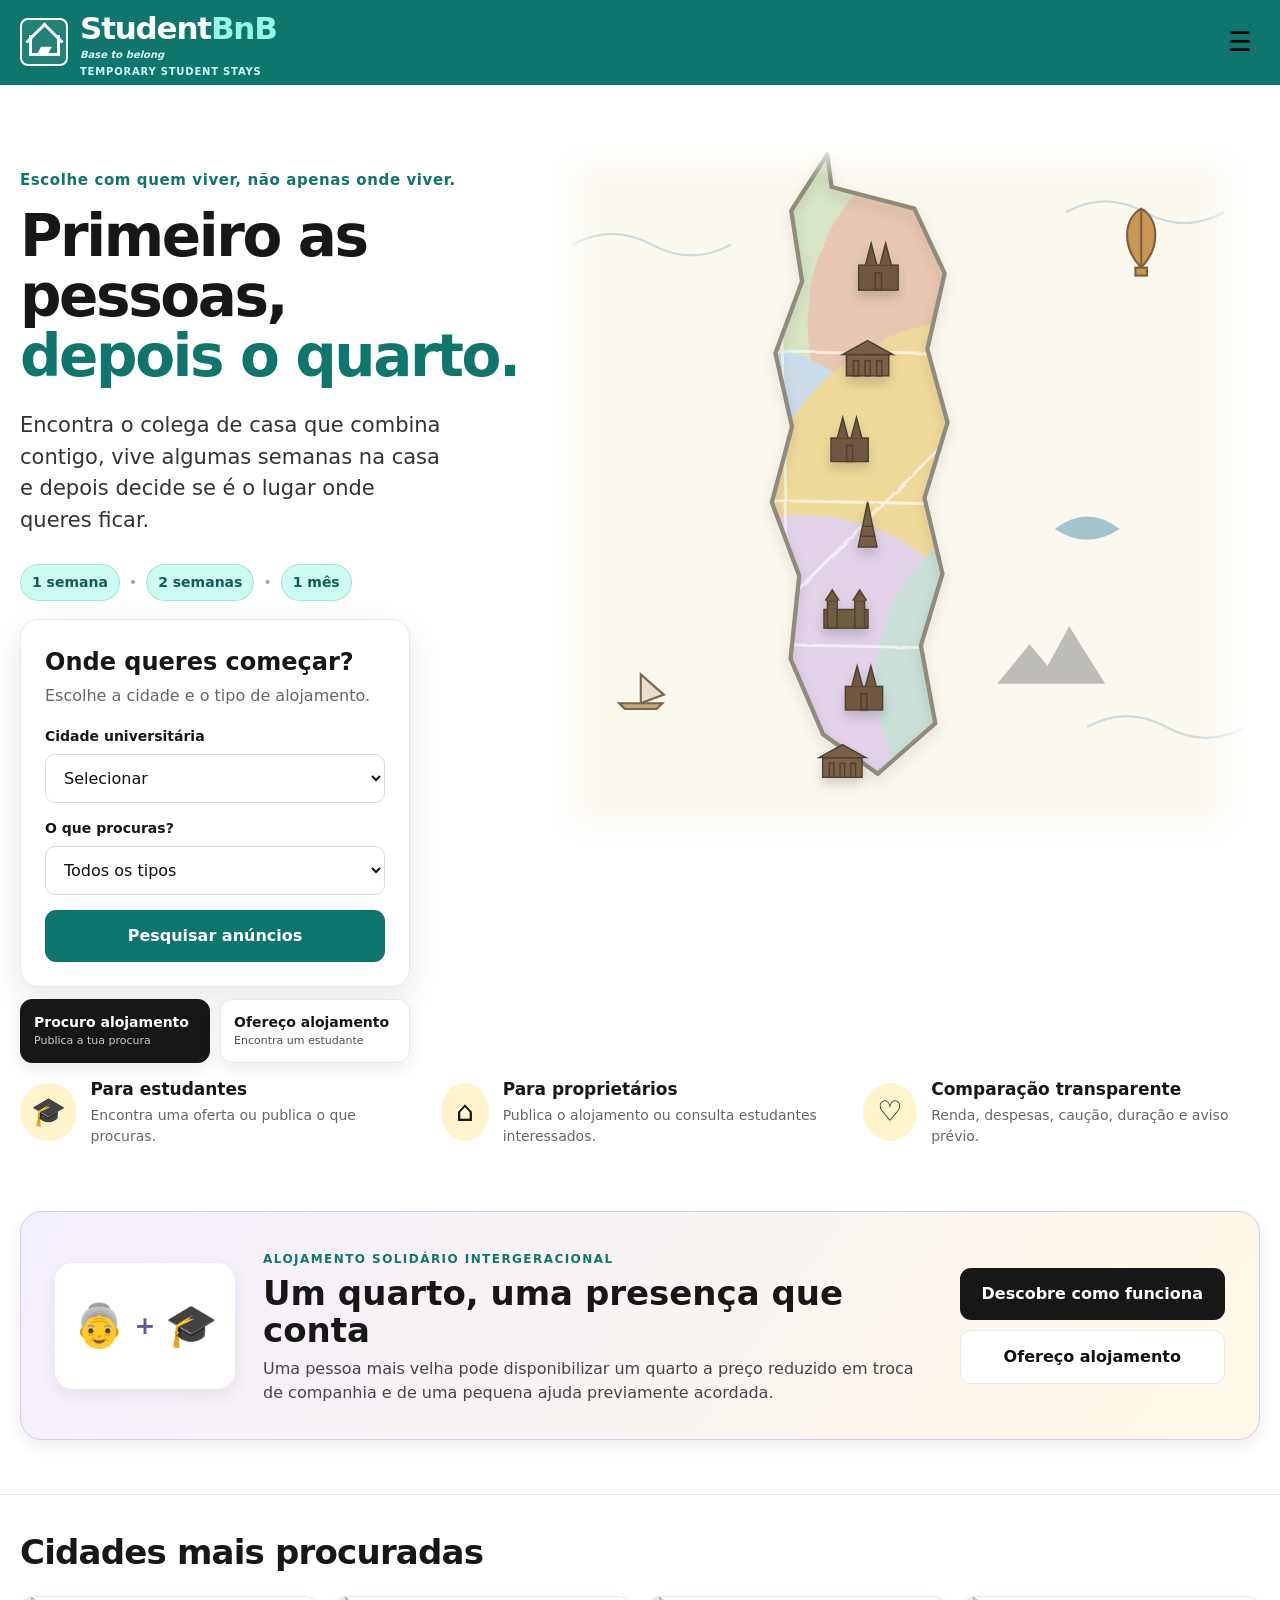
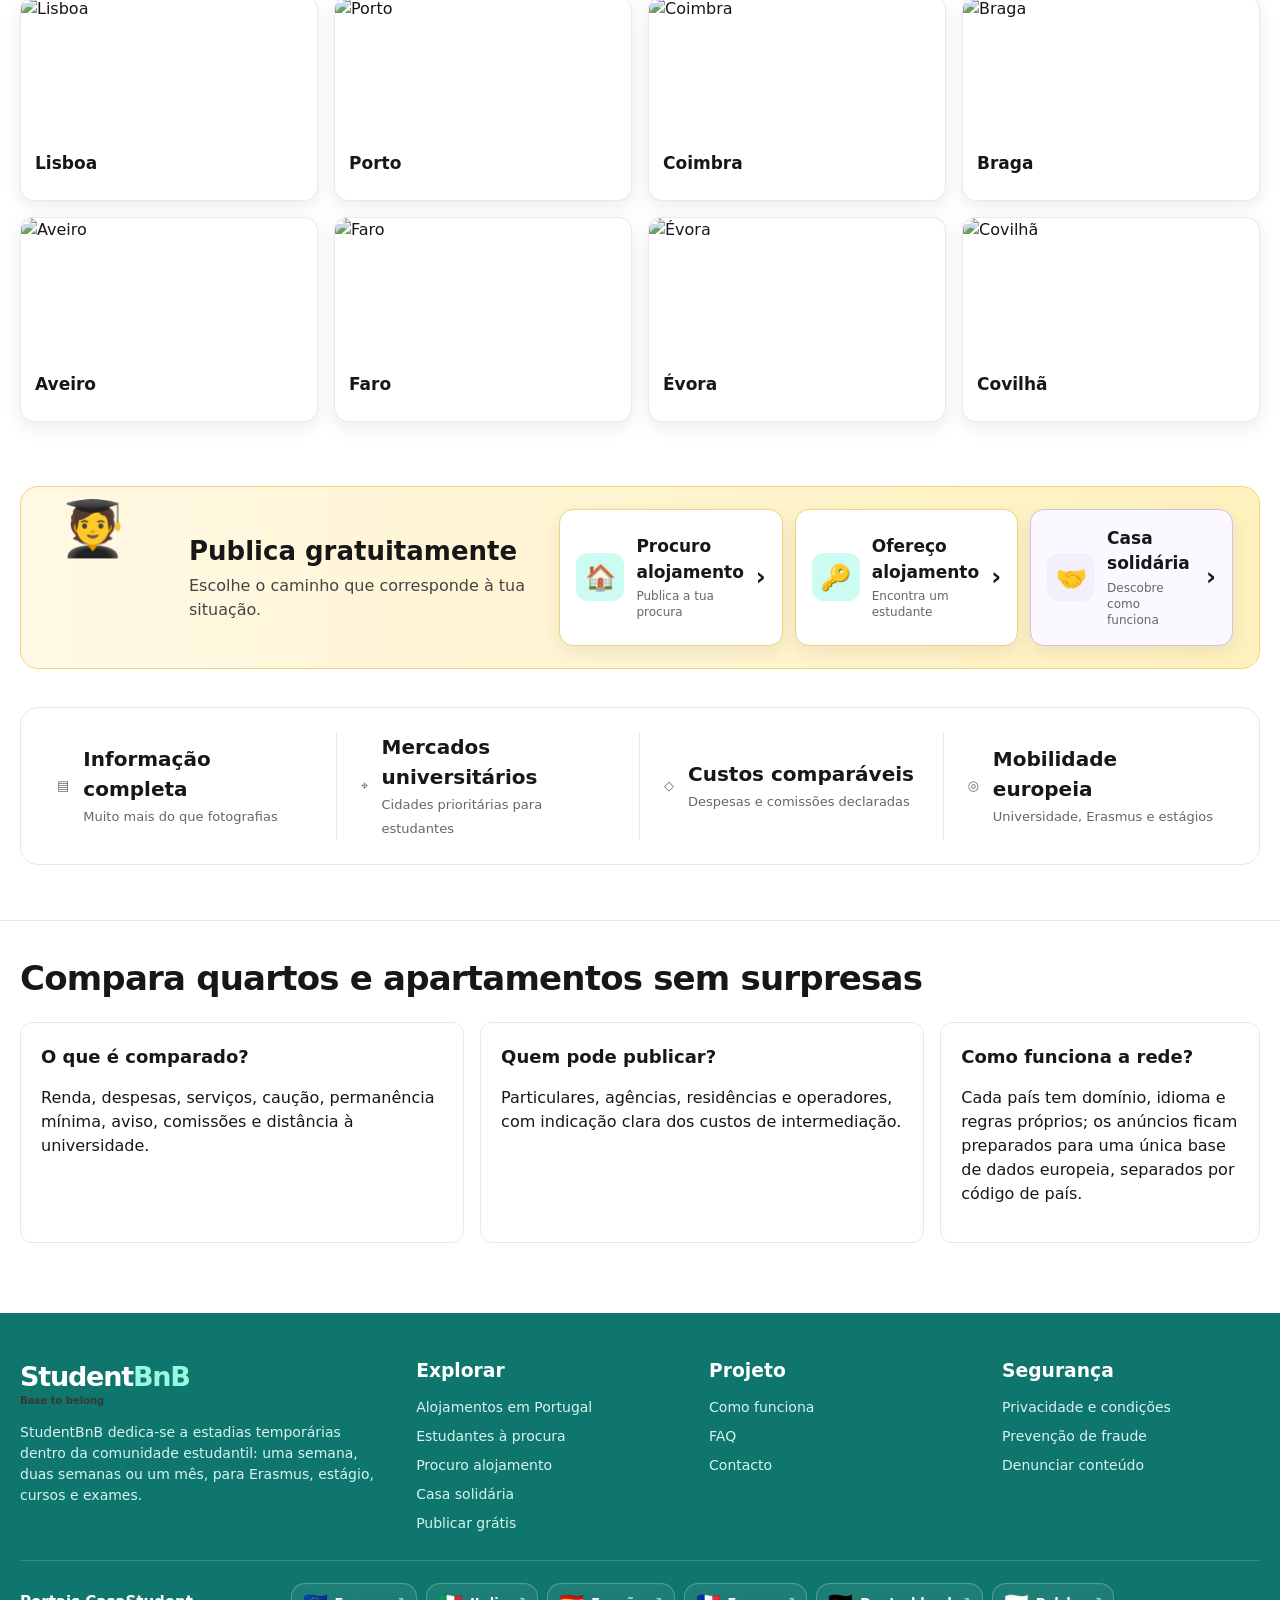
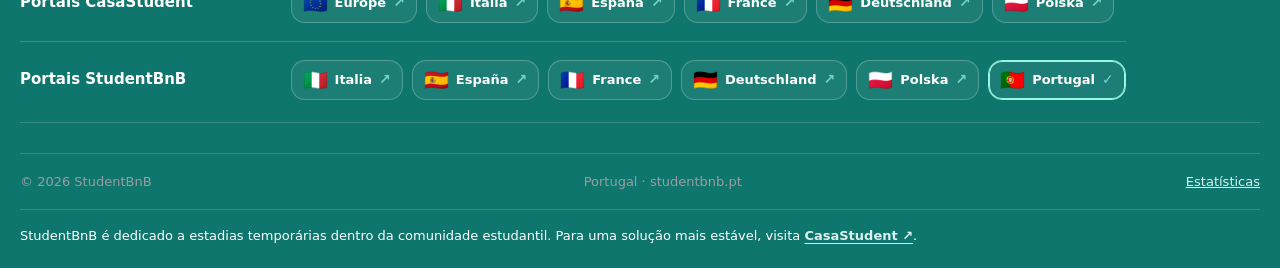
==== index.html @ 8ac9beaf "Sync country portal while preserving StudentBnB identity [skip ci]" ====
<!doctype html><html lang="pt"><head><meta charset="utf-8"><meta name="viewport" content="width=device-width,initial-scale=1"><meta name="theme-color" content="#0F766E"><link rel="stylesheet" href="assets/css/style.css"><link rel="stylesheet" href="assets/css/country.css"><title>Encontra o teu quarto na tua cidade universitária | StudentBnB</title><meta name="description" content="O ponto de encontro entre estudantes e proprietários. Simples, transparente e gratuito."><link rel="canonical" href="https://studentbnb.pt/index.html"><link rel="stylesheet" href="assets/css/studentbnb-brand.css?v=5"></head><body><header class="site-header"><div class="container header-inner">
<a class="brand" href="index.html" aria-label="StudentBnB home"><span class="brand-icon" aria-hidden="true"><span class="brand-cap">▰</span></span><span>Student<strong>BnB</strong><small>Encontra o teu quarto. Vive a tua cidade.</small></span></a>
<button class="menu-button" aria-label="Menu" aria-expanded="false">☰</button>
<nav class="main-nav" aria-label="Navegação principal"><a href="index.html#how">Como funciona</a><a href="estudantes.html">Estudantes à procura</a><a class="nav-social-link" href="casa-solidaria.html">Casa solidária</a><a href="index.html#faq">FAQ</a><a href="index.html#contact">Contacto</a><a class="nav-feature-link" href="procuro.html">Procuro alojamento</a><a class="header-cta" href="publicar.html">Publicar grátis</a><a class="account-link" href="#" data-login>♙ <span data-account-label>Entrar</span></a></nav>
</div></header><main><section class="home-hero"><div class="container hero-grid"><div class="hero-copy"><h1>Encontra o teu quarto na tua cidade universitária</h1><p>O ponto de encontro entre estudantes e proprietários. Simples, transparente e gratuito.</p><form class="search-card" id="home-search"><h2>Onde estudas?</h2><p>Escolhe a cidade e o tipo de alojamento.</p><div class="field"><label for="home-city">Cidade universitária</label><select id="home-city" name="city"></select></div><div class="field"><label for="home-type">O que procuras?</label><select id="home-type" name="type"><option value="">Todos os tipos</option><option value="Quarto individual">Quarto individual</option><option value="Lugar em quarto partilhado">Lugar em quarto partilhado</option><option value="Estúdio">Estúdio</option><option value="Apartamento T1">Apartamento T1</option><option value="Apartamento">Apartamento</option></select></div><button class="btn btn-yellow btn-block" type="submit">Pesquisar anúncios</button></form><div class="hero-market-actions"><a href="procuro.html"><strong>Procuro alojamento</strong><small>Publica a tua procura</small></a><a href="publicar.html"><strong>Ofereço alojamento</strong><small>Encontra um estudante</small></a></div></div>
<div class="map-stage country-market-map"><div class="market-map-top"><div><h2>Mercados universitários em Portugal</h2><p>Acesso rápido às cidades selecionadas para o primeiro lançamento.</p></div><span class="market-country-code">PT</span></div><div class="market-map-canvas"><div class="market-map-visual" style="--map-ratio:611.82129 / 1172.6089"><img class="market-map-image" src="assets/img/country-map.svg" alt="Mapa de Portugal com as principais cidades universitárias" draggable="false"><a class="map-city-marker label-right" style="--x:36.14%;--y:13.47%" href="cidade.html?city=braga" aria-label="Braga" title="Braga"><span>Braga</span></a><a class="map-city-marker label-left" style="--x:30.81%;--y:20.39%" href="cidade.html?city=porto" aria-label="Porto" title="Porto"><span>Porto</span></a><a class="map-city-marker label-left" style="--x:30.16%;--y:29.63%" href="cidade.html?city=aveiro" aria-label="Aveiro" title="Aveiro"><span>Aveiro</span></a><a class="map-city-marker label-right" style="--x:36.57%;--y:37.44%" href="cidade.html?city=coimbra" aria-label="Coimbra" title="Coimbra"><span>Coimbra</span></a><a class="map-city-marker label-right" style="--x:60.43%;--y:36.07%" href="cidade.html?city=covilha" aria-label="Covilhã" title="Covilhã"><span>Covilhã</span></a><a class="map-city-marker label-left" style="--x:17.39%;--y:63.89%" href="cidade.html?city=lisboa" aria-label="Lisboa" title="Lisboa"><span>Lisboa</span></a><a class="map-city-marker label-right" style="--x:49.64%;--y:66.58%" href="cidade.html?city=evora" aria-label="Évora" title="Évora"><span>Évora</span></a><a class="map-city-marker label-right" style="--x:49.20%;--y:94.30%" href="cidade.html?city=faro" aria-label="Faro" title="Faro"><span>Faro</span></a></div></div><div class="market-map-note"><strong>Preparado para uma base de dados europeia única</strong><span>countryCode = PT</span></div></div></div>
<div class="container value-strip" id="how"><div class="value-item"><span class="icon-circle">🎓</span><div><h3>Para estudantes</h3><p>Encontra uma oferta ou publica o que procuras.</p></div></div><div class="value-item"><span class="icon-circle">⌂</span><div><h3>Para proprietários</h3><p>Publica o alojamento ou consulta estudantes interessados.</p></div></div><div class="value-item"><span class="icon-circle">♡</span><div><h3>Comparação transparente</h3><p>Renda, despesas, caução, duração e aviso prévio.</p></div></div></div></section>
<section class="solidarity-home"><div class="container solidarity-home-grid"><div class="solidarity-visual" aria-hidden="true"><span>👵</span><b>+</b><span>🎓</span></div><div><span class="kicker">Alojamento solidário intergeracional</span><h2>Um quarto, uma presença que conta</h2><p>Uma pessoa mais velha pode disponibilizar um quarto a preço reduzido em troca de companhia e de uma pequena ajuda previamente acordada.</p></div><div class="solidarity-actions"><a class="btn btn-dark" href="casa-solidaria.html">Descobre como funciona</a><a class="btn btn-white" href="publicar.html?formula=intergenerational">Ofereço alojamento</a></div></div></section>
<section class="city-section"><div class="container"><h2 class="section-title">Cidades mais procuradas</h2><div class="city-grid"><a class="city-card" href="cidade.html?city=lisboa"><img src="assets/img/room-1.webp" alt=""><strong>Lisboa</strong></a><a class="city-card" href="cidade.html?city=porto"><img src="assets/img/room-2.webp" alt=""><strong>Porto</strong></a><a class="city-card" href="cidade.html?city=coimbra"><img src="assets/img/room-3.webp" alt=""><strong>Coimbra</strong></a><a class="city-card" href="cidade.html?city=braga"><img src="assets/img/room-4.webp" alt=""><strong>Braga</strong></a><a class="city-card" href="cidade.html?city=aveiro"><img src="assets/img/room-5.webp" alt=""><strong>Aveiro</strong></a><a class="city-card" href="cidade.html?city=faro"><img src="assets/img/room-6.webp" alt=""><strong>Faro</strong></a><a class="city-card" href="cidade.html?city=evora"><img src="assets/img/room-7.webp" alt=""><strong>Évora</strong></a><a class="city-card" href="cidade.html?city=covilha"><img src="assets/img/room-1.webp" alt=""><strong>Covilhã</strong></a></div></div></section>
<section class="container"><div class="publish-banner"><div class="student-illustration" aria-hidden="true" style="background:none;font-size:54px">🧑‍🎓</div><div><h3>Publica gratuitamente</h3><p>Escolhe o caminho que corresponde à tua situação.</p></div><div class="publish-choice-grid"><a class="publish-choice" href="procuro.html"><span class="choice-icon">🏠</span><span><strong>Procuro alojamento</strong><small>Publica a tua procura</small></span><b>›</b></a><a class="publish-choice" href="publicar.html"><span class="choice-icon">🔑</span><span><strong>Ofereço alojamento</strong><small>Encontra um estudante</small></span><b>›</b></a><a class="publish-choice solidarity-choice" href="casa-solidaria.html"><span class="choice-icon">🤝</span><span><strong>Casa solidária</strong><small>Descobre como funciona</small></span><b>›</b></a></div></div>
<div class="stats-strip"><div class="stat"><span class="stat-icon">▤</span><div><strong>Informação completa</strong><span>Muito mais do que fotografias</span></div></div><div class="stat"><span class="stat-icon">⌖</span><div><strong>Mercados universitários</strong><span>Cidades prioritárias para estudantes</span></div></div><div class="stat"><span class="stat-icon">◇</span><div><strong>Custos comparáveis</strong><span>Despesas e comissões declaradas</span></div></div><div class="stat"><span class="stat-icon">◎</span><div><strong>Mobilidade europeia</strong><span>Universidade, Erasmus e estágios</span></div></div></div></section>
<section class="city-section" id="faq"><div class="container"><h2 class="section-title">Compara quartos e apartamentos sem surpresas</h2><div class="detail-grid"><article class="info-card"><h2>O que é comparado?</h2><p>Renda, despesas, serviços, caução, permanência mínima, aviso, comissões e distância à universidade.</p></article><article class="info-card"><h2>Quem pode publicar?</h2><p>Particulares, agências, residências e operadores, com indicação clara dos custos de intermediação.</p></article><article class="info-card"><h2>Como funciona a rede?</h2><p>Cada país tem domínio, idioma e regras próprios; os anúncios ficam preparados para uma única base de dados europeia, separados por código de país.</p></article></div></div></section></main><footer class="site-footer" id="contact"><div class="container"><div class="footer-grid">
<div><a class="brand" href="index.html" style="font-size:27px"><span>Student<strong>BnB</strong></span></a><p>O ponto de encontro entre estudantes e proprietários. Simples, transparente e gratuito.</p></div>
<div><h3>Explorar</h3><div class="footer-links"><a href="cidade.html">Alojamentos em Portugal</a><a href="estudantes.html">Estudantes à procura</a><a href="procuro.html">Procuro alojamento</a><a href="casa-solidaria.html">Casa solidária</a><a href="publicar.html">Publicar grátis</a></div></div>
<div><h3>Projeto</h3><div class="footer-links"><a href="index.html#how">Como funciona</a><a href="index.html#faq">FAQ</a><a href="index.html#contact">Contacto</a></div></div>
<div><h3>Segurança</h3><div class="footer-links"><a href="privacidade.html">Privacidade e condições</a><a href="privacidade.html#security">Prevenção de fraude</a><a href="mailto:denuncias@studentbnb.pt">Denunciar conteúdo</a></div></div>
</div><div class="footer-international"><strong>StudentBnB na Europa</strong><div class="footer-country-links" data-network></div></div><div class="footer-bottom"><span>© 2026 StudentBnB</span><span>Portugal · studentbnb.pt</span></div></div></footer><div class="modal-backdrop" id="login-modal" role="dialog" aria-modal="true" aria-labelledby="login-title"><div class="modal"><button class="modal-close" data-close-modal aria-label="Fechar">×</button><h2 id="login-title">Entrar</h2><p>Consulta o teu email para concluir a verificação.</p><form id="login-form"><div class="field"><label for="login-email">Email</label><input id="login-email" name="email" type="email" required autocomplete="email" placeholder="name@email.com"></div><button class="btn btn-yellow btn-block" type="submit">Confirmar e continuar</button></form></div></div><div id="toast" class="toast" role="status" aria-live="polite"></div><script src="assets/js/config.js"></script><script src="assets/js/data.js"></script><script src="assets/js/api.js"></script><script src="assets/js/app.js"></script><script src="assets/js/studentbnb-brand.js?v=5"></script></body></html>
---- assets/css/style.css ----
:root{
  --yellow:#ffc400;
  --yellow-dark:#e9ad00;
  --yellow-soft:#fff7d8;
  --ink:#171717;
  --muted:#62676d;
  --line:#e6e8eb;
  --paper:#ffffff;
  --green:#159447;
  --green-soft:#eaf8ef;
  --orange:#e98200;
  --orange-soft:#fff2df;
  --blue:#168bd2;
  --violet:#6b55a1;
  --violet-soft:#f3effb;
  --shadow:0 12px 35px rgba(20,31,45,.10);
  --shadow-sm:0 6px 18px rgba(20,31,45,.08);
  --radius:18px;
  --max:1240px;
}
*{box-sizing:border-box}
html{scroll-behavior:smooth}
body{margin:0;font-family:Inter,ui-sans-serif,system-ui,-apple-system,BlinkMacSystemFont,"Segoe UI",sans-serif;color:var(--ink);background:#fff;line-height:1.5}
img{max-width:100%;display:block}
a{color:inherit;text-decoration:none}
button,input,select,textarea{font:inherit}
button{cursor:pointer}
.container{width:min(var(--max),calc(100% - 40px));margin-inline:auto}
.visually-hidden{position:absolute!important;width:1px;height:1px;padding:0;margin:-1px;overflow:hidden;clip:rect(0,0,0,0);white-space:nowrap;border:0}
.hidden{display:none!important}

/* Header */
.site-header{position:sticky;top:0;z-index:50;background:var(--yellow);border-bottom:1px solid rgba(0,0,0,.06)}
.header-inner{height:84px;display:flex;align-items:center;gap:28px}
.brand{display:flex;align-items:center;gap:12px;font-size:31px;font-weight:900;letter-spacing:-1.2px;white-space:nowrap}
.brand-icon{width:48px;height:48px;border:2.5px solid #111;border-radius:8px;display:grid;place-items:center;position:relative;background:rgba(255,255,255,.08)}
.brand-icon:before{content:"";width:25px;height:18px;border:3px solid #111;border-top:0;position:absolute;bottom:8px}
.brand-icon:after{content:"";position:absolute;width:24px;height:24px;border-left:3px solid #111;border-top:3px solid #111;transform:rotate(45deg);top:8px}
.brand-cap{position:absolute;z-index:2;font-size:19px;top:14px}
.brand strong{color:white;text-shadow:0 1px 0 rgba(0,0,0,.08)}
.brand small{display:block;font-size:10px;font-weight:600;letter-spacing:0;color:#373737;margin-top:-4px}
.main-nav{margin-left:auto;display:flex;align-items:center;gap:18px;font-size:15px;font-weight:650}
.main-nav a:hover{text-decoration:underline;text-underline-offset:5px}
.header-cta{background:#fff;padding:15px 22px;border-radius:10px;box-shadow:var(--shadow-sm);font-weight:800!important;text-decoration:none!important}
.publish-menu{position:relative}
.publish-menu>.header-cta{display:flex;align-items:center;gap:8px;white-space:nowrap}
.publish-menu>.header-cta:after{content:"▾";font-size:12px;transition:.18s transform}
.publish-menu.open>.header-cta:after{transform:rotate(180deg)}
.publish-choice-menu{position:absolute;right:0;top:calc(100% + 10px);z-index:80;width:340px;padding:8px;background:#fff;border:1px solid var(--line);border-radius:14px;box-shadow:0 18px 45px rgba(20,31,45,.18)}
.publish-choice-menu[hidden]{display:none}
.publish-choice-menu a{display:grid;grid-template-columns:42px 1fr auto;align-items:center;gap:11px;padding:13px;border-radius:10px;color:#171717;text-decoration:none!important}
.publish-choice-menu a:hover,.publish-choice-menu a:focus{background:var(--yellow-soft);text-decoration:none}
.publish-choice-menu .choice-icon{width:42px;height:42px;border-radius:10px;background:#fff0b8;display:grid;place-items:center;font-size:22px}
.publish-choice-menu strong{display:block;font-size:15px}
.publish-choice-menu small{display:block;color:var(--muted);font-weight:500;line-height:1.3;margin-top:2px}
.publish-choice-menu b{font-size:21px}
.account-link{display:flex;align-items:center;gap:8px}
.menu-button{display:none;border:0;background:transparent;font-size:27px;padding:8px}

/* Common */
.btn{border:0;border-radius:11px;padding:14px 22px;font-weight:800;display:inline-flex;align-items:center;justify-content:center;gap:9px;transition:.2s transform,.2s box-shadow,.2s background}
.btn:hover{transform:translateY(-1px);box-shadow:var(--shadow-sm)}
.btn-yellow{background:var(--yellow);color:#111}
.btn-dark{background:#171717;color:#fff}
.btn-white{background:#fff;color:#111;border:1px solid var(--line)}
.btn-green{background:#13a34a;color:#fff}
.btn-blue{background:#168bd2;color:#fff}
.btn-block{width:100%}
.section-title{font-size:34px;line-height:1.15;margin:0 0 24px;letter-spacing:-.8px}
.kicker{text-transform:uppercase;letter-spacing:.12em;font-weight:850;color:#997100;font-size:12px}
.card{border:1px solid var(--line);background:#fff;border-radius:var(--radius);box-shadow:var(--shadow-sm)}
.pill{display:inline-flex;align-items:center;gap:6px;background:#eef3f7;color:#4b5967;padding:5px 10px;border-radius:999px;font-size:12px;font-weight:700}
.notice{border-radius:12px;padding:14px 16px;background:var(--yellow-soft);border:1px solid #f4dd82}
.icon-circle{width:58px;height:58px;border-radius:50%;display:grid;place-items:center;background:#fff4cc;font-size:28px}
.breadcrumb{background:var(--yellow);border-top:1px solid rgba(0,0,0,.05);font-size:14px}
.breadcrumb .container{height:44px;display:flex;align-items:center;gap:9px}
.breadcrumb a{font-weight:650}

/* Homepage */
.home-hero{padding:48px 0 20px;overflow:hidden}
.hero-grid{display:grid;grid-template-columns:minmax(360px,.82fr) minmax(560px,1.18fr);align-items:start;gap:20px}
.hero-copy{padding-top:28px;position:relative;z-index:2}
.hero-copy h1{font-size:58px;line-height:1.04;letter-spacing:-2.4px;margin:0 0 24px;max-width:540px}
.hero-copy h1 span{color:var(--yellow-dark)}
.hero-copy>p{font-size:21px;max-width:430px;margin:0 0 28px;color:#333}
.search-card{width:min(390px,100%);padding:24px;border-radius:18px;background:#fff;border:1px solid var(--line);box-shadow:var(--shadow)}
.search-card h2{font-size:24px;margin:0 0 4px}
.search-card p{margin:0 0 18px;color:var(--muted)}
.field{display:grid;gap:7px;margin-bottom:15px}
.field label,.field-label{font-weight:750;font-size:14px}
.field input,.field select,.field textarea,.select-control{width:100%;border:1px solid #d7dade;border-radius:10px;padding:13px 14px;background:#fff;color:#111;outline:none}
.field input:focus,.field select:focus,.field textarea:focus{border-color:#e6b400;box-shadow:0 0 0 4px rgba(255,196,0,.16)}
.explore-map{display:flex;align-items:center;gap:12px;margin-top:24px;color:#424242}
.hero-market-actions{width:min(390px,100%);display:grid;grid-template-columns:1fr 1fr;gap:10px;margin-top:12px}
.hero-market-actions a{padding:12px 13px;border-radius:12px;border:1px solid var(--line);background:#fff;box-shadow:var(--shadow-sm)}
.hero-market-actions a:first-child{background:#171717;color:#fff;border-color:#171717}
.hero-market-actions strong,.hero-market-actions small{display:block}
.hero-market-actions strong{font-size:14px}
.hero-market-actions small{font-size:11px;color:inherit;opacity:.76}
.explore-arrow{font-size:39px;transform:rotate(-15deg)}
.map-stage{position:relative;aspect-ratio:689/845;min-height:0;margin-top:-8px}
.map-stage img{width:100%;height:100%;object-fit:contain;object-position:center top;filter:drop-shadow(0 12px 16px rgba(45,65,85,.07))}
.map-hotspot{position:absolute;border:0;background:rgba(255,196,0,.001);border-radius:18px;z-index:2}
.map-hotspot:hover,.map-hotspot:focus{outline:4px solid rgba(255,196,0,.35);background:rgba(255,196,0,.10)}
.hot-milano{left:9%;top:6%;width:25%;height:14%}
.hot-torino{left:0;top:18%;width:23%;height:15%}
.hot-trento{left:37%;top:5%;width:20%;height:12%}
.hot-padova{left:52%;top:16%;width:23%;height:14%}
.hot-trieste{left:69%;top:18%;width:20%;height:14%}
.hot-bologna{left:43%;top:28%;width:22%;height:13%}
.hot-pisa{left:16%;top:39%;width:19%;height:14%}
.hot-firenze{left:40%;top:41%;width:21%;height:13%}
.hot-ancona{left:65%;top:41%;width:21%;height:13%}
.hot-roma{left:41%;top:57%;width:22%;height:13%}
.hot-bari{left:80%;top:58%;width:20%;height:13%}
.hot-napoli{left:63%;top:72%;width:21%;height:13%}
.hot-cagliari{left:8%;top:73%;width:22%;height:13%}
.hot-palermo{left:48%;top:88%;width:23%;height:12%}
.value-strip{display:grid;grid-template-columns:repeat(3,1fr);gap:24px;margin-top:14px;position:relative;z-index:3;padding-bottom:44px}
.value-item{display:flex;gap:14px;align-items:center}
.value-item h3{font-size:17px;margin:0 0 3px}
.value-item p{font-size:14px;margin:0;color:var(--muted)}
.city-section{border-top:1px solid var(--line);padding:38px 0 54px}
.city-grid{display:grid;grid-template-columns:repeat(8,1fr);gap:14px}
.city-card{position:relative;border-radius:16px;overflow:hidden;aspect-ratio:.68;box-shadow:var(--shadow-sm);transition:.2s transform}
.city-card:hover{transform:translateY(-4px)}
.city-card img{width:100%;height:100%;object-fit:cover}
.city-card:after{display:none}
.city-card strong{position:absolute;width:1px;height:1px;overflow:hidden;clip:rect(0 0 0 0);white-space:nowrap}
.publish-banner{margin:10px 0 38px;background:linear-gradient(90deg,#fff8e4,#fff1bd);border:1px solid #f0d47c;border-radius:18px;display:grid;grid-template-columns:120px minmax(220px,.75fr) minmax(480px,1.45fr);align-items:center;gap:22px;padding:22px 26px;min-height:170px}
.student-illustration{width:96px;height:96px;justify-self:center;background:url("../img/student-publish.svg") center/contain no-repeat;font-size:0;line-height:0}
.publish-banner h3{font-size:26px;margin:0 0 3px}
.publish-banner p{margin:0;color:#444}
.publish-choice-grid{display:grid;grid-template-columns:repeat(3,1fr);gap:12px}
.publish-choice{min-height:104px;display:grid;grid-template-columns:48px 1fr auto;align-items:center;gap:12px;padding:16px;background:#fff;border:1px solid #ecd57c;border-radius:14px;box-shadow:var(--shadow-sm);transition:.18s transform,.18s border-color,.18s box-shadow}
.publish-choice:hover,.publish-choice:focus{transform:translateY(-2px);border-color:#d5ad00;box-shadow:var(--shadow)}
.publish-choice .choice-icon{width:48px;height:48px;display:grid;place-items:center;border-radius:12px;background:var(--yellow-soft);font-size:25px}
.publish-choice strong{display:block;font-size:17px}
.publish-choice small{display:block;color:var(--muted);font-size:12px;line-height:1.35;margin-top:3px}
.publish-choice b{font-size:24px}
.publish-choice.solidarity-choice{border-color:#cfc0e9;background:#fbf9ff}
.publish-choice.solidarity-choice .choice-icon{background:var(--violet-soft)}
.solidarity-home{padding:0 0 54px}
.solidarity-home-grid{display:grid;grid-template-columns:180px minmax(0,1fr) auto;align-items:center;gap:28px;padding:34px;border-radius:22px;background:linear-gradient(125deg,#f4effd,#fff9e8);border:1px solid #d9ccec;box-shadow:var(--shadow-sm)}
.solidarity-visual{height:126px;border-radius:18px;background:#fff;display:flex;align-items:center;justify-content:center;gap:10px;font-size:42px;box-shadow:var(--shadow-sm)}
.solidarity-visual b{font-size:25px;color:var(--violet)}
.solidarity-home h2{font-size:34px;margin:5px 0 8px;line-height:1.08}
.solidarity-home p{max-width:700px;margin:0;color:#45434a}
.solidarity-points{display:flex;gap:14px;flex-wrap:wrap;margin-top:14px;font-size:13px;font-weight:800;color:#554171}
.solidarity-actions{display:grid;gap:10px;min-width:220px}
.solidarity-page-hero{padding:64px 0;background:linear-gradient(120deg,#f2ecfb,#fff8df);border-bottom:1px solid #d9ccec}
.solidarity-page-grid{display:grid;grid-template-columns:minmax(0,1fr) 380px;gap:50px;align-items:center}
.solidarity-page-hero h1{font-size:54px;line-height:1.02;margin:8px 0 18px;letter-spacing:-1.8px}
.solidarity-page-hero p{font-size:19px;color:#45434a;max-width:720px}
.solidarity-page-actions{display:flex;gap:11px;flex-wrap:wrap;margin-top:24px}
.solidarity-card-visual{background:#fff;border:1px solid #d9ccec;border-radius:24px;padding:30px;box-shadow:var(--shadow);text-align:center}
.solidarity-card-visual .solidarity-visual{margin-bottom:18px}
.solidarity-card-visual strong{font-size:22px;display:block}
.solidarity-card-visual p{font-size:14px;margin:8px 0 0}
.solidarity-content{padding:52px 0}
.solidarity-steps{display:grid;grid-template-columns:repeat(4,1fr);gap:16px;margin-top:24px}
.solidarity-step{padding:22px;border:1px solid var(--line);border-radius:16px;background:#fff}
.solidarity-step b{width:38px;height:38px;border-radius:50%;display:grid;place-items:center;background:var(--violet-soft);color:var(--violet);margin-bottom:13px}
.solidarity-step h3{margin:0 0 6px}
.solidarity-step p{margin:0;color:var(--muted);font-size:14px}
.solidarity-safety{margin-top:34px;display:grid;grid-template-columns:1fr 1fr;gap:18px}
.solidarity-safety .info-card:first-child{background:var(--green-soft);border-color:#b9dfc7}
.solidarity-safety .info-card:last-child{background:#fff4f0;border-color:#efc8bb}
.solidarity-example-list{display:grid;grid-template-columns:repeat(2,1fr);gap:10px;margin-top:15px}
.solidarity-example-list span{padding:12px;border-radius:10px;background:#fff;border:1px solid rgba(0,0,0,.08);font-size:13px;font-weight:700}
.stats-strip{display:grid;grid-template-columns:repeat(4,1fr);border:1px solid var(--line);border-radius:18px;padding:24px 12px;margin-bottom:55px}
.stat{display:flex;align-items:center;gap:14px;padding:0 24px;border-right:1px solid var(--line)}
.stat:last-child{border-right:0}
.stat-icon{font-size:30px}
.stat strong{display:block;font-size:20px}
.stat span{color:var(--muted);font-size:13px}

/* City page */
.city-hero{position:relative;min-height:330px;background:#f9efc8;overflow:hidden}
.city-hero-bg{position:absolute;inset:0 0 0 38%;background-size:cover;background-position:center}
.city-hero-bg:before{content:"";position:absolute;inset:0;background:linear-gradient(90deg,#fff3c4 0%,rgba(255,243,196,.9) 10%,rgba(255,243,196,0) 56%)}
.city-hero .container{position:relative;z-index:2;padding-top:48px;padding-bottom:48px}
.city-hero h1{font-size:52px;margin:0 0 4px}
.city-hero h2{font-size:21px;margin:0 0 12px}
.city-hero p{max-width:390px;font-size:17px}
.filters{position:sticky;top:84px;z-index:20;background:#fff;border-bottom:1px solid var(--line);box-shadow:0 7px 18px rgba(20,31,45,.05)}
.filter-grid{display:grid;grid-template-columns:1.2fr 1.2fr 1fr 1fr 1fr 1.1fr;gap:12px;padding:20px 0}
.filter-grid label{font-size:12px;font-weight:800;display:grid;gap:6px}
.filter-grid select,.filter-grid input{border:1px solid var(--line);padding:11px;border-radius:8px;background:#fff;min-width:0}
.city-filter-grid{grid-template-columns:1.15fr 1.1fr .85fr .85fr 1fr 1fr 1fr}
.results-bar{display:flex;align-items:center;justify-content:space-between;margin:30px 0 16px;color:var(--muted)}
.listings{display:grid;gap:12px;padding-bottom:30px}
.listing-card{border:1px solid var(--line);display:grid;grid-template-columns:250px 1fr 190px 46px;border-radius:12px;overflow:hidden;background:#fff;min-height:154px;transition:.18s box-shadow,.18s transform}
.listing-card:hover{box-shadow:var(--shadow);transform:translateY(-1px)}
.listing-image{width:100%;height:100%;min-height:154px;object-fit:cover}
.listing-main{padding:18px 22px}
.listing-title-row{display:flex;align-items:center;gap:10px;flex-wrap:wrap}
.listing-main h3{margin:0;font-size:24px}
.listing-meta{display:flex;gap:24px;margin:12px 0 8px;flex-wrap:wrap}
.listing-submeta{display:flex;gap:22px;color:#3f464d;font-size:14px;flex-wrap:wrap}
.listing-price{display:flex;flex-direction:column;align-items:flex-end;justify-content:center;padding:18px}
.price{font-size:30px;font-weight:900;color:var(--green);white-space:nowrap}
.price small{font-size:13px;color:#222}
.price.expenses-out{color:var(--orange)}
.expenses-badge{font-size:12px;font-weight:800;border-radius:8px;padding:7px 9px;margin-top:8px}
.included{background:var(--green-soft);color:var(--green)}
.excluded{background:var(--orange-soft);color:var(--orange)}
.listing-actions{display:grid;place-items:center;border-left:1px solid var(--line)}
.favorite-button{border:0;background:transparent;font-size:27px;color:#5d6267}
.favorite-button.active{color:#df4756}
.empty-state{text-align:center;padding:60px 20px;border:1px dashed #ccd1d6;border-radius:16px;color:var(--muted)}
.empty-actions{display:flex;justify-content:center;gap:10px;flex-wrap:wrap;margin-top:20px}
.pagination{display:flex;align-items:center;justify-content:center;gap:8px;margin:12px 0 34px}
.page-btn{width:39px;height:39px;border:0;border-radius:7px;background:#fff}
.page-btn.active{background:var(--yellow);font-weight:900}
.tip-strip{display:flex;align-items:center;gap:14px;background:var(--yellow-soft);border:1px solid #f1d87f;border-radius:12px;padding:14px 18px;margin-bottom:45px;position:relative;overflow:hidden}
.tip-strip:after{content:"";background:url("../img/skyline.svg") right bottom/430px auto no-repeat;position:absolute;inset:0;pointer-events:none}

/* Detail */
.detail-page{padding:28px 0 52px}
.detail-title-row{display:grid;grid-template-columns:1fr auto auto;gap:18px;align-items:start;margin-bottom:18px}
.detail-title-row h1{font-size:36px;margin:0 0 10px}
.top-meta{display:flex;gap:22px;flex-wrap:wrap;color:#454b50}
.detail-price{text-align:right}
.detail-price .price{font-size:36px}
.gallery-contact{display:grid;grid-template-columns:minmax(0,1fr) 350px;gap:22px}
.gallery{display:grid;grid-template-columns:minmax(0,1fr) 190px;gap:10px;height:500px}
.main-photo{width:100%;height:500px;object-fit:cover;border-radius:13px}
.thumbs{display:grid;grid-template-rows:repeat(3,1fr);gap:10px}
.thumb{border:0;padding:0;background:none;border-radius:10px;overflow:hidden;position:relative}
.thumb img{width:100%;height:100%;object-fit:cover}
.contact-card{padding:20px;border:1px solid var(--line);border-radius:13px;align-self:stretch}
.contact-card h2{margin:0 0 6px;font-size:20px}
.contact-card p{font-size:14px;margin:0 0 14px}
.contact-stack{display:grid;gap:10px}
.safety-box{margin-top:16px;background:var(--green-soft);border-left:4px solid var(--green);padding:14px;border-radius:8px;font-size:13px}
.distance-strip{display:grid;grid-template-columns:repeat(5,1fr);border:1px solid var(--line);border-radius:12px;margin:20px 0;overflow:hidden}
.distance-item{padding:17px;display:flex;align-items:center;gap:10px;border-right:1px solid var(--line)}
.distance-item:last-child{border-right:0}
.distance-item span{font-size:13px}
.distance-item strong{display:block;font-size:15px}
.detail-grid{display:grid;grid-template-columns:1fr 1fr .72fr;gap:16px;margin-bottom:16px}
.info-card{padding:20px;border:1px solid var(--line);border-radius:12px}
.info-card h2{font-size:18px;margin:0 0 14px}
.definition-list{display:grid;grid-template-columns:1fr 1fr;gap:7px 18px;font-size:14px}
.definition-list dt{color:#555}
.definition-list dd{margin:0;font-weight:650}
.check-list,.bullet-list{margin:0;padding:0;list-style:none;display:grid;gap:9px}
.form-section .bullet-list{margin-bottom:20px}
.check-list li:before{content:"✓";color:var(--green);font-weight:900;margin-right:9px}
.bullet-list li:before{content:"•";color:var(--yellow-dark);font-weight:900;margin-right:9px}
.cost-card{background:#fff9e8}
.cost-card .price{margin:8px 0}
.description-grid{display:grid;grid-template-columns:1.35fr .65fr;gap:16px;margin-bottom:16px}
.description-columns{display:grid;grid-template-columns:1fr 1fr;gap:28px;margin-top:18px}
.map-card img{border-radius:10px;margin-bottom:12px}
.detail-footer-grid{display:grid;grid-template-columns:repeat(3,1fr);gap:16px}

/* Publish */
.form-shell{padding:38px 0 60px;background:#fafbfc}
.form-heading{text-align:center;max-width:780px;margin:0 auto 30px}
.form-heading h1{font-size:42px;margin:0 0 10px}
.form-heading p{color:var(--muted);font-size:18px}
.progress{display:grid;grid-template-columns:repeat(4,1fr);max-width:880px;margin:0 auto 30px}
.progress-step{text-align:center;position:relative;font-size:13px;font-weight:750;color:#777}
.progress-step:before{content:attr(data-step);width:34px;height:34px;border-radius:50%;display:grid;place-items:center;margin:0 auto 7px;background:#e7e9ec;color:#555;position:relative;z-index:2}
.progress-step:not(:last-child):after{content:"";position:absolute;height:3px;background:#e7e9ec;top:16px;left:50%;right:-50%}
.progress-step.active{color:#111}
.progress-step.active:before{background:var(--yellow);color:#111}
.publish-form{max-width:980px;margin:auto}
.form-section{padding:28px;margin-bottom:18px}
.form-section h2{font-size:23px;margin:0 0 7px}
.form-section>p{margin:0 0 22px;color:var(--muted)}
.form-grid{display:grid;grid-template-columns:repeat(2,1fr);gap:16px}
.form-grid.three{grid-template-columns:repeat(3,1fr)}
.full{grid-column:1/-1}
.checkbox-grid{display:grid;grid-template-columns:repeat(3,1fr);gap:10px}
.check-option{display:flex;align-items:center;gap:9px;border:1px solid var(--line);border-radius:9px;padding:12px}
.form-actions{display:flex;justify-content:space-between;gap:16px;margin-top:24px}
.preview-box{display:none;margin-top:22px}
.preview-box.active{display:block}
.success-message{display:none;background:var(--green-soft);border:1px solid #a8dfbd;border-radius:14px;padding:22px;margin-top:18px}
.success-message.active{display:block}
.wizard-ready .form-section[hidden]{display:none}
.wizard-controls{display:flex;justify-content:space-between;gap:12px;margin-top:24px;padding-top:20px;border-top:1px solid var(--line)}
.progress-step.completed:before{content:"✓";background:var(--green);color:#fff}
.progress-step.completed:not(:last-child):after{background:var(--green)}
.intergenerational-fields{background:var(--violet-soft);border:1px solid #d8cceb;border-radius:14px;padding:20px;margin-top:20px}
.intergenerational-fields h3{margin:0 0 6px}
.intergenerational-fields>p{margin:0 0 16px;color:#554c62}
.micro-note{font-size:12px;color:var(--muted)}

/* Student requests and shared-living profiles */
.nav-feature-link{font-weight:800;color:#4b3900}
.nav-social-link{font-weight:800;color:#4c337a}
.results-actions{display:flex;align-items:center;gap:10px;flex-wrap:wrap}
.progress.five{grid-template-columns:repeat(5,1fr);max-width:980px}
.progress.three{grid-template-columns:repeat(3,1fr);max-width:760px}
.profile-help{font-size:13px;color:var(--muted);margin-top:-7px}
.profile-chips{display:flex;flex-wrap:wrap;gap:8px;margin-top:12px}
.profile-chip{display:inline-flex;align-items:center;gap:6px;border-radius:999px;padding:7px 11px;background:#f4f6f8;color:#414952;font-size:12px;font-weight:750}
.profile-chip.yellow{background:var(--yellow-soft);color:#715400}
.profile-chip.green{background:var(--green-soft);color:#11753a}
.household-panel{grid-column:1/-1;background:linear-gradient(135deg,#fffdf7,#fff7d8);border-color:#f0d47c}
.household-panel>p{color:#454b50;margin:0 0 16px}
.household-grid{display:grid;grid-template-columns:repeat(4,1fr);gap:10px}
.household-stat{background:#fff;border:1px solid #eadfb8;border-radius:10px;padding:14px}
.household-stat span{display:block;color:var(--muted);font-size:12px;margin-bottom:4px}
.household-stat strong{font-size:14px}
.household-story{margin-top:16px;padding-top:16px;border-top:1px solid #eadfb8}
.request-hero{padding:44px 0;background:linear-gradient(100deg,#fff7d8,#fff 62%);border-bottom:1px solid var(--line)}
.request-hero-grid{display:grid;grid-template-columns:1fr auto;gap:30px;align-items:center}
.request-hero h1{font-size:42px;line-height:1.08;margin:0 0 10px}
.request-hero p{max-width:720px;color:var(--muted);font-size:18px;margin:0}
.request-list{display:grid;grid-template-columns:repeat(2,1fr);gap:16px;margin-bottom:36px}
.request-card{border:1px solid var(--line);border-radius:14px;background:#fff;padding:22px;box-shadow:var(--shadow-sm);display:grid;grid-template-columns:74px 1fr;gap:18px}
.student-avatar{width:74px;height:74px;border-radius:50%;background:var(--yellow);display:grid;place-items:center;font-size:24px;font-weight:900;overflow:hidden;border:3px solid #fff;box-shadow:0 0 0 1px #e7d48d}
.student-avatar img{width:100%;height:100%;object-fit:cover}
.request-card-head{display:flex;align-items:flex-start;justify-content:space-between;gap:12px}
.request-card h2{font-size:21px;margin:0 0 4px}
.request-card .request-subtitle{color:var(--muted);font-size:13px}
.request-budget{font-size:20px;font-weight:900;color:var(--green);white-space:nowrap}
.request-budget small{font-size:11px;color:#555}
.request-summary{margin:14px 0 0;color:#42484e;font-size:14px}
.request-facts{display:grid;grid-template-columns:repeat(2,1fr);gap:8px 16px;margin-top:14px;padding-top:14px;border-top:1px solid var(--line);font-size:13px}
.request-facts span{color:var(--muted);display:block;font-size:11px}
.request-facts strong{display:block}
.request-card-actions{grid-column:1/-1;display:flex;gap:9px;flex-wrap:wrap;padding-top:2px}
.request-card-actions .btn{padding:10px 14px;font-size:13px}
.verification-badge{display:inline-flex;align-items:center;gap:5px;color:#11753a;font-size:12px;font-weight:800}
.student-filter-grid{grid-template-columns:1.15fr 1.15fr 1fr 1fr 1fr}
.filter-actions{display:flex;justify-content:flex-end;gap:10px;align-items:center;padding-bottom:16px}
.advanced-filters{grid-column:1/-1;border-top:1px solid var(--line);padding-top:12px}
.advanced-filters summary{cursor:pointer;font-weight:850;color:#4b3900;list-style:none}
.advanced-filters summary::-webkit-details-marker{display:none}
.advanced-filters summary:after{content:" +"}
.advanced-filters[open] summary:after{content:" −"}
.advanced-filter-grid{display:grid;grid-template-columns:repeat(4,1fr);gap:12px;margin-top:12px}
.request-card.intergenerational{border-color:#cbb9e6;background:linear-gradient(135deg,#fff,#fbf8ff)}
.solidarity-badge{display:inline-flex;align-items:center;gap:6px;padding:6px 10px;border-radius:999px;background:var(--violet-soft);color:#563c86;font-size:12px;font-weight:850;margin-top:8px}
.photo-profile-preview{width:86px;height:86px;border-radius:50%;border:2px dashed #d7dade;display:none;object-fit:cover;margin-top:8px}
.photo-profile-preview.active{display:block}
.privacy-toggle{display:flex;align-items:flex-start;gap:10px;font-size:13px;color:#454b50}
.privacy-toggle input{width:auto;margin-top:3px}

/* Modal and toast */
.modal-backdrop{position:fixed;inset:0;background:rgba(0,0,0,.42);display:none;align-items:center;justify-content:center;z-index:100;padding:20px}
.modal-backdrop.active{display:flex}
.modal{background:#fff;width:min(460px,100%);padding:28px;border-radius:18px;box-shadow:var(--shadow)}
.modal h2{margin:0 0 6px}
.modal-close{float:right;border:0;background:transparent;font-size:24px}
.toast{position:fixed;right:20px;bottom:20px;background:#171717;color:#fff;padding:14px 18px;border-radius:10px;box-shadow:var(--shadow);z-index:200;transform:translateY(120px);opacity:0;transition:.25s}
.toast.show{transform:translateY(0);opacity:1}

/* Footer */
.site-footer{background:#171717;color:#fff;padding:44px 0 22px}
.footer-grid{display:grid;grid-template-columns:1.4fr repeat(3,1fr);gap:35px}
.footer-grid h3{margin:0 0 12px}
.footer-grid p,.footer-grid a{color:#c8cbd0;font-size:14px}
.footer-links{display:grid;gap:8px}
.footer-international{border-top:1px solid #36393d;margin-top:30px;padding-top:20px;display:flex;align-items:center;justify-content:space-between;gap:18px}
.footer-international strong{font-size:15px}
.footer-country-links{display:flex;gap:10px;flex-wrap:wrap}
.footer-country-links a{color:#fff;border:1px solid #51545a;border-radius:999px;padding:7px 12px;font-size:13px;transition:.18s background,.18s border-color}
.country-flag{display:inline-block;width:24px;height:16px;margin-right:7px;vertical-align:-3px;border:1px solid rgba(255,255,255,.5);border-radius:3px;box-shadow:0 1px 2px rgba(0,0,0,.3);object-fit:cover}
.footer-country-links a[aria-disabled="true"]{opacity:.62}
.footer-country-links a:hover,.footer-country-links a:focus{background:#ffc400;border-color:#ffc400;color:#171717}
.footer-bottom{border-top:1px solid #36393d;margin-top:30px;padding-top:18px;color:#989da3;font-size:13px;display:flex;justify-content:space-between}

/* Header responsive: the full navigation no longer fits comfortably on tablet/small laptop widths. */
@media(max-width:1280px){
  .menu-button{display:block;margin-left:auto}
  .main-nav{position:absolute;display:none;top:84px;left:0;right:0;background:#fff;padding:18px 22px;box-shadow:var(--shadow);flex-direction:column;align-items:stretch;gap:8px}
  .main-nav.open{display:flex}
  .main-nav a{padding:10px}
  .publish-menu{width:100%}
  .publish-menu>.header-cta{justify-content:center}
  .publish-choice-menu{position:static;width:100%;margin-top:8px;box-shadow:none}
}

/* Responsive */
@media(max-width:1050px){
  .hero-grid{grid-template-columns:1fr 1.15fr}
  .hero-copy h1{font-size:49px}
  .map-stage,.map-stage img{height:720px;min-height:720px}
  .city-grid{grid-template-columns:repeat(4,1fr)}
  .publish-banner{grid-template-columns:90px 1fr}
  .publish-choice-grid{grid-column:1/-1}
  .solidarity-home-grid{grid-template-columns:140px 1fr}
  .solidarity-actions{grid-column:1/-1;grid-template-columns:1fr 1fr}
  .solidarity-page-grid{grid-template-columns:1fr 300px}
  .solidarity-steps{grid-template-columns:repeat(2,1fr)}
  .listing-card{grid-template-columns:210px 1fr 170px 42px}
  .gallery-contact{grid-template-columns:1fr 310px}
  .gallery{grid-template-columns:1fr 145px}
}
@media(max-width:820px){
  .container{width:min(100% - 28px,var(--max))}
  .header-inner{height:72px}
  .brand{font-size:25px}
  .brand-icon{width:40px;height:40px}
  .menu-button{display:block;margin-left:auto}
  .main-nav{position:absolute;display:none;top:72px;left:0;right:0;background:#fff;padding:18px 22px;box-shadow:var(--shadow);flex-direction:column;align-items:stretch;gap:8px}
  .main-nav.open{display:flex}
  .main-nav a{padding:10px}
  .publish-menu{width:100%}
  .publish-menu>.header-cta{justify-content:center}
  .publish-choice-menu{position:static;width:100%;margin-top:8px;box-shadow:none}
  .hero-grid{grid-template-columns:1fr}
  .hero-copy{text-align:center;padding-top:10px}
  .hero-copy h1{font-size:46px;margin-inline:auto}
  .hero-copy>p{margin-inline:auto}
  .search-card{margin-inline:auto;text-align:left}
  .hero-market-actions{margin-inline:auto;text-align:left}
  .explore-map{justify-content:center}
  .map-stage{min-height:0;height:auto;margin-top:0}
  .map-stage img{height:100%}
  .value-strip{margin-top:0;grid-template-columns:1fr;max-width:620px}
  .city-grid{grid-template-columns:repeat(4,1fr)}
  .publish-banner{grid-template-columns:90px 1fr}
  .stats-strip{grid-template-columns:repeat(2,1fr);gap:20px}
  .stat:nth-child(2){border-right:0}
  .filter-grid{grid-template-columns:repeat(2,1fr)}
  .city-filter-grid{grid-template-columns:repeat(3,1fr)}
  .filters{top:72px}
  .listing-card{grid-template-columns:180px 1fr 150px}
  .listing-actions{grid-column:3;grid-row:1;align-self:start;border:0;justify-self:end}
  .gallery-contact{grid-template-columns:1fr}
  .gallery{height:430px}
  .main-photo{height:430px}
  .detail-grid{grid-template-columns:1fr 1fr}
  .cost-card{grid-column:1/-1}
  .description-grid{grid-template-columns:1fr}
  .distance-strip{grid-template-columns:repeat(3,1fr)}
  .distance-item:nth-child(3){border-right:0}
  .distance-item:nth-child(n+4){border-top:1px solid var(--line)}
  .form-grid.three{grid-template-columns:1fr 1fr}
  .checkbox-grid{grid-template-columns:repeat(2,1fr)}
  .footer-grid{grid-template-columns:1fr 1fr}
  .household-grid{grid-template-columns:repeat(2,1fr)}
  .request-list{grid-template-columns:1fr}
  .request-hero-grid{grid-template-columns:1fr}
  .student-filter-grid{grid-template-columns:repeat(2,1fr)}
  .advanced-filter-grid{grid-template-columns:repeat(2,1fr)}
  .solidarity-page-grid{grid-template-columns:1fr}
  .solidarity-card-visual{max-width:520px}
}
@media(max-width:590px){
  .home-hero{padding-top:28px}
  .hero-copy h1{font-size:38px;letter-spacing:-1.5px}
  .hero-copy>p{font-size:18px}
  .map-stage{height:auto;min-height:0}
  .map-stage img{height:100%;min-height:0}
  .city-grid{grid-template-columns:repeat(2,1fr)}
  .publish-banner{grid-template-columns:1fr;text-align:center;padding:24px}
  .student-illustration{width:78px;height:78px}
  .publish-choice-grid{grid-template-columns:1fr;width:100%;text-align:left}
  .solidarity-home-grid{grid-template-columns:1fr;text-align:center;padding:24px}
  .solidarity-visual{width:100%;height:110px}
  .solidarity-points{justify-content:center}
  .solidarity-actions{grid-column:auto;grid-template-columns:1fr;width:100%}
  .stats-strip{grid-template-columns:1fr}
  .stat{border-right:0;border-bottom:1px solid var(--line);padding:15px}
  .stat:last-child{border-bottom:0}
  .city-hero{min-height:360px}
  .city-hero-bg{inset:0;background-position:65% center;opacity:.48}
  .city-hero-bg:before{background:linear-gradient(90deg,#fff3c4 0%,rgba(255,243,196,.75) 100%)}
  .city-hero h1{font-size:42px}
  .filter-grid{grid-template-columns:1fr 1fr;gap:9px}
  .city-filter-grid{grid-template-columns:1fr 1fr}
  .filter-grid label:last-child{grid-column:1/-1}
  .listing-card{display:block;position:relative;min-height:0}
  .listing-card>a:first-child{display:block}
  .listing-image{width:100%;height:190px;min-height:0;object-fit:cover}
  .listing-main{padding:14px 48px 8px 14px}
  .listing-main h3{font-size:19px}
  .listing-meta,.listing-submeta{gap:8px;font-size:12px}
  .listing-price{padding:0 14px 14px;align-items:flex-start}
  .listing-actions{position:absolute;top:198px;right:8px;display:flex;align-items:center;border:0;gap:2px}
  .listing-actions .favorite-button{width:34px;height:34px;display:grid;place-items:center}
  .listing-actions>a{display:none}
  .price{font-size:24px}
  .detail-title-row{grid-template-columns:1fr auto}
  .detail-title-row h1{font-size:29px}
  .detail-price{grid-column:1}
  .gallery{height:auto;grid-template-columns:1fr}
  .main-photo{height:330px}
  .thumbs{grid-template-columns:repeat(3,1fr);grid-template-rows:110px}
  .distance-strip{grid-template-columns:1fr 1fr}
  .distance-item:nth-child(2n){border-right:0}
  .distance-item:nth-child(n+3){border-top:1px solid var(--line)}
  .detail-grid,.detail-footer-grid{grid-template-columns:1fr}
  .description-columns{grid-template-columns:1fr}
  .form-heading h1{font-size:34px}
  .form-section{padding:20px}
  .form-grid,.form-grid.three{grid-template-columns:1fr}
  .checkbox-grid{grid-template-columns:1fr}
  .progress-step span{display:none}
  .footer-grid{grid-template-columns:1fr}
  .footer-international{align-items:flex-start;flex-direction:column}
  .footer-bottom{flex-direction:column;gap:8px}
  .progress.five{grid-template-columns:repeat(5,1fr)}
  .household-grid{grid-template-columns:1fr 1fr}
  .request-hero h1{font-size:34px}
  .request-card{grid-template-columns:58px 1fr;padding:17px;gap:12px}
  .student-avatar{width:58px;height:58px;font-size:19px}
  .request-card-head{display:block}
  .request-budget{margin-top:6px}
  .request-facts{grid-template-columns:1fr}
  .student-filter-grid{grid-template-columns:1fr 1fr}
  .advanced-filter-grid{grid-template-columns:1fr}
  .filter-actions{justify-content:stretch}
  .filter-actions .btn{flex:1}
  .solidarity-page-hero{padding:42px 0}
  .solidarity-page-hero h1{font-size:39px}
  .solidarity-steps,.solidarity-safety,.solidarity-example-list{grid-template-columns:1fr}
}


/* === StudentBnB España: mapa horizontal y hotspots === */
.map-stage.spain-map{aspect-ratio:760/560;min-height:0;height:auto;margin-top:12px}
.map-stage.spain-map img{width:100%;height:100%!important;min-height:0!important;object-fit:contain;object-position:center center}
.hot-madrid{left:40%;top:40%;width:15%;height:16%}.hot-barcelona{left:69%;top:20%;width:18%;height:14%}.hot-valencia{left:61%;top:49%;width:18%;height:14%}.hot-sevilla{left:19%;top:61%;width:18%;height:14%}.hot-granada{left:34%;top:68%;width:17%;height:14%}.hot-salamanca{left:20%;top:36%;width:18%;height:14%}.hot-zaragoza{left:53%;top:31%;width:18%;height:14%}.hot-bilbao{left:40%;top:14%;width:16%;height:13%}.hot-malaga{left:28%;top:76%;width:17%;height:13%}.hot-alicante{left:59%;top:61%;width:16%;height:13%}.hot-murcia{left:51%;top:69%;width:15%;height:13%}.hot-valladolid{left:31%;top:28%;width:17%;height:13%}.hot-santiago{left:8%;top:20%;width:18%;height:13%}.hot-la-laguna{left:8%;top:84%;width:20%;height:12%}
.footer-country-links a[aria-current="page"]{font-weight:800;text-decoration:underline;text-underline-offset:4px}
@media(max-width:1050px){.map-stage.spain-map,.map-stage.spain-map img{height:auto!important;min-height:0!important}}
@media(max-width:820px){.map-stage.spain-map{max-width:720px;margin:8px auto 0}}


/* España v2 — mapa ilustrado preferido de la versión anterior */
.map-stage.spain-map{aspect-ratio:auto;min-height:830px;height:830px;margin-top:-8px}
.map-stage.spain-map img{width:100%;height:830px!important;min-height:830px!important;object-fit:contain;object-position:center top;filter:drop-shadow(0 12px 16px rgba(45,65,85,.07))}
.spain-map .map-hotspot{width:13%;height:7%;display:flex;align-items:flex-end;justify-content:center;border-radius:14px}
.spain-map .map-hotspot span{background:rgba(255,255,255,.96);padding:4px 7px;border-radius:7px;box-shadow:0 4px 12px rgba(0,0,0,.14);font-size:10.5px;font-weight:850;white-space:nowrap;line-height:1.05}
.spain-map .hot-santiago{left:14%;top:13%}.spain-map .hot-oviedo{left:29%;top:10%}.spain-map .hot-bilbao{left:45%;top:10%}.spain-map .hot-pamplona{left:54%;top:14%}
.spain-map .hot-valladolid{left:35%;top:24%}.spain-map .hot-salamanca{left:23%;top:34%}.spain-map .hot-madrid{left:43%;top:39%}.spain-map .hot-alcala{left:50%;top:40%}
.spain-map .hot-zaragoza{left:58%;top:27%}.spain-map .hot-barcelona{left:73%;top:20%}.spain-map .hot-valencia{left:66%;top:44%}.spain-map .hot-cordoba{left:39%;top:55%}
.spain-map .hot-sevilla{left:19%;top:61%}.spain-map .hot-cadiz{left:14%;top:70%}.spain-map .hot-granada{left:46%;top:68%}.spain-map .hot-malaga{left:38%;top:75%}
.spain-map .hot-alicante{left:68%;top:57%}.spain-map .hot-murcia{left:61%;top:66%}.spain-map .hot-la-laguna{left:55%;top:88%}
@media(max-width:1050px){.map-stage.spain-map{height:720px;min-height:720px}.map-stage.spain-map img{height:720px!important;min-height:720px!important}.spain-map .map-hotspot span{font-size:9px;padding:3px 5px}}
@media(max-width:820px){.map-stage.spain-map{height:560px;min-height:560px;max-width:620px;margin:8px auto 0}.map-stage.spain-map img{height:560px!important;min-height:560px!important}.spain-map .map-hotspot span{font-size:8px;padding:3px 4px}.spain-map .map-hotspot{width:15%}}
@media(max-width:520px){.map-stage.spain-map{height:500px;min-height:500px}.map-stage.spain-map img{height:500px!important;min-height:500px!important}.spain-map .map-hotspot span{font-size:7px;padding:2px 3px;max-width:72px;overflow:hidden;text-overflow:ellipsis}.spain-map .hot-alcala,.spain-map .hot-pamplona{transform:translateY(10px)}}
---- assets/css/country.css ----
/* StudentBnB country-pack additions. Shared visual language with Italy / Spain / France. */
.country-market-map{position:relative;width:100%;max-width:none;height:auto;min-height:0;margin-top:0;padding:0;border:0;border-radius:0;background:transparent;box-shadow:none;overflow:visible;display:flex;flex-direction:column;isolation:auto}
.country-market-map:before{display:none}
.market-map-top,.market-map-canvas,.market-map-note{position:relative;z-index:2}
.market-map-top{display:flex;align-items:flex-start;justify-content:space-between;gap:20px}
.market-country-code{font-size:88px;line-height:.9;font-weight:950;letter-spacing:-6px;color:rgba(23,23,23,.08)}
.market-map-top h2{font-size:31px;line-height:1.05;margin:0 0 6px;max-width:360px}
.market-map-top p{margin:0;color:var(--muted);max-width:430px}
.market-map-canvas{flex:none;min-height:0;display:grid;place-items:center;padding:10px 0 16px}
.market-map-visual{position:relative;width:100%;height:auto;max-width:720px;max-height:none;aspect-ratio:var(--map-ratio);margin-inline:auto;overflow:visible;background:#fff;isolation:isolate}
.market-map-image{display:block;width:100%!important;height:100%!important;min-height:0!important;object-fit:contain!important;object-position:center!important;filter:none!important;user-select:none}
.market-map-visual:after{content:"";position:absolute;inset:-3px;z-index:4;pointer-events:none;background:linear-gradient(to right,#fff 0,rgba(255,255,255,.94) 2%,transparent 9%,transparent 91%,rgba(255,255,255,.94) 98%,#fff 100%),linear-gradient(to bottom,#fff 0,rgba(255,255,255,.92) 2%,transparent 7%,transparent 93%,rgba(255,255,255,.92) 98%,#fff 100%)}
/* Cities stay available in the dropdown; remove yellow dots from the map itself. */
.map-city-marker{display:none!important}
.market-map-note{display:flex;align-items:center;justify-content:space-between;gap:15px;background:#171717;color:#fff;padding:18px 20px;border-radius:16px}
.market-map-note strong{font-size:15px}.market-map-note span{color:#c8cbd0;font-size:13px}
.city-card strong{position:absolute!important;width:auto!important;height:auto!important;overflow:visible!important;clip:auto!important;white-space:normal!important;left:12px;right:12px;bottom:12px;color:#fff;font-size:16px;line-height:1.1;text-shadow:0 2px 8px rgba(0,0,0,.72);z-index:2}
.city-card:before{content:"";position:absolute;inset:45% 0 0;background:linear-gradient(transparent,rgba(0,0,0,.78));z-index:1}.city-card img{filter:saturate(.82);transition:.25s transform}.city-card:hover img{transform:scale(1.04)}
.network-placeholder{opacity:.52;cursor:not-allowed}.network-placeholder:hover,.network-placeholder:focus{background:transparent!important;border-color:#51545a!important;color:#fff!important}
.verification-panel{margin-top:18px;padding:18px;border-radius:13px;background:#eef7ff;border:1px solid #b9daf1;display:none}.verification-panel.active{display:block}.verification-panel h3{margin:0 0 6px;font-size:18px}.verification-panel p{margin:0 0 12px;color:#3e5262}.verification-panel .btn{padding:10px 15px;font-size:13px}
.legal-draft{background:#fff4dc;border:1px solid #efd08b;border-radius:14px;padding:16px 18px;margin:0 0 24px;color:#5c4715}.legal-draft strong{display:block;margin-bottom:3px}.legal-content{padding:42px 0 64px;background:#fafbfc}.legal-card{max-width:920px;margin:auto;padding:30px}.legal-card h1{font-size:40px;margin:0 0 12px}.legal-card h2{font-size:22px;margin:28px 0 8px}.legal-card p,.legal-card li{color:#40474e}.legal-card code{background:#f1f3f5;border-radius:6px;padding:2px 6px}
.status-card{max-width:720px;margin:70px auto;padding:34px;text-align:center}.status-card .status-icon{font-size:52px}.status-card h1{font-size:36px;margin:8px 0}.status-card p{color:var(--muted)}
.demo-badge{display:inline-flex;align-items:center;gap:6px;background:#fff3c8;border:1px solid #e8ce72;border-radius:999px;padding:6px 10px;font-size:12px;font-weight:800;margin-bottom:12px}
.form-consent{display:flex;align-items:flex-start;gap:10px;font-size:13px;color:#454b50;margin-top:16px}.form-consent input{width:auto;margin-top:3px}.form-consent a{text-decoration:underline}.form-row-note{font-size:12px;color:var(--muted);margin-top:-8px}.results-actions{display:flex;gap:10px;flex-wrap:wrap}
.student-card-grid{display:grid;grid-template-columns:repeat(2,1fr);gap:16px;padding:26px 0 50px}.simple-student-card{border:1px solid var(--line);border-radius:15px;padding:20px;background:#fff;box-shadow:var(--shadow-sm)}.simple-student-card h2{font-size:21px;margin:0 0 4px}.simple-student-card p{font-size:14px;color:#454b50}.student-card-top{display:flex;align-items:center;justify-content:space-between;gap:14px}.student-initial{width:52px;height:52px;border-radius:50%;background:var(--yellow);display:grid;place-items:center;font-weight:900;font-size:20px}.student-budget{font-weight:900;color:var(--green)}.record-meta{display:flex;gap:8px;flex-wrap:wrap;margin:12px 0}.record-meta span{font-size:12px;background:#f1f4f6;border-radius:999px;padding:5px 8px}.backend-ready{display:flex;align-items:center;gap:10px;background:#eaf8ef;border:1px solid #b8dfc6;padding:12px 15px;border-radius:11px;font-size:13px;margin:18px 0}.backend-ready strong{color:#11753a}
.site-footer .brand strong{color:#ffc400;text-shadow:none}.footer-international{margin-top:26px;padding:22px 0;border-top:1px solid #35383b;border-bottom:1px solid #35383b}.footer-international>strong{display:block;margin-bottom:13px;font-size:14px;letter-spacing:.04em;text-transform:uppercase;color:#d9dde0}.footer-country-links{display:grid!important;grid-template-columns:repeat(3,minmax(0,1fr));gap:10px!important}.footer-country-links a{display:grid!important;grid-template-columns:32px 1fr auto;align-items:center;gap:10px;min-height:48px;padding:8px 12px!important;border-radius:14px!important;background:#222527;border-color:#45494d!important;text-decoration:none!important;font-weight:750;box-shadow:inset 0 1px rgba(255,255,255,.03)}.network-flag{display:block;width:30px;height:20px;object-fit:cover;border-radius:4px;border:1px solid rgba(255,255,255,.5);box-shadow:0 2px 5px rgba(0,0,0,.35)}.network-open{font-size:14px;color:#9ca3a9;transition:.18s transform,.18s color}.footer-country-links a:hover,.footer-country-links a:focus{background:var(--yellow)!important;color:#171717!important;border-color:var(--yellow)!important;transform:translateY(-2px)}.footer-country-links a:hover .network-open,.footer-country-links a:focus .network-open{color:#171717;transform:translate(2px,-2px)}.footer-country-links a[aria-current="page"]{background:#303438;border-color:#ffc400!important;box-shadow:inset 4px 0 #ffc400;text-decoration:none!important}.footer-country-links a[aria-current="page"] .network-open{color:#ffc400}
@media(max-width:1050px){.market-country-code{font-size:70px}.student-card-grid{grid-template-columns:1fr}}
@media(max-width:820px){.country-market-map{max-width:760px;margin:12px auto 0}.market-map-top{flex-direction:column}.market-country-code{position:absolute;right:0;top:0}.market-map-top h2{padding-right:90px}.market-map-canvas{padding:12px 0 16px}.market-map-visual{width:100%;max-width:700px}.legal-card{padding:22px}.footer-country-links{grid-template-columns:repeat(2,minmax(0,1fr))}}
@media(max-width:590px){.country-market-map{padding:0}.market-country-code{font-size:54px;letter-spacing:-4px}.market-map-top h2{font-size:25px}.market-map-canvas{padding:10px 0 14px}.market-map-visual{width:100%}.market-map-note{align-items:flex-start;flex-direction:column;padding:14px 16px}.footer-country-links{grid-template-columns:1fr}.legal-card h1{font-size:33px}}
@media(prefers-reduced-motion:reduce){.footer-country-links a{transition:none}}
---- assets/css/studentbnb-brand.css ----
:root{--yellow:#0F766E;--yellow-dark:#115E59;--yellow-soft:#CCFBF1}
.site-header{background:#0F766E;color:#fff}
.site-header .brand,.site-header .main-nav a,.site-header .account-link{color:#fff}
.site-header .brand strong{color:#99F6E4;text-shadow:none}
.site-header .brand small{color:#D8F3EF;font-style:italic}
.site-header .brand>span:last-child::after{content:'temporary student stays';display:block;font-size:10px;font-weight:700;font-style:normal;letter-spacing:.08em;text-transform:uppercase;color:#CCFBF1;margin-top:2px}
.site-header .brand-icon{border-color:#fff}.site-header .brand-icon::before{border-color:#fff}.site-header .brand-icon::after{content:"";position:absolute;width:24px;height:24px;border-left:3px solid #fff;border-top:3px solid #fff;transform:rotate(45deg);top:8px}
.breadcrumb{background:#0F766E;color:#fff}.btn-yellow{background:#0F766E;color:#fff}.hero-copy h1 span,.kicker{color:#0F766E}
.studentbnb-tagline{display:inline-block;margin:8px 0 14px;font-size:15px;font-weight:900;letter-spacing:.04em;color:#0F766E}.studentbnb-concept{max-width:560px}
.studentbnb-duration-options{display:flex;flex-wrap:wrap;gap:9px;align-items:center;margin:14px 0 18px;font-size:14px;color:#115E59}.studentbnb-duration-options strong{background:#CCFBF1;border:1px solid rgba(15,118,110,.2);border-radius:999px;padding:7px 11px}.studentbnb-duration-options span{opacity:.5}
.casastudent-family{margin-top:18px;padding-top:16px;border-top:1px solid rgba(255,255,255,.16);font-size:13px}.casastudent-family a{font-weight:800;text-decoration:underline;text-underline-offset:3px}
.site-footer{background:#0F766E!important;color:#fff!important;border-top-color:rgba(255,255,255,.18)!important}.site-footer .brand,.site-footer h2,.site-footer h3,.site-footer strong{color:#fff!important}.site-footer .brand strong{color:#99F6E4!important}.site-footer p,.site-footer a,.site-footer .footer-links a{color:#D8F3EF!important}.site-footer .footer-grid,.site-footer .footer-international,.site-footer .footer-bottom{border-color:rgba(255,255,255,.16)!important}.site-footer .footer-country-links a{background:rgba(255,255,255,.06)!important;border-color:rgba(255,255,255,.24)!important;color:#fff!important}.site-footer .footer-country-links a:hover,.site-footer .footer-country-links a[aria-current="page"]{border-color:#99F6E4!important;box-shadow:0 0 0 1px #99F6E4 inset}.site-footer .network-open{color:#99F6E4!important}
@media(max-width:700px){.site-header .brand{font-size:28px;line-height:1.05}.site-header .brand small{font-size:11px;margin-top:3px}.site-header .brand>span:last-child::after{font-size:9px;margin-top:3px}.header-inner{height:auto;min-height:82px;padding:10px 0}.brand-icon{width:46px;height:46px;flex:0 0 46px}.studentbnb-duration-options{gap:7px;font-size:12px}.studentbnb-duration-options strong{padding:6px 9px}.city-hero-bg{opacity:1!important;background-position:center center!important}.city-hero-bg:before{display:none!important}.city-hero:after{background:linear-gradient(180deg,rgba(12,18,25,.06) 24%,rgba(12,18,25,.76) 100%)!important}}
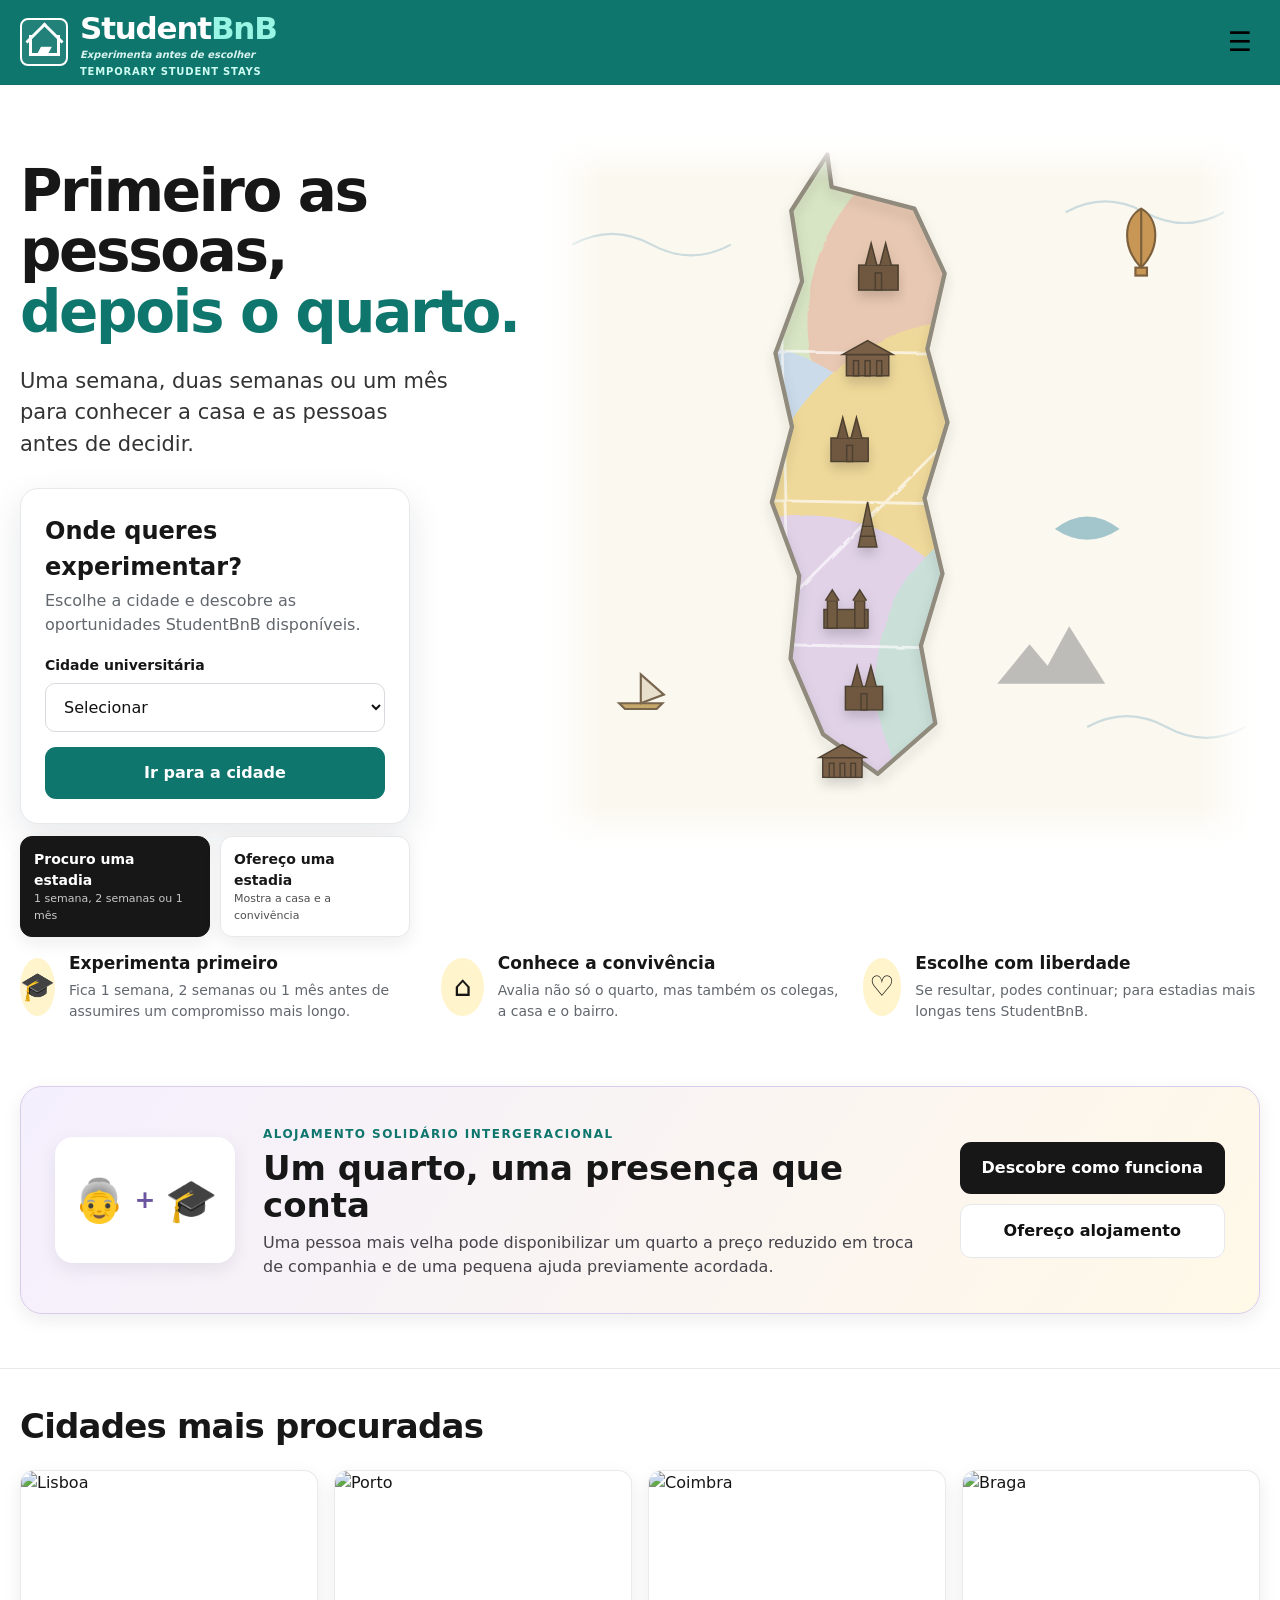
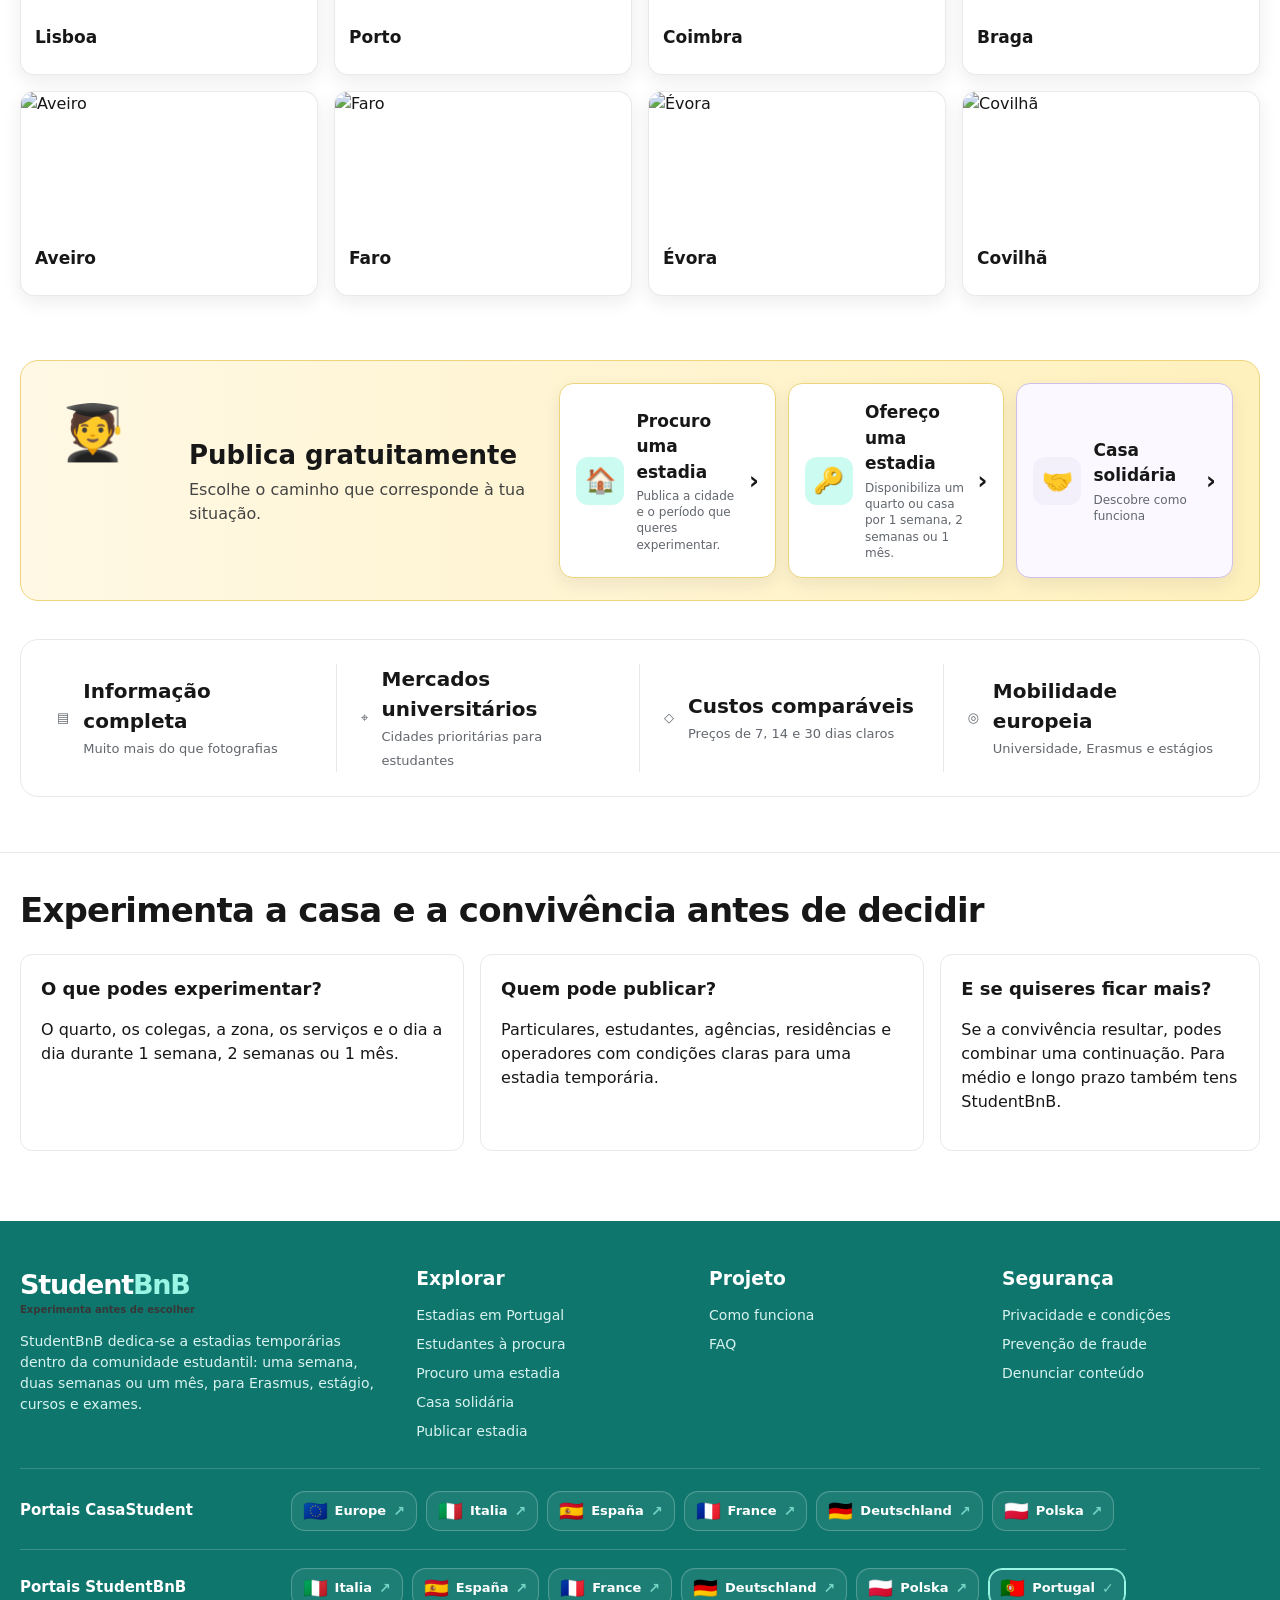
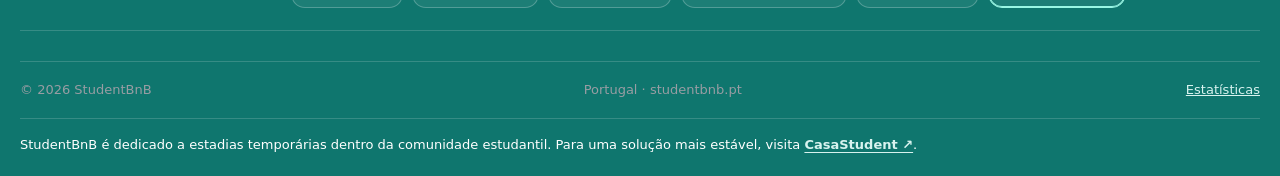
==== commit 4c3d9f96: "Align Portugal static homepage with StudentBnB short-stay positioning" ====
--- a/index.html
+++ b/index.html
@@ -1,17 +1,17 @@
-<!doctype html><html lang="pt"><head><meta charset="utf-8"><meta name="viewport" content="width=device-width,initial-scale=1"><meta name="theme-color" content="#0F766E"><link rel="stylesheet" href="assets/css/style.css"><link rel="stylesheet" href="assets/css/country.css"><title>Encontra o teu quarto na tua cidade universitária | StudentBnB</title><meta name="description" content="O ponto de encontro entre estudantes e proprietários. Simples, transparente e gratuito."><link rel="canonical" href="https://studentbnb.pt/index.html"><link rel="stylesheet" href="assets/css/studentbnb-brand.css?v=5"></head><body><header class="site-header"><div class="container header-inner">
-<a class="brand" href="index.html" aria-label="StudentBnB home"><span class="brand-icon" aria-hidden="true"><span class="brand-cap">▰</span></span><span>Student<strong>BnB</strong><small>Encontra o teu quarto. Vive a tua cidade.</small></span></a>
+<!doctype html><html lang="pt"><head><meta charset="utf-8"><meta name="viewport" content="width=device-width,initial-scale=1"><meta name="theme-color" content="#0F766E"><link rel="stylesheet" href="assets/css/style.css"><link rel="stylesheet" href="assets/css/country.css"><title>StudentBnB — Experimenta casa e colegas antes de escolher</title><meta name="description" content="Estadias de teste para estudantes de 1 semana, 2 semanas ou 1 mês. Conhece a casa, a zona e os colegas antes de decidir se queres ficar mais tempo."><link rel="canonical" href="https://studentbnb.pt/"><link rel="stylesheet" href="assets/css/studentbnb-brand.css?v=5"></head><body><header class="site-header"><div class="container header-inner">
+<a class="brand" href="index.html" aria-label="StudentBnB home"><span class="brand-icon" aria-hidden="true"><span class="brand-cap">▰</span></span><span>Student<strong>BnB</strong><small>Experimenta antes de escolher</small></span></a>
 <button class="menu-button" aria-label="Menu" aria-expanded="false">☰</button>
-<nav class="main-nav" aria-label="Navegação principal"><a href="index.html#how">Como funciona</a><a href="estudantes.html">Estudantes à procura</a><a class="nav-social-link" href="casa-solidaria.html">Casa solidária</a><a href="index.html#faq">FAQ</a><a href="index.html#contact">Contacto</a><a class="nav-feature-link" href="procuro.html">Procuro alojamento</a><a class="header-cta" href="publicar.html">Publicar grátis</a><a class="account-link" href="#" data-login>♙ <span data-account-label>Entrar</span></a></nav>
-</div></header><main><section class="home-hero"><div class="container hero-grid"><div class="hero-copy"><h1>Encontra o teu quarto na tua cidade universitária</h1><p>O ponto de encontro entre estudantes e proprietários. Simples, transparente e gratuito.</p><form class="search-card" id="home-search"><h2>Onde estudas?</h2><p>Escolhe a cidade e o tipo de alojamento.</p><div class="field"><label for="home-city">Cidade universitária</label><select id="home-city" name="city"></select></div><div class="field"><label for="home-type">O que procuras?</label><select id="home-type" name="type"><option value="">Todos os tipos</option><option value="Quarto individual">Quarto individual</option><option value="Lugar em quarto partilhado">Lugar em quarto partilhado</option><option value="Estúdio">Estúdio</option><option value="Apartamento T1">Apartamento T1</option><option value="Apartamento">Apartamento</option></select></div><button class="btn btn-yellow btn-block" type="submit">Pesquisar anúncios</button></form><div class="hero-market-actions"><a href="procuro.html"><strong>Procuro alojamento</strong><small>Publica a tua procura</small></a><a href="publicar.html"><strong>Ofereço alojamento</strong><small>Encontra um estudante</small></a></div></div>
+<nav class="main-nav" aria-label="Navegação principal"><a href="index.html#how">Como funciona</a><a href="estudantes.html">Estudantes à procura</a><a class="nav-social-link" href="casa-solidaria.html">Casa solidária</a><a class="nav-feature-link" href="procuro.html">Procuro alojamento</a><a class="header-cta" href="publicar.html">Publicar grátis</a><a class="account-link" href="#" data-login>♙ <span data-account-label>Entrar</span></a></nav>
+</div></header><main><section class="home-hero"><div class="container hero-grid"><div class="hero-copy"><h1>Primeiro as pessoas,<br><span>depois o quarto.</span></h1><p>Uma semana, duas semanas ou um mês para conhecer a casa, a zona e os colegas antes de decidir se queres continuar.</p><form class="search-card" id="home-search"><h2>Onde queres experimentar?</h2><p>Escolhe a cidade e descobre as oportunidades StudentBnB disponíveis.</p><div class="field"><label for="home-city">Cidade universitária</label><select id="home-city" name="city"></select></div><button class="btn btn-yellow btn-block" type="submit">Ir para a cidade</button></form><div class="hero-market-actions"><a href="procuro.html"><strong>Procuro uma estadia</strong><small>1 semana, 2 semanas ou 1 mês</small></a><a href="publicar.html"><strong>Ofereço uma estadia</strong><small>Mostra a casa e a convivência</small></a></div></div>
 <div class="map-stage country-market-map"><div class="market-map-top"><div><h2>Mercados universitários em Portugal</h2><p>Acesso rápido às cidades selecionadas para o primeiro lançamento.</p></div><span class="market-country-code">PT</span></div><div class="market-map-canvas"><div class="market-map-visual" style="--map-ratio:611.82129 / 1172.6089"><img class="market-map-image" src="assets/img/country-map.svg" alt="Mapa de Portugal com as principais cidades universitárias" draggable="false"><a class="map-city-marker label-right" style="--x:36.14%;--y:13.47%" href="cidade.html?city=braga" aria-label="Braga" title="Braga"><span>Braga</span></a><a class="map-city-marker label-left" style="--x:30.81%;--y:20.39%" href="cidade.html?city=porto" aria-label="Porto" title="Porto"><span>Porto</span></a><a class="map-city-marker label-left" style="--x:30.16%;--y:29.63%" href="cidade.html?city=aveiro" aria-label="Aveiro" title="Aveiro"><span>Aveiro</span></a><a class="map-city-marker label-right" style="--x:36.57%;--y:37.44%" href="cidade.html?city=coimbra" aria-label="Coimbra" title="Coimbra"><span>Coimbra</span></a><a class="map-city-marker label-right" style="--x:60.43%;--y:36.07%" href="cidade.html?city=covilha" aria-label="Covilhã" title="Covilhã"><span>Covilhã</span></a><a class="map-city-marker label-left" style="--x:17.39%;--y:63.89%" href="cidade.html?city=lisboa" aria-label="Lisboa" title="Lisboa"><span>Lisboa</span></a><a class="map-city-marker label-right" style="--x:49.64%;--y:66.58%" href="cidade.html?city=evora" aria-label="Évora" title="Évora"><span>Évora</span></a><a class="map-city-marker label-right" style="--x:49.20%;--y:94.30%" href="cidade.html?city=faro" aria-label="Faro" title="Faro"><span>Faro</span></a></div></div><div class="market-map-note"><strong>Preparado para uma base de dados europeia única</strong><span>countryCode = PT</span></div></div></div>
-<div class="container value-strip" id="how"><div class="value-item"><span class="icon-circle">🎓</span><div><h3>Para estudantes</h3><p>Encontra uma oferta ou publica o que procuras.</p></div></div><div class="value-item"><span class="icon-circle">⌂</span><div><h3>Para proprietários</h3><p>Publica o alojamento ou consulta estudantes interessados.</p></div></div><div class="value-item"><span class="icon-circle">♡</span><div><h3>Comparação transparente</h3><p>Renda, despesas, caução, duração e aviso prévio.</p></div></div></div></section>
+<div class="container value-strip" id="how"><div class="value-item"><span class="icon-circle">🎓</span><div><h3>Experimenta primeiro</h3><p>Fica 1 semana, 2 semanas ou 1 mês antes de assumires um compromisso mais longo.</p></div></div><div class="value-item"><span class="icon-circle">⌂</span><div><h3>Conhece a convivência</h3><p>Avalia não só o quarto, mas também os colegas, a casa e o bairro.</p></div></div><div class="value-item"><span class="icon-circle">♡</span><div><h3>Escolhe com liberdade</h3><p>Se resultar, podes continuar; para estadias mais longas tens CasaStudent.</p></div></div></div></section>
 <section class="solidarity-home"><div class="container solidarity-home-grid"><div class="solidarity-visual" aria-hidden="true"><span>👵</span><b>+</b><span>🎓</span></div><div><span class="kicker">Alojamento solidário intergeracional</span><h2>Um quarto, uma presença que conta</h2><p>Uma pessoa mais velha pode disponibilizar um quarto a preço reduzido em troca de companhia e de uma pequena ajuda previamente acordada.</p></div><div class="solidarity-actions"><a class="btn btn-dark" href="casa-solidaria.html">Descobre como funciona</a><a class="btn btn-white" href="publicar.html?formula=intergenerational">Ofereço alojamento</a></div></div></section>
-<section class="city-section"><div class="container"><h2 class="section-title">Cidades mais procuradas</h2><div class="city-grid"><a class="city-card" href="cidade.html?city=lisboa"><img src="assets/img/room-1.webp" alt=""><strong>Lisboa</strong></a><a class="city-card" href="cidade.html?city=porto"><img src="assets/img/room-2.webp" alt=""><strong>Porto</strong></a><a class="city-card" href="cidade.html?city=coimbra"><img src="assets/img/room-3.webp" alt=""><strong>Coimbra</strong></a><a class="city-card" href="cidade.html?city=braga"><img src="assets/img/room-4.webp" alt=""><strong>Braga</strong></a><a class="city-card" href="cidade.html?city=aveiro"><img src="assets/img/room-5.webp" alt=""><strong>Aveiro</strong></a><a class="city-card" href="cidade.html?city=faro"><img src="assets/img/room-6.webp" alt=""><strong>Faro</strong></a><a class="city-card" href="cidade.html?city=evora"><img src="assets/img/room-7.webp" alt=""><strong>Évora</strong></a><a class="city-card" href="cidade.html?city=covilha"><img src="assets/img/room-1.webp" alt=""><strong>Covilhã</strong></a></div></div></section>
-<section class="container"><div class="publish-banner"><div class="student-illustration" aria-hidden="true" style="background:none;font-size:54px">🧑‍🎓</div><div><h3>Publica gratuitamente</h3><p>Escolhe o caminho que corresponde à tua situação.</p></div><div class="publish-choice-grid"><a class="publish-choice" href="procuro.html"><span class="choice-icon">🏠</span><span><strong>Procuro alojamento</strong><small>Publica a tua procura</small></span><b>›</b></a><a class="publish-choice" href="publicar.html"><span class="choice-icon">🔑</span><span><strong>Ofereço alojamento</strong><small>Encontra um estudante</small></span><b>›</b></a><a class="publish-choice solidarity-choice" href="casa-solidaria.html"><span class="choice-icon">🤝</span><span><strong>Casa solidária</strong><small>Descobre como funciona</small></span><b>›</b></a></div></div>
-<div class="stats-strip"><div class="stat"><span class="stat-icon">▤</span><div><strong>Informação completa</strong><span>Muito mais do que fotografias</span></div></div><div class="stat"><span class="stat-icon">⌖</span><div><strong>Mercados universitários</strong><span>Cidades prioritárias para estudantes</span></div></div><div class="stat"><span class="stat-icon">◇</span><div><strong>Custos comparáveis</strong><span>Despesas e comissões declaradas</span></div></div><div class="stat"><span class="stat-icon">◎</span><div><strong>Mobilidade europeia</strong><span>Universidade, Erasmus e estágios</span></div></div></div></section>
-<section class="city-section" id="faq"><div class="container"><h2 class="section-title">Compara quartos e apartamentos sem surpresas</h2><div class="detail-grid"><article class="info-card"><h2>O que é comparado?</h2><p>Renda, despesas, serviços, caução, permanência mínima, aviso, comissões e distância à universidade.</p></article><article class="info-card"><h2>Quem pode publicar?</h2><p>Particulares, agências, residências e operadores, com indicação clara dos custos de intermediação.</p></article><article class="info-card"><h2>Como funciona a rede?</h2><p>Cada país tem domínio, idioma e regras próprios; os anúncios ficam preparados para uma única base de dados europeia, separados por código de país.</p></article></div></div></section></main><footer class="site-footer" id="contact"><div class="container"><div class="footer-grid">
-<div><a class="brand" href="index.html" style="font-size:27px"><span>Student<strong>BnB</strong></span></a><p>O ponto de encontro entre estudantes e proprietários. Simples, transparente e gratuito.</p></div>
-<div><h3>Explorar</h3><div class="footer-links"><a href="cidade.html">Alojamentos em Portugal</a><a href="estudantes.html">Estudantes à procura</a><a href="procuro.html">Procuro alojamento</a><a href="casa-solidaria.html">Casa solidária</a><a href="publicar.html">Publicar grátis</a></div></div>
-<div><h3>Projeto</h3><div class="footer-links"><a href="index.html#how">Como funciona</a><a href="index.html#faq">FAQ</a><a href="index.html#contact">Contacto</a></div></div>
+<section class="city-section"><div class="container"><h2 class="section-title">Cidades mais procuradas</h2><div class="city-grid"><a class="city-card" href="cidade.html?city=lisboa"><img src="assets/img/room-1.webp" alt="Lisboa"><strong>Lisboa</strong></a><a class="city-card" href="cidade.html?city=porto"><img src="assets/img/room-2.webp" alt="Porto"><strong>Porto</strong></a><a class="city-card" href="cidade.html?city=coimbra"><img src="assets/img/room-3.webp" alt="Coimbra"><strong>Coimbra</strong></a><a class="city-card" href="cidade.html?city=braga"><img src="assets/img/room-4.webp" alt="Braga"><strong>Braga</strong></a><a class="city-card" href="cidade.html?city=aveiro"><img src="assets/img/room-5.webp" alt="Aveiro"><strong>Aveiro</strong></a><a class="city-card" href="cidade.html?city=faro"><img src="assets/img/room-6.webp" alt="Faro"><strong>Faro</strong></a><a class="city-card" href="cidade.html?city=evora"><img src="assets/img/room-7.webp" alt="Évora"><strong>Évora</strong></a><a class="city-card" href="cidade.html?city=covilha"><img src="assets/img/room-1.webp" alt="Covilhã"><strong>Covilhã</strong></a></div></div></section>
+<section class="container"><div class="publish-banner"><div class="student-illustration" aria-hidden="true" style="background:none;font-size:54px">🧑‍🎓</div><div><h3>Publica gratuitamente</h3><p>Escolhe o caminho que corresponde à tua situação.</p></div><div class="publish-choice-grid"><a class="publish-choice" href="procuro.html"><span class="choice-icon">🏠</span><span><strong>Procuro uma estadia</strong><small>Publica a cidade e o período que queres experimentar.</small></span><b>›</b></a><a class="publish-choice" href="publicar.html"><span class="choice-icon">🔑</span><span><strong>Ofereço uma estadia</strong><small>Disponibiliza um quarto ou casa por 1 semana, 2 semanas ou 1 mês.</small></span><b>›</b></a><a class="publish-choice solidarity-choice" href="casa-solidaria.html"><span class="choice-icon">🤝</span><span><strong>Casa solidária</strong><small>Descobre como funciona</small></span><b>›</b></a></div></div>
+<div class="stats-strip"><div class="stat"><span class="stat-icon">▤</span><div><strong>Informação completa</strong><span>Muito mais do que fotografias</span></div></div><div class="stat"><span class="stat-icon">⌖</span><div><strong>Mercados universitários</strong><span>Cidades prioritárias para estudantes</span></div></div><div class="stat"><span class="stat-icon">◇</span><div><strong>Custos comparáveis</strong><span>Preços de 7, 14 e 30 dias claros</span></div></div><div class="stat"><span class="stat-icon">◎</span><div><strong>Mobilidade europeia</strong><span>Universidade, Erasmus e estágios</span></div></div></div></section>
+<section class="city-section" id="faq"><div class="container"><h2 class="section-title">Experimenta a casa e a convivência antes de decidir</h2><div class="detail-grid"><article class="info-card"><h2>O que podes experimentar?</h2><p>O quarto, os colegas, a zona, os serviços e o dia a dia durante 1 semana, 2 semanas ou 1 mês.</p></article><article class="info-card"><h2>Quem pode publicar?</h2><p>Particulares, estudantes, agências, residências e operadores com condições claras para uma estadia temporária.</p></article><article class="info-card"><h2>E se quiseres ficar mais?</h2><p>Se a convivência resultar, podes combinar uma continuação. Para médio e longo prazo também tens CasaStudent.</p></article></div></div></section></main><footer class="site-footer" id="contact"><div class="container"><div class="footer-grid">
+<div><a class="brand" href="index.html" style="font-size:27px"><span>Student<strong>BnB</strong></span></a><p>Estadias temporárias de 1 semana, 2 semanas ou 1 mês para conhecer casa, zona e convivência antes de decidir.</p></div>
+<div><h3>Explorar</h3><div class="footer-links"><a href="cidade.html">Estadias em Portugal</a><a href="estudantes.html">Estudantes à procura</a><a href="procuro.html">Procuro uma estadia</a><a href="casa-solidaria.html">Casa solidária</a><a href="publicar.html">Publicar estadia</a></div></div>
+<div><h3>Projeto</h3><div class="footer-links"><a href="index.html#how">Como funciona</a><a href="index.html#faq">FAQ</a></div></div>
 <div><h3>Segurança</h3><div class="footer-links"><a href="privacidade.html">Privacidade e condições</a><a href="privacidade.html#security">Prevenção de fraude</a><a href="mailto:denuncias@studentbnb.pt">Denunciar conteúdo</a></div></div>
-</div><div class="footer-international"><strong>StudentBnB na Europa</strong><div class="footer-country-links" data-network></div></div><div class="footer-bottom"><span>© 2026 StudentBnB</span><span>Portugal · studentbnb.pt</span></div></div></footer><div class="modal-backdrop" id="login-modal" role="dialog" aria-modal="true" aria-labelledby="login-title"><div class="modal"><button class="modal-close" data-close-modal aria-label="Fechar">×</button><h2 id="login-title">Entrar</h2><p>Consulta o teu email para concluir a verificação.</p><form id="login-form"><div class="field"><label for="login-email">Email</label><input id="login-email" name="email" type="email" required autocomplete="email" placeholder="name@email.com"></div><button class="btn btn-yellow btn-block" type="submit">Confirmar e continuar</button></form></div></div><div id="toast" class="toast" role="status" aria-live="polite"></div><script src="assets/js/config.js"></script><script src="assets/js/data.js"></script><script src="assets/js/api.js"></script><script src="assets/js/app.js"></script><script src="assets/js/studentbnb-brand.js?v=5"></script></body></html>+</div><div class="footer-international"><strong>StudentBnB na Europa</strong><div class="footer-country-links" data-network></div></div><div class="footer-bottom"><span>© 2026 StudentBnB</span><span>Portugal · studentbnb.pt</span></div></div></footer><div class="modal-backdrop" id="login-modal" role="dialog" aria-modal="true" aria-labelledby="login-title"><div class="modal"><button class="modal-close" data-close-modal aria-label="Fechar">×</button><h2 id="login-title">Entrar no StudentBnB</h2><p>Consulta o teu email para concluir a verificação.</p><form id="login-form"><div class="field"><label for="login-email">Email</label><input id="login-email" name="email" type="email" required autocomplete="email" placeholder="name@email.com"></div><button class="btn btn-yellow btn-block" type="submit">Confirmar e continuar</button></form></div></div><div id="toast" class="toast" role="status" aria-live="polite"></div><script src="assets/js/config.js"></script><script src="assets/js/data.js"></script><script src="assets/js/api.js"></script><script src="assets/js/app.js"></script><script src="assets/js/studentbnb-brand.js?v=5"></script></body></html>
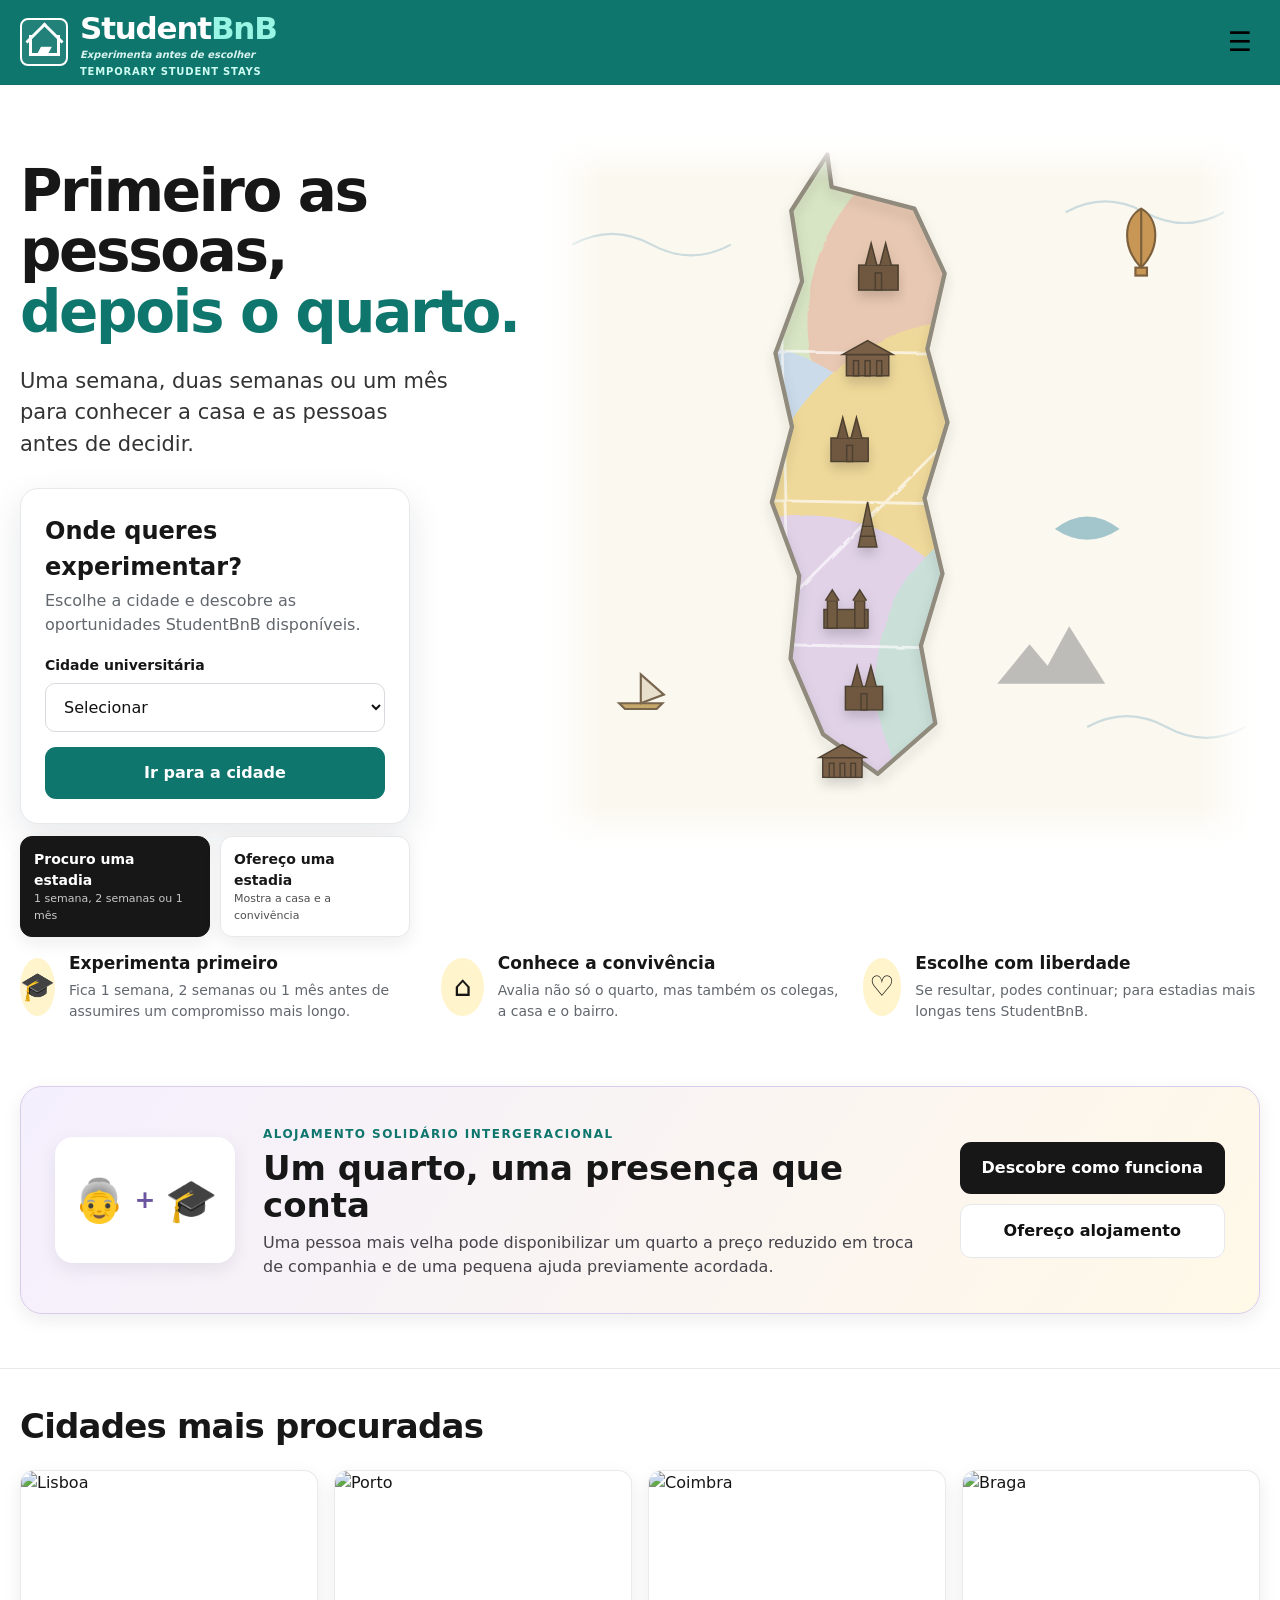
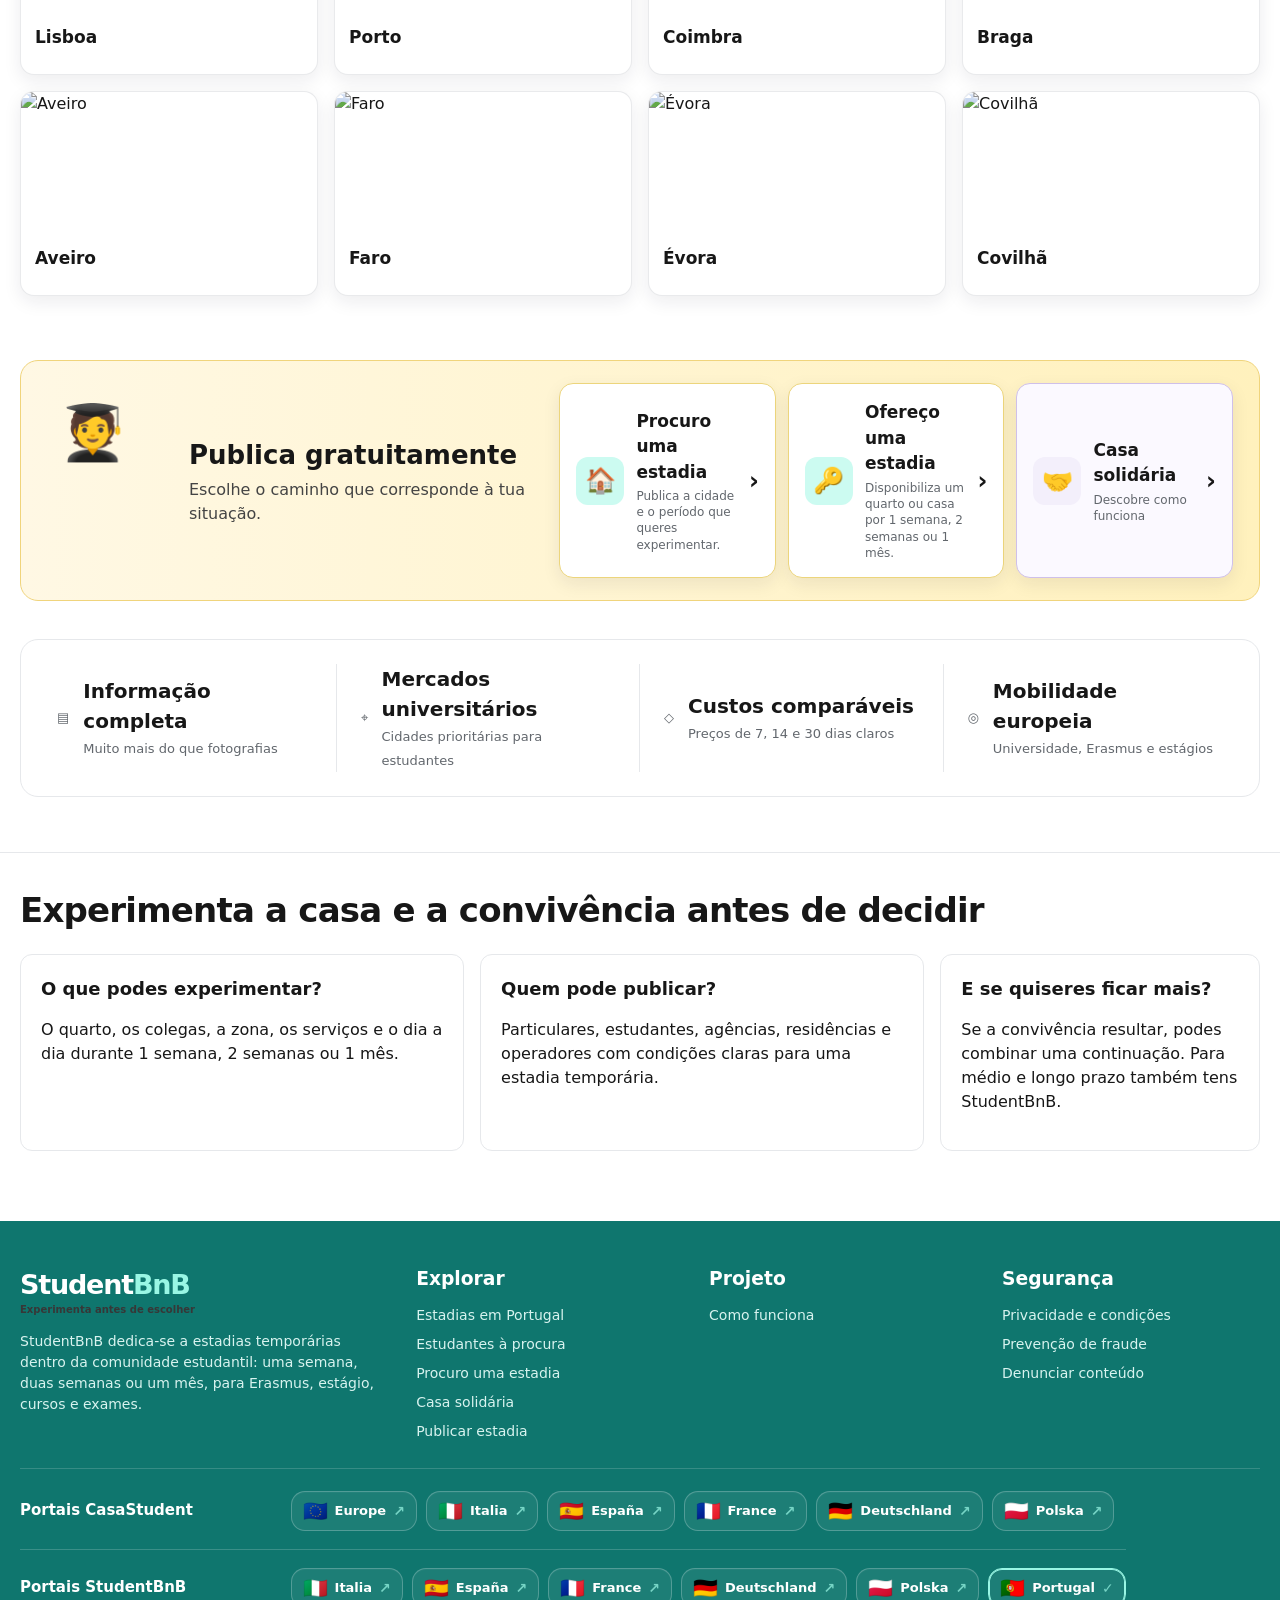
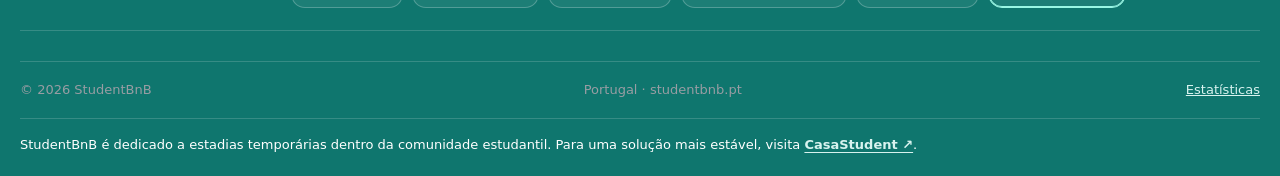
==== commit 4dced5ca: "Complete trial-stay pricing and SEO rollout" ====
--- a/index.html
+++ b/index.html
@@ -1,4 +1,13 @@
-<!doctype html><html lang="pt"><head><meta charset="utf-8"><meta name="viewport" content="width=device-width,initial-scale=1"><meta name="theme-color" content="#0F766E"><link rel="stylesheet" href="assets/css/style.css"><link rel="stylesheet" href="assets/css/country.css"><title>StudentBnB — Experimenta casa e colegas antes de escolher</title><meta name="description" content="Estadias de teste para estudantes de 1 semana, 2 semanas ou 1 mês. Conhece a casa, a zona e os colegas antes de decidir se queres ficar mais tempo."><link rel="canonical" href="https://studentbnb.pt/"><link rel="stylesheet" href="assets/css/studentbnb-brand.css?v=5"></head><body><header class="site-header"><div class="container header-inner">
+<!doctype html><html lang="pt"><head><meta charset="utf-8"><meta name="viewport" content="width=device-width,initial-scale=1"><meta name="theme-color" content="#0F766E"><link rel="stylesheet" href="assets/css/style.css"><link rel="stylesheet" href="assets/css/country.css"><title>StudentBnB — Experimenta casa e colegas antes de escolher</title><meta name="description" content="Estadias de teste para estudantes de 1 semana, 2 semanas ou 1 mês. Conhece a casa, a zona e os colegas antes de decidir se queres ficar mais tempo."><link rel="canonical" href="https://studentbnb.pt/">
+<meta name="robots" content="index,follow,max-image-preview:large">
+<link rel="alternate" hreflang="it" href="https://studentbnb.it/">
+<link rel="alternate" hreflang="es" href="https://studentbnb.es/">
+<link rel="alternate" hreflang="fr" href="https://studentbnb.fr/">
+<link rel="alternate" hreflang="de" href="https://student-bnb.de/">
+<link rel="alternate" hreflang="pl" href="https://studentbnb.pl/">
+<link rel="alternate" hreflang="pt" href="https://studentbnb.pt/">
+<link rel="alternate" hreflang="x-default" href="https://studentbnb.eu/">
+<script id="studentbnb-website-schema" type="application/ld+json">{"@context":"https://schema.org","@type":"WebSite","name":"StudentBnB","url":"https://studentbnb.pt/","inLanguage":"pt-PT"}</script><link rel="stylesheet" href="assets/css/studentbnb-brand.css?v=5"></head><body><header class="site-header"><div class="container header-inner">
 <a class="brand" href="index.html" aria-label="StudentBnB home"><span class="brand-icon" aria-hidden="true"><span class="brand-cap">▰</span></span><span>Student<strong>BnB</strong><small>Experimenta antes de escolher</small></span></a>
 <button class="menu-button" aria-label="Menu" aria-expanded="false">☰</button>
 <nav class="main-nav" aria-label="Navegação principal"><a href="index.html#how">Como funciona</a><a href="estudantes.html">Estudantes à procura</a><a class="nav-social-link" href="casa-solidaria.html">Casa solidária</a><a class="nav-feature-link" href="procuro.html">Procuro alojamento</a><a class="header-cta" href="publicar.html">Publicar grátis</a><a class="account-link" href="#" data-login>♙ <span data-account-label>Entrar</span></a></nav>
@@ -12,6 +21,6 @@
 <section class="city-section" id="faq"><div class="container"><h2 class="section-title">Experimenta a casa e a convivência antes de decidir</h2><div class="detail-grid"><article class="info-card"><h2>O que podes experimentar?</h2><p>O quarto, os colegas, a zona, os serviços e o dia a dia durante 1 semana, 2 semanas ou 1 mês.</p></article><article class="info-card"><h2>Quem pode publicar?</h2><p>Particulares, estudantes, agências, residências e operadores com condições claras para uma estadia temporária.</p></article><article class="info-card"><h2>E se quiseres ficar mais?</h2><p>Se a convivência resultar, podes combinar uma continuação. Para médio e longo prazo também tens CasaStudent.</p></article></div></div></section></main><footer class="site-footer" id="contact"><div class="container"><div class="footer-grid">
 <div><a class="brand" href="index.html" style="font-size:27px"><span>Student<strong>BnB</strong></span></a><p>Estadias temporárias de 1 semana, 2 semanas ou 1 mês para conhecer casa, zona e convivência antes de decidir.</p></div>
 <div><h3>Explorar</h3><div class="footer-links"><a href="cidade.html">Estadias em Portugal</a><a href="estudantes.html">Estudantes à procura</a><a href="procuro.html">Procuro uma estadia</a><a href="casa-solidaria.html">Casa solidária</a><a href="publicar.html">Publicar estadia</a></div></div>
-<div><h3>Projeto</h3><div class="footer-links"><a href="index.html#how">Como funciona</a><a href="index.html#faq">FAQ</a></div></div>
+<div><h3>Projeto</h3><div class="footer-links"><a href="index.html#how">Como funciona</a></div></div>
 <div><h3>Segurança</h3><div class="footer-links"><a href="privacidade.html">Privacidade e condições</a><a href="privacidade.html#security">Prevenção de fraude</a><a href="mailto:denuncias@studentbnb.pt">Denunciar conteúdo</a></div></div>
 </div><div class="footer-international"><strong>StudentBnB na Europa</strong><div class="footer-country-links" data-network></div></div><div class="footer-bottom"><span>© 2026 StudentBnB</span><span>Portugal · studentbnb.pt</span></div></div></footer><div class="modal-backdrop" id="login-modal" role="dialog" aria-modal="true" aria-labelledby="login-title"><div class="modal"><button class="modal-close" data-close-modal aria-label="Fechar">×</button><h2 id="login-title">Entrar no StudentBnB</h2><p>Consulta o teu email para concluir a verificação.</p><form id="login-form"><div class="field"><label for="login-email">Email</label><input id="login-email" name="email" type="email" required autocomplete="email" placeholder="name@email.com"></div><button class="btn btn-yellow btn-block" type="submit">Confirmar e continuar</button></form></div></div><div id="toast" class="toast" role="status" aria-live="polite"></div><script src="assets/js/config.js"></script><script src="assets/js/data.js"></script><script src="assets/js/api.js"></script><script src="assets/js/app.js"></script><script src="assets/js/studentbnb-brand.js?v=5"></script></body></html>
--- a/assets/css/studentbnb-brand.css
+++ b/assets/css/studentbnb-brand.css
@@ -11,3 +11,11 @@
 .casastudent-family{margin-top:18px;padding-top:16px;border-top:1px solid rgba(255,255,255,.16);font-size:13px}.casastudent-family a{font-weight:800;text-decoration:underline;text-underline-offset:3px}
 .site-footer{background:#0F766E!important;color:#fff!important;border-top-color:rgba(255,255,255,.18)!important}.site-footer .brand,.site-footer h2,.site-footer h3,.site-footer strong{color:#fff!important}.site-footer .brand strong{color:#99F6E4!important}.site-footer p,.site-footer a,.site-footer .footer-links a{color:#D8F3EF!important}.site-footer .footer-grid,.site-footer .footer-international,.site-footer .footer-bottom{border-color:rgba(255,255,255,.16)!important}.site-footer .footer-country-links a{background:rgba(255,255,255,.06)!important;border-color:rgba(255,255,255,.24)!important;color:#fff!important}.site-footer .footer-country-links a:hover,.site-footer .footer-country-links a[aria-current="page"]{border-color:#99F6E4!important;box-shadow:0 0 0 1px #99F6E4 inset}.site-footer .network-open{color:#99F6E4!important}
 @media(max-width:700px){.site-header .brand{font-size:28px;line-height:1.05}.site-header .brand small{font-size:11px;margin-top:3px}.site-header .brand>span:last-child::after{font-size:9px;margin-top:3px}.header-inner{height:auto;min-height:82px;padding:10px 0}.brand-icon{width:46px;height:46px;flex:0 0 46px}.studentbnb-duration-options{gap:7px;font-size:12px}.studentbnb-duration-options strong{padding:6px 9px}.city-hero-bg{opacity:1!important;background-position:center center!important}.city-hero-bg:before{display:none!important}.city-hero:after{background:linear-gradient(180deg,rgba(12,18,25,.06) 24%,rgba(12,18,25,.76) 100%)!important}}
+
+
+/* StudentBnB test-stay price ladder */
+.test-price-breakdown{display:flex;flex-wrap:wrap;justify-content:flex-end;gap:4px 9px;margin-top:4px;font-size:12px;font-weight:800;line-height:1.3;color:#40505a}
+.test-price-breakdown span{white-space:nowrap}
+.detail-test-prices{display:flex;flex-wrap:wrap;gap:5px 12px;margin-top:5px;font-size:13px;font-weight:800;line-height:1.35;color:#40505a}
+.monthly-reference{display:block;margin-top:5px;font-size:12px;font-weight:600;color:#68747c}
+@media(max-width:760px){.test-price-breakdown{justify-content:flex-start}.detail-test-prices{font-size:12px}}
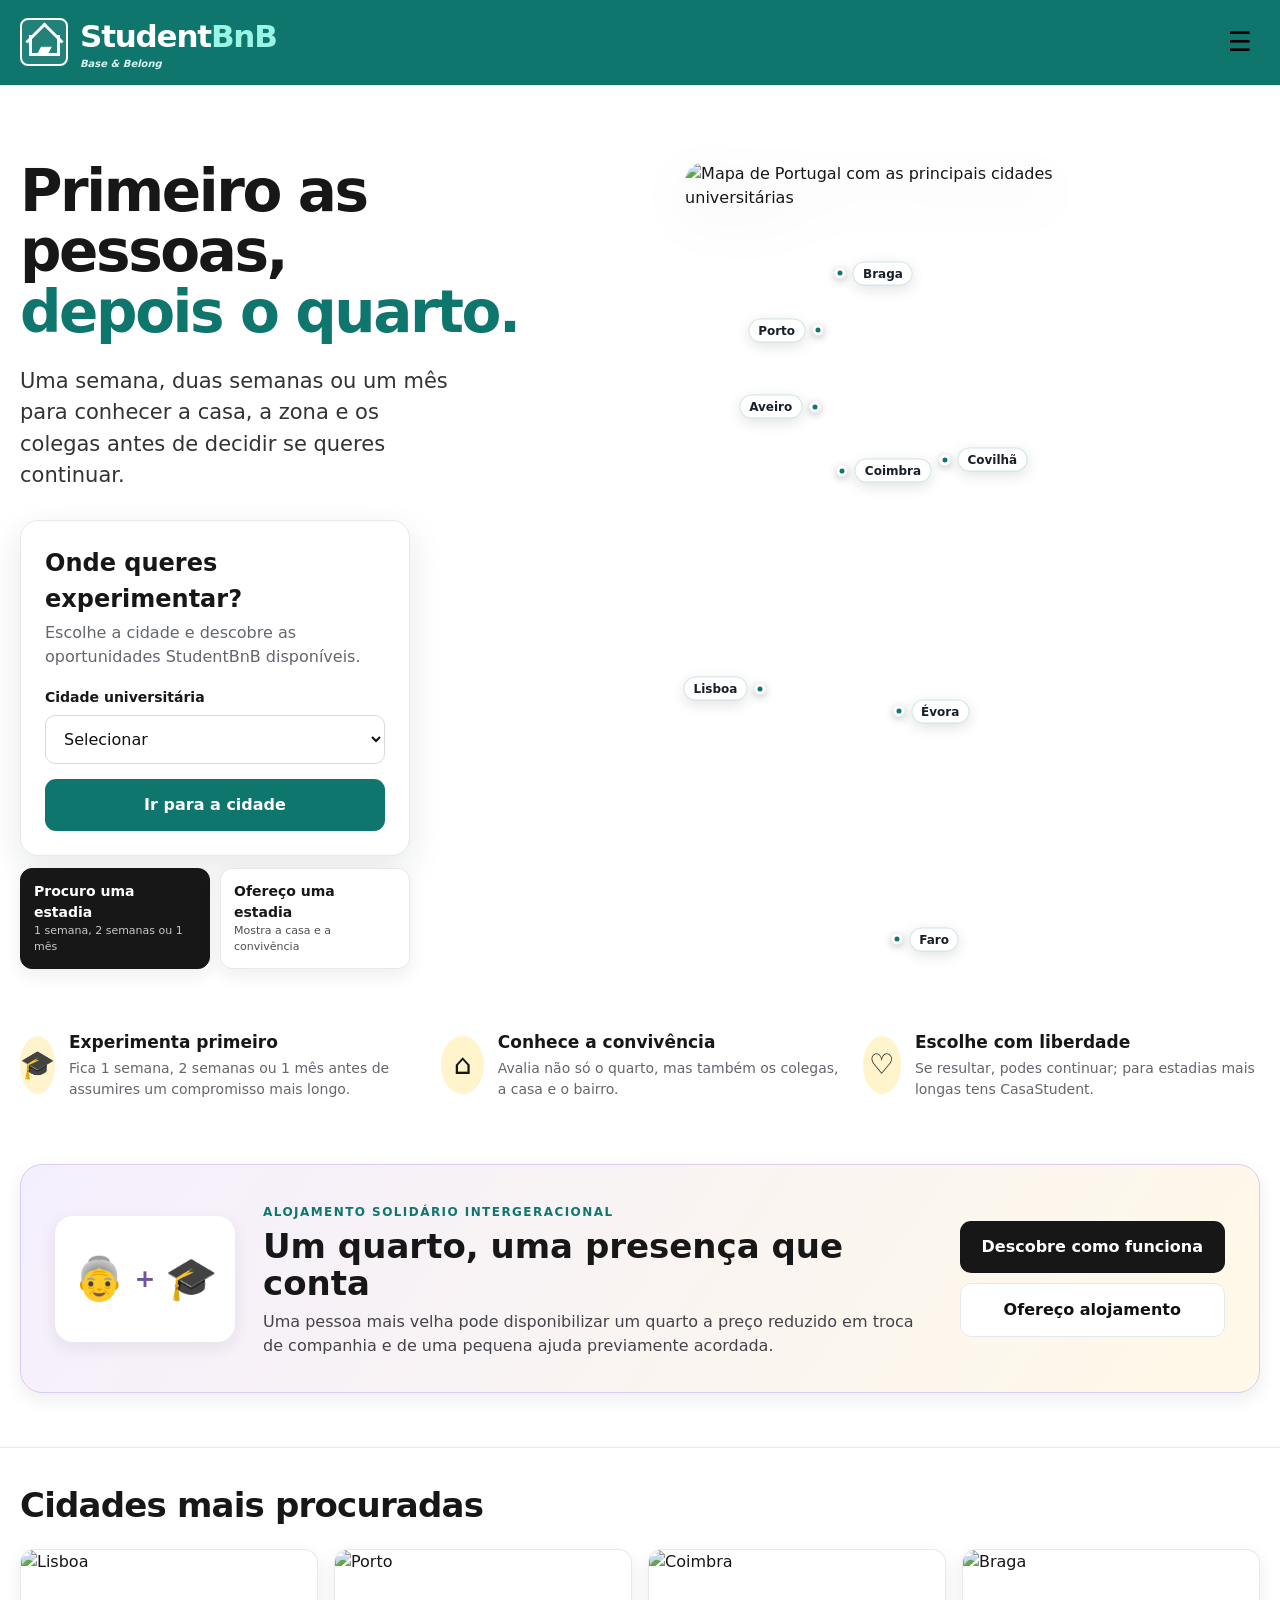
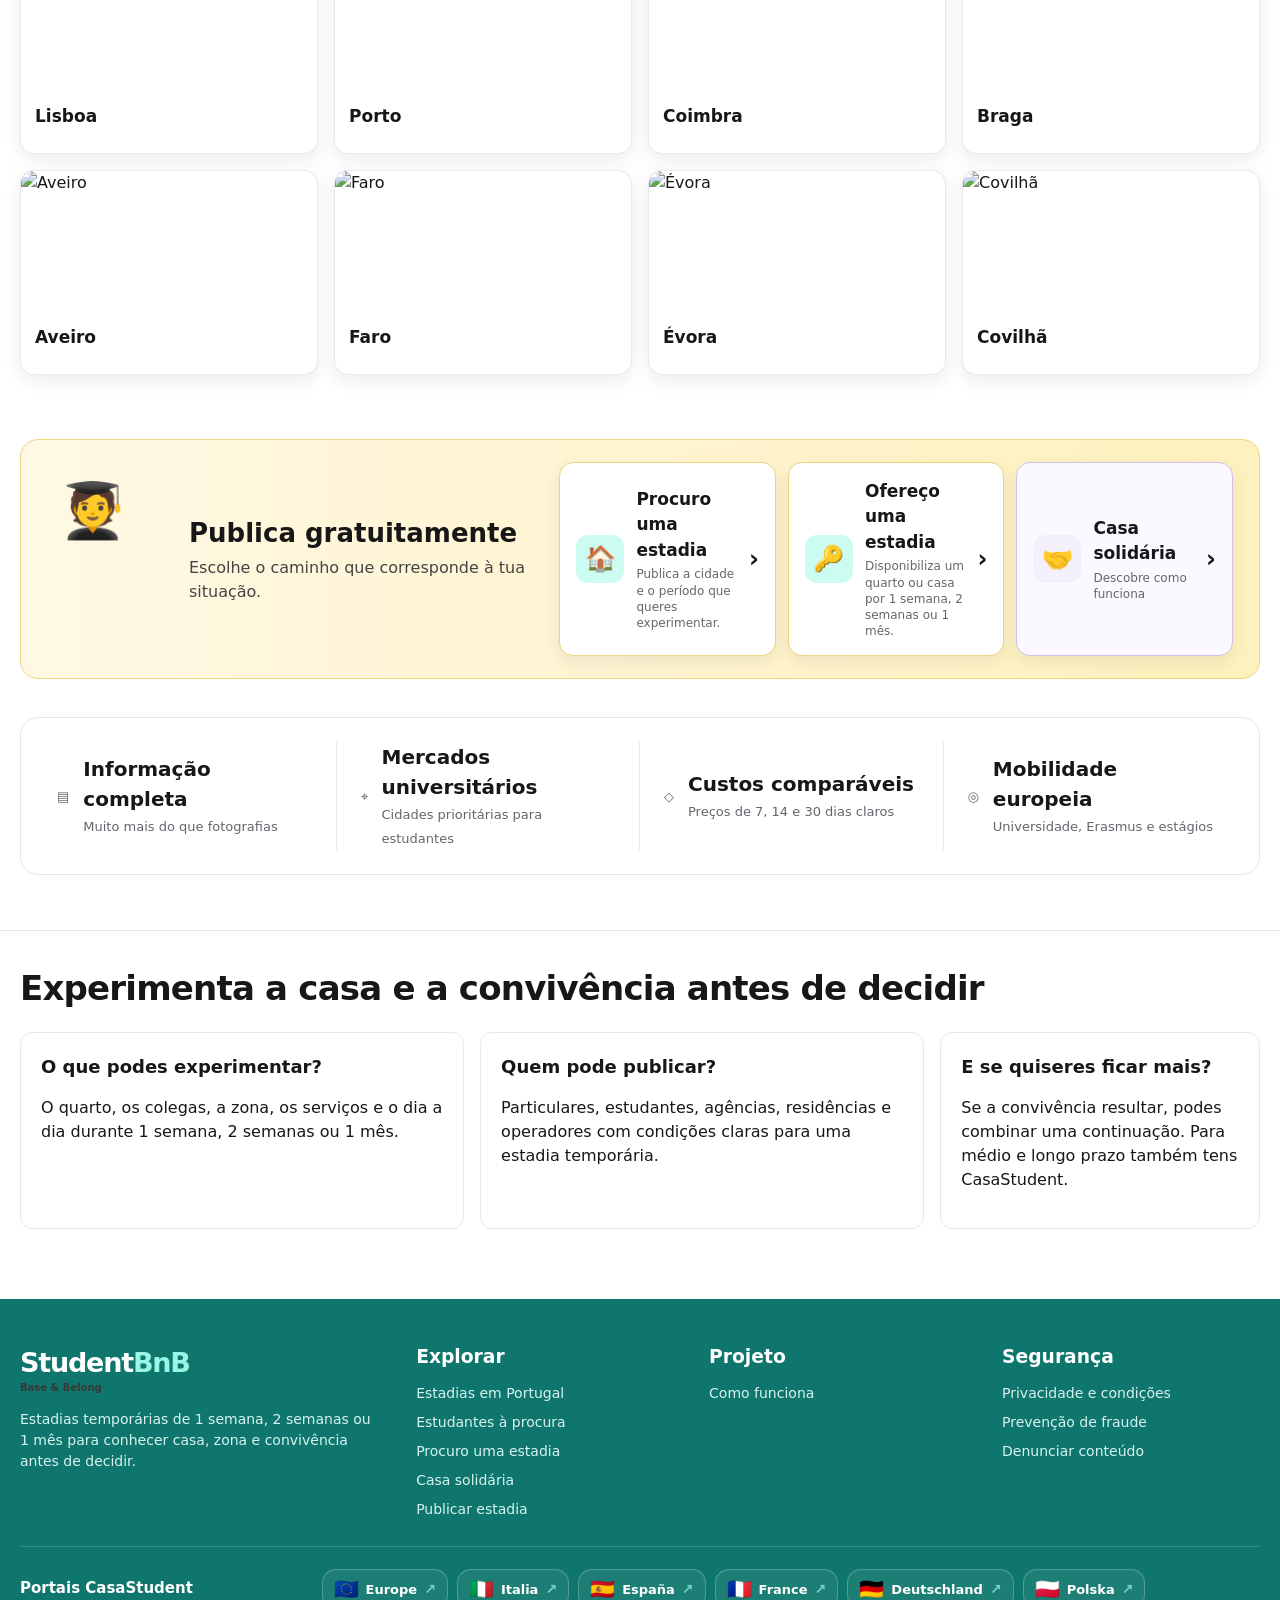
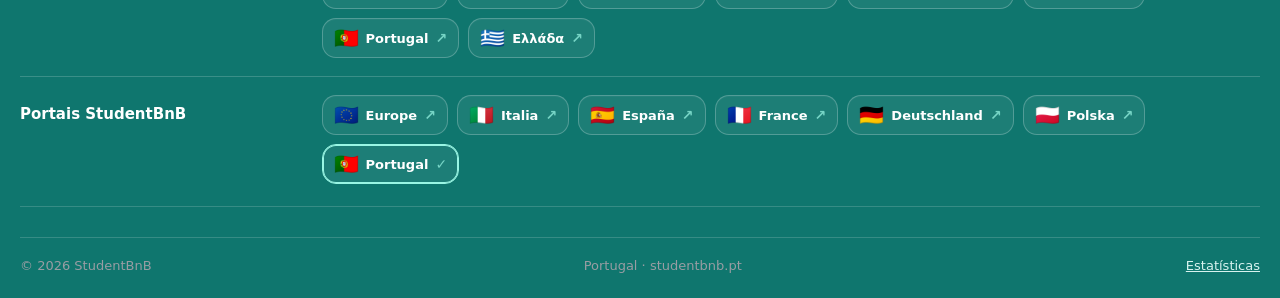
==== commit 0b156223: "Clean Portugal homepage source and map markup" ====
--- a/index.html
+++ b/index.html
@@ -1,26 +1,11 @@
-<!doctype html><html lang="pt"><head><meta charset="utf-8"><meta name="viewport" content="width=device-width,initial-scale=1"><meta name="theme-color" content="#0F766E"><link rel="stylesheet" href="assets/css/style.css"><link rel="stylesheet" href="assets/css/country.css"><title>StudentBnB — Experimenta casa e colegas antes de escolher</title><meta name="description" content="Estadias de teste para estudantes de 1 semana, 2 semanas ou 1 mês. Conhece a casa, a zona e os colegas antes de decidir se queres ficar mais tempo."><link rel="canonical" href="https://studentbnb.pt/">
-<meta name="robots" content="index,follow,max-image-preview:large">
-<link rel="alternate" hreflang="it" href="https://studentbnb.it/">
-<link rel="alternate" hreflang="es" href="https://studentbnb.es/">
-<link rel="alternate" hreflang="fr" href="https://studentbnb.fr/">
-<link rel="alternate" hreflang="de" href="https://student-bnb.de/">
-<link rel="alternate" hreflang="pl" href="https://studentbnb.pl/">
-<link rel="alternate" hreflang="pt" href="https://studentbnb.pt/">
-<link rel="alternate" hreflang="x-default" href="https://studentbnb.eu/">
-<script id="studentbnb-website-schema" type="application/ld+json">{"@context":"https://schema.org","@type":"WebSite","name":"StudentBnB","url":"https://studentbnb.pt/","inLanguage":"pt-PT"}</script><link rel="stylesheet" href="assets/css/studentbnb-brand.css?v=5"></head><body><header class="site-header"><div class="container header-inner">
-<a class="brand" href="index.html" aria-label="StudentBnB home"><span class="brand-icon" aria-hidden="true"><span class="brand-cap">▰</span></span><span>Student<strong>BnB</strong><small>Experimenta antes de escolher</small></span></a>
-<button class="menu-button" aria-label="Menu" aria-expanded="false">☰</button>
-<nav class="main-nav" aria-label="Navegação principal"><a href="index.html#how">Como funciona</a><a href="estudantes.html">Estudantes à procura</a><a class="nav-social-link" href="casa-solidaria.html">Casa solidária</a><a class="nav-feature-link" href="procuro.html">Procuro alojamento</a><a class="header-cta" href="publicar.html">Publicar grátis</a><a class="account-link" href="#" data-login>♙ <span data-account-label>Entrar</span></a></nav>
-</div></header><main><section class="home-hero"><div class="container hero-grid"><div class="hero-copy"><h1>Primeiro as pessoas,<br><span>depois o quarto.</span></h1><p>Uma semana, duas semanas ou um mês para conhecer a casa, a zona e os colegas antes de decidir se queres continuar.</p><form class="search-card" id="home-search"><h2>Onde queres experimentar?</h2><p>Escolhe a cidade e descobre as oportunidades StudentBnB disponíveis.</p><div class="field"><label for="home-city">Cidade universitária</label><select id="home-city" name="city"></select></div><button class="btn btn-yellow btn-block" type="submit">Ir para a cidade</button></form><div class="hero-market-actions"><a href="procuro.html"><strong>Procuro uma estadia</strong><small>1 semana, 2 semanas ou 1 mês</small></a><a href="publicar.html"><strong>Ofereço uma estadia</strong><small>Mostra a casa e a convivência</small></a></div></div>
-<div class="map-stage country-market-map"><div class="market-map-top"><div><h2>Mercados universitários em Portugal</h2><p>Acesso rápido às cidades selecionadas para o primeiro lançamento.</p></div><span class="market-country-code">PT</span></div><div class="market-map-canvas"><div class="market-map-visual" style="--map-ratio:611.82129 / 1172.6089"><img class="market-map-image" src="assets/img/country-map.svg" alt="Mapa de Portugal com as principais cidades universitárias" draggable="false"><a class="map-city-marker label-right" style="--x:36.14%;--y:13.47%" href="cidade.html?city=braga" aria-label="Braga" title="Braga"><span>Braga</span></a><a class="map-city-marker label-left" style="--x:30.81%;--y:20.39%" href="cidade.html?city=porto" aria-label="Porto" title="Porto"><span>Porto</span></a><a class="map-city-marker label-left" style="--x:30.16%;--y:29.63%" href="cidade.html?city=aveiro" aria-label="Aveiro" title="Aveiro"><span>Aveiro</span></a><a class="map-city-marker label-right" style="--x:36.57%;--y:37.44%" href="cidade.html?city=coimbra" aria-label="Coimbra" title="Coimbra"><span>Coimbra</span></a><a class="map-city-marker label-right" style="--x:60.43%;--y:36.07%" href="cidade.html?city=covilha" aria-label="Covilhã" title="Covilhã"><span>Covilhã</span></a><a class="map-city-marker label-left" style="--x:17.39%;--y:63.89%" href="cidade.html?city=lisboa" aria-label="Lisboa" title="Lisboa"><span>Lisboa</span></a><a class="map-city-marker label-right" style="--x:49.64%;--y:66.58%" href="cidade.html?city=evora" aria-label="Évora" title="Évora"><span>Évora</span></a><a class="map-city-marker label-right" style="--x:49.20%;--y:94.30%" href="cidade.html?city=faro" aria-label="Faro" title="Faro"><span>Faro</span></a></div></div><div class="market-map-note"><strong>Preparado para uma base de dados europeia única</strong><span>countryCode = PT</span></div></div></div>
+<!doctype html><html lang="pt"><head><meta charset="utf-8"><meta name="viewport" content="width=device-width,initial-scale=1"><meta name="theme-color" content="#0F766E"><link rel="stylesheet" href="assets/css/style.css"><link rel="stylesheet" href="assets/css/country.css"><link rel="stylesheet" href="assets/css/studentbnb-brand.css?v=20260903-map-clean"><title>StudentBnB — Experimenta casa e colegas antes de escolher</title><meta name="description" content="Estadias de teste para estudantes de 1 semana, 2 semanas ou 1 mês. Conhece a casa, a zona e os colegas antes de decidir se queres ficar mais tempo."><link rel="canonical" href="https://studentbnb.pt/"><meta name="robots" content="index,follow,max-image-preview:large"><link rel="alternate" hreflang="it" href="https://studentbnb.it/"><link rel="alternate" hreflang="es" href="https://studentbnb.es/"><link rel="alternate" hreflang="fr" href="https://studentbnb.fr/"><link rel="alternate" hreflang="de" href="https://student-bnb.de/"><link rel="alternate" hreflang="pl" href="https://studentbnb.pl/"><link rel="alternate" hreflang="pt" href="https://studentbnb.pt/"><link rel="alternate" hreflang="x-default" href="https://studentbnb.eu/"><script id="studentbnb-website-schema" type="application/ld+json">{"@context":"https://schema.org","@type":"WebSite","name":"StudentBnB","url":"https://studentbnb.pt/","inLanguage":"pt-PT"}</script></head><body>
+<header class="site-header"><div class="container header-inner"><a class="brand" href="index.html" aria-label="StudentBnB home"><span class="brand-icon" aria-hidden="true"><span class="brand-cap">▰</span></span><span>Student<strong>BnB</strong><small>Base & Belong</small></span></a><button class="menu-button" aria-label="Menu" aria-expanded="false">☰</button><nav class="main-nav" aria-label="Navegação principal"><a href="index.html#how">Como funciona</a><a href="estudantes.html">Estudantes à procura</a><a class="nav-social-link" href="casa-solidaria.html">Casa solidária</a><a class="nav-feature-link" href="procuro.html">Procuro alojamento</a><a class="header-cta" href="publicar.html">Publicar grátis</a><a class="account-link" href="#" data-login>♙ <span data-account-label>Entrar</span></a></nav></div></header>
+<main><section class="home-hero"><div class="container hero-grid"><div class="hero-copy"><h1>Primeiro as pessoas,<br><span>depois o quarto.</span></h1><p>Uma semana, duas semanas ou um mês para conhecer a casa, a zona e os colegas antes de decidir se queres continuar.</p><form class="search-card" id="home-search"><h2>Onde queres experimentar?</h2><p>Escolhe a cidade e descobre as oportunidades StudentBnB disponíveis.</p><div class="field"><label for="home-city">Cidade universitária</label><select id="home-city" name="city"></select></div><button class="btn btn-yellow btn-block" type="submit">Ir para a cidade</button></form><div class="hero-market-actions"><a href="procuro.html"><strong>Procuro uma estadia</strong><small>1 semana, 2 semanas ou 1 mês</small></a><a href="publicar.html"><strong>Ofereço uma estadia</strong><small>Mostra a casa e a convivência</small></a></div></div>
+<div class="map-stage country-market-map" aria-label="Mapa de Portugal com cidades universitárias"><div class="market-map-canvas"><div class="market-map-visual"><img class="market-map-image" src="https://commons.wikimedia.org/wiki/Special:FilePath/Portugal%20location%20map.svg" alt="Mapa de Portugal com as principais cidades universitárias" draggable="false"><a class="map-city-marker label-right" style="--x:36.14%;--y:13.47%" href="cidade.html?city=braga" aria-label="Braga" title="Braga"><span>Braga</span></a><a class="map-city-marker label-left" style="--x:30.81%;--y:20.39%" href="cidade.html?city=porto" aria-label="Porto" title="Porto"><span>Porto</span></a><a class="map-city-marker label-left" style="--x:30.16%;--y:29.63%" href="cidade.html?city=aveiro" aria-label="Aveiro" title="Aveiro"><span>Aveiro</span></a><a class="map-city-marker label-right" style="--x:36.57%;--y:37.44%" href="cidade.html?city=coimbra" aria-label="Coimbra" title="Coimbra"><span>Coimbra</span></a><a class="map-city-marker label-right" style="--x:60.43%;--y:36.07%" href="cidade.html?city=covilha" aria-label="Covilhã" title="Covilhã"><span>Covilhã</span></a><a class="map-city-marker label-left" style="--x:17.39%;--y:63.89%" href="cidade.html?city=lisboa" aria-label="Lisboa" title="Lisboa"><span>Lisboa</span></a><a class="map-city-marker label-right" style="--x:49.64%;--y:66.58%" href="cidade.html?city=evora" aria-label="Évora" title="Évora"><span>Évora</span></a><a class="map-city-marker label-right" style="--x:49.20%;--y:94.30%" href="cidade.html?city=faro" aria-label="Faro" title="Faro"><span>Faro</span></a></div></div></div></div>
 <div class="container value-strip" id="how"><div class="value-item"><span class="icon-circle">🎓</span><div><h3>Experimenta primeiro</h3><p>Fica 1 semana, 2 semanas ou 1 mês antes de assumires um compromisso mais longo.</p></div></div><div class="value-item"><span class="icon-circle">⌂</span><div><h3>Conhece a convivência</h3><p>Avalia não só o quarto, mas também os colegas, a casa e o bairro.</p></div></div><div class="value-item"><span class="icon-circle">♡</span><div><h3>Escolhe com liberdade</h3><p>Se resultar, podes continuar; para estadias mais longas tens CasaStudent.</p></div></div></div></section>
 <section class="solidarity-home"><div class="container solidarity-home-grid"><div class="solidarity-visual" aria-hidden="true"><span>👵</span><b>+</b><span>🎓</span></div><div><span class="kicker">Alojamento solidário intergeracional</span><h2>Um quarto, uma presença que conta</h2><p>Uma pessoa mais velha pode disponibilizar um quarto a preço reduzido em troca de companhia e de uma pequena ajuda previamente acordada.</p></div><div class="solidarity-actions"><a class="btn btn-dark" href="casa-solidaria.html">Descobre como funciona</a><a class="btn btn-white" href="publicar.html?formula=intergenerational">Ofereço alojamento</a></div></div></section>
 <section class="city-section"><div class="container"><h2 class="section-title">Cidades mais procuradas</h2><div class="city-grid"><a class="city-card" href="cidade.html?city=lisboa"><img src="assets/img/room-1.webp" alt="Lisboa"><strong>Lisboa</strong></a><a class="city-card" href="cidade.html?city=porto"><img src="assets/img/room-2.webp" alt="Porto"><strong>Porto</strong></a><a class="city-card" href="cidade.html?city=coimbra"><img src="assets/img/room-3.webp" alt="Coimbra"><strong>Coimbra</strong></a><a class="city-card" href="cidade.html?city=braga"><img src="assets/img/room-4.webp" alt="Braga"><strong>Braga</strong></a><a class="city-card" href="cidade.html?city=aveiro"><img src="assets/img/room-5.webp" alt="Aveiro"><strong>Aveiro</strong></a><a class="city-card" href="cidade.html?city=faro"><img src="assets/img/room-6.webp" alt="Faro"><strong>Faro</strong></a><a class="city-card" href="cidade.html?city=evora"><img src="assets/img/room-7.webp" alt="Évora"><strong>Évora</strong></a><a class="city-card" href="cidade.html?city=covilha"><img src="assets/img/room-1.webp" alt="Covilhã"><strong>Covilhã</strong></a></div></div></section>
-<section class="container"><div class="publish-banner"><div class="student-illustration" aria-hidden="true" style="background:none;font-size:54px">🧑‍🎓</div><div><h3>Publica gratuitamente</h3><p>Escolhe o caminho que corresponde à tua situação.</p></div><div class="publish-choice-grid"><a class="publish-choice" href="procuro.html"><span class="choice-icon">🏠</span><span><strong>Procuro uma estadia</strong><small>Publica a cidade e o período que queres experimentar.</small></span><b>›</b></a><a class="publish-choice" href="publicar.html"><span class="choice-icon">🔑</span><span><strong>Ofereço uma estadia</strong><small>Disponibiliza um quarto ou casa por 1 semana, 2 semanas ou 1 mês.</small></span><b>›</b></a><a class="publish-choice solidarity-choice" href="casa-solidaria.html"><span class="choice-icon">🤝</span><span><strong>Casa solidária</strong><small>Descobre como funciona</small></span><b>›</b></a></div></div>
-<div class="stats-strip"><div class="stat"><span class="stat-icon">▤</span><div><strong>Informação completa</strong><span>Muito mais do que fotografias</span></div></div><div class="stat"><span class="stat-icon">⌖</span><div><strong>Mercados universitários</strong><span>Cidades prioritárias para estudantes</span></div></div><div class="stat"><span class="stat-icon">◇</span><div><strong>Custos comparáveis</strong><span>Preços de 7, 14 e 30 dias claros</span></div></div><div class="stat"><span class="stat-icon">◎</span><div><strong>Mobilidade europeia</strong><span>Universidade, Erasmus e estágios</span></div></div></div></section>
-<section class="city-section" id="faq"><div class="container"><h2 class="section-title">Experimenta a casa e a convivência antes de decidir</h2><div class="detail-grid"><article class="info-card"><h2>O que podes experimentar?</h2><p>O quarto, os colegas, a zona, os serviços e o dia a dia durante 1 semana, 2 semanas ou 1 mês.</p></article><article class="info-card"><h2>Quem pode publicar?</h2><p>Particulares, estudantes, agências, residências e operadores com condições claras para uma estadia temporária.</p></article><article class="info-card"><h2>E se quiseres ficar mais?</h2><p>Se a convivência resultar, podes combinar uma continuação. Para médio e longo prazo também tens CasaStudent.</p></article></div></div></section></main><footer class="site-footer" id="contact"><div class="container"><div class="footer-grid">
-<div><a class="brand" href="index.html" style="font-size:27px"><span>Student<strong>BnB</strong></span></a><p>Estadias temporárias de 1 semana, 2 semanas ou 1 mês para conhecer casa, zona e convivência antes de decidir.</p></div>
-<div><h3>Explorar</h3><div class="footer-links"><a href="cidade.html">Estadias em Portugal</a><a href="estudantes.html">Estudantes à procura</a><a href="procuro.html">Procuro uma estadia</a><a href="casa-solidaria.html">Casa solidária</a><a href="publicar.html">Publicar estadia</a></div></div>
-<div><h3>Projeto</h3><div class="footer-links"><a href="index.html#how">Como funciona</a></div></div>
-<div><h3>Segurança</h3><div class="footer-links"><a href="privacidade.html">Privacidade e condições</a><a href="privacidade.html#security">Prevenção de fraude</a><a href="mailto:denuncias@studentbnb.pt">Denunciar conteúdo</a></div></div>
-</div><div class="footer-international"><strong>StudentBnB na Europa</strong><div class="footer-country-links" data-network></div></div><div class="footer-bottom"><span>© 2026 StudentBnB</span><span>Portugal · studentbnb.pt</span></div></div></footer><div class="modal-backdrop" id="login-modal" role="dialog" aria-modal="true" aria-labelledby="login-title"><div class="modal"><button class="modal-close" data-close-modal aria-label="Fechar">×</button><h2 id="login-title">Entrar no StudentBnB</h2><p>Consulta o teu email para concluir a verificação.</p><form id="login-form"><div class="field"><label for="login-email">Email</label><input id="login-email" name="email" type="email" required autocomplete="email" placeholder="name@email.com"></div><button class="btn btn-yellow btn-block" type="submit">Confirmar e continuar</button></form></div></div><div id="toast" class="toast" role="status" aria-live="polite"></div><script src="assets/js/config.js"></script><script src="assets/js/data.js"></script><script src="assets/js/api.js"></script><script src="assets/js/app.js"></script><script src="assets/js/studentbnb-brand.js?v=5"></script></body></html>+<section class="container"><div class="publish-banner"><div class="student-illustration" aria-hidden="true" style="background:none;font-size:54px">🧑‍🎓</div><div><h3>Publica gratuitamente</h3><p>Escolhe o caminho que corresponde à tua situação.</p></div><div class="publish-choice-grid"><a class="publish-choice" href="procuro.html"><span class="choice-icon">🏠</span><span><strong>Procuro uma estadia</strong><small>Publica a cidade e o período que queres experimentar.</small></span><b>›</b></a><a class="publish-choice" href="publicar.html"><span class="choice-icon">🔑</span><span><strong>Ofereço uma estadia</strong><small>Disponibiliza um quarto ou casa por 1 semana, 2 semanas ou 1 mês.</small></span><b>›</b></a><a class="publish-choice solidarity-choice" href="casa-solidaria.html"><span class="choice-icon">🤝</span><span><strong>Casa solidária</strong><small>Descobre como funciona</small></span><b>›</b></a></div></div><div class="stats-strip"><div class="stat"><span class="stat-icon">▤</span><div><strong>Informação completa</strong><span>Muito mais do que fotografias</span></div></div><div class="stat"><span class="stat-icon">⌖</span><div><strong>Mercados universitários</strong><span>Cidades prioritárias para estudantes</span></div></div><div class="stat"><span class="stat-icon">◇</span><div><strong>Custos comparáveis</strong><span>Preços de 7, 14 e 30 dias claros</span></div></div><div class="stat"><span class="stat-icon">◎</span><div><strong>Mobilidade europeia</strong><span>Universidade, Erasmus e estágios</span></div></div></div></section>
+<section class="city-section" id="faq"><div class="container"><h2 class="section-title">Experimenta a casa e a convivência antes de decidir</h2><div class="detail-grid"><article class="info-card"><h2>O que podes experimentar?</h2><p>O quarto, os colegas, a zona, os serviços e o dia a dia durante 1 semana, 2 semanas ou 1 mês.</p></article><article class="info-card"><h2>Quem pode publicar?</h2><p>Particulares, estudantes, agências, residências e operadores com condições claras para uma estadia temporária.</p></article><article class="info-card"><h2>E se quiseres ficar mais?</h2><p>Se a convivência resultar, podes combinar uma continuação. Para médio e longo prazo também tens CasaStudent.</p></article></div></div></section></main>
+<footer class="site-footer" id="contact"><div class="container"><div class="footer-grid"><div><a class="brand" href="index.html" style="font-size:27px"><span>Student<strong>BnB</strong><small>Base & Belong</small></span></a><p>Estadias temporárias de 1 semana, 2 semanas ou 1 mês para conhecer casa, zona e convivência antes de decidir.</p></div><div><h3>Explorar</h3><div class="footer-links"><a href="cidade.html">Estadias em Portugal</a><a href="estudantes.html">Estudantes à procura</a><a href="procuro.html">Procuro uma estadia</a><a href="casa-solidaria.html">Casa solidária</a><a href="publicar.html">Publicar estadia</a></div></div><div><h3>Projeto</h3><div class="footer-links"><a href="index.html#how">Como funciona</a></div></div><div><h3>Segurança</h3><div class="footer-links"><a href="privacidade.html">Privacidade e condições</a><a href="privacidade.html#security">Prevenção de fraude</a><a href="mailto:denuncias@studentbnb.pt">Denunciar conteúdo</a></div></div></div><div class="footer-international"></div><div class="footer-bottom"><span>© 2026 StudentBnB</span><span>Portugal · studentbnb.pt</span></div></div></footer>
+<div class="modal-backdrop" id="login-modal" role="dialog" aria-modal="true" aria-labelledby="login-title"><div class="modal"><button class="modal-close" data-close-modal aria-label="Fechar">×</button><h2 id="login-title">Entrar no StudentBnB</h2><p>Consulta o teu email para concluir a verificação.</p><form id="login-form"><div class="field"><label for="login-email">Email</label><input id="login-email" name="email" type="email" required autocomplete="email" placeholder="name@email.com"></div><button class="btn btn-yellow btn-block" type="submit">Confirmar e continuar</button></form></div></div><div id="toast" class="toast" role="status" aria-live="polite"></div><script src="assets/js/config.js?v=20260903-clean"></script><script src="assets/js/data.js"></script><script src="assets/js/api.js"></script><script src="assets/js/app.js?v=20260902-final"></script><script src="assets/js/studentbnb-brand.js?v=20260903-clean"></script></body></html>
--- a/assets/css/studentbnb-brand.css
+++ b/assets/css/studentbnb-brand.css
@@ -1,21 +1,28 @@
 :root{--yellow:#0F766E;--yellow-dark:#115E59;--yellow-soft:#CCFBF1}
 .site-header{background:#0F766E;color:#fff}
 .site-header .brand,.site-header .main-nav a,.site-header .account-link{color:#fff}
+.site-header .main-nav .header-cta{color:var(--ink)}
 .site-header .brand strong{color:#99F6E4;text-shadow:none}
 .site-header .brand small{color:#D8F3EF;font-style:italic}
-.site-header .brand>span:last-child::after{content:'temporary student stays';display:block;font-size:10px;font-weight:700;font-style:normal;letter-spacing:.08em;text-transform:uppercase;color:#CCFBF1;margin-top:2px}
+.site-header .brand>span:last-child::after{display:none!important;content:none!important}
 .site-header .brand-icon{border-color:#fff}.site-header .brand-icon::before{border-color:#fff}.site-header .brand-icon::after{content:"";position:absolute;width:24px;height:24px;border-left:3px solid #fff;border-top:3px solid #fff;transform:rotate(45deg);top:8px}
 .breadcrumb{background:#0F766E;color:#fff}.btn-yellow{background:#0F766E;color:#fff}.hero-copy h1 span,.kicker{color:#0F766E}
 .studentbnb-tagline{display:inline-block;margin:8px 0 14px;font-size:15px;font-weight:900;letter-spacing:.04em;color:#0F766E}.studentbnb-concept{max-width:560px}
 .studentbnb-duration-options{display:flex;flex-wrap:wrap;gap:9px;align-items:center;margin:14px 0 18px;font-size:14px;color:#115E59}.studentbnb-duration-options strong{background:#CCFBF1;border:1px solid rgba(15,118,110,.2);border-radius:999px;padding:7px 11px}.studentbnb-duration-options span{opacity:.5}
-.casastudent-family{margin-top:18px;padding-top:16px;border-top:1px solid rgba(255,255,255,.16);font-size:13px}.casastudent-family a{font-weight:800;text-decoration:underline;text-underline-offset:3px}
 .site-footer{background:#0F766E!important;color:#fff!important;border-top-color:rgba(255,255,255,.18)!important}.site-footer .brand,.site-footer h2,.site-footer h3,.site-footer strong{color:#fff!important}.site-footer .brand strong{color:#99F6E4!important}.site-footer p,.site-footer a,.site-footer .footer-links a{color:#D8F3EF!important}.site-footer .footer-grid,.site-footer .footer-international,.site-footer .footer-bottom{border-color:rgba(255,255,255,.16)!important}.site-footer .footer-country-links a{background:rgba(255,255,255,.06)!important;border-color:rgba(255,255,255,.24)!important;color:#fff!important}.site-footer .footer-country-links a:hover,.site-footer .footer-country-links a[aria-current="page"]{border-color:#99F6E4!important;box-shadow:0 0 0 1px #99F6E4 inset}.site-footer .network-open{color:#99F6E4!important}
-@media(max-width:700px){.site-header .brand{font-size:28px;line-height:1.05}.site-header .brand small{font-size:11px;margin-top:3px}.site-header .brand>span:last-child::after{font-size:9px;margin-top:3px}.header-inner{height:auto;min-height:82px;padding:10px 0}.brand-icon{width:46px;height:46px;flex:0 0 46px}.studentbnb-duration-options{gap:7px;font-size:12px}.studentbnb-duration-options strong{padding:6px 9px}.city-hero-bg{opacity:1!important;background-position:center center!important}.city-hero-bg:before{display:none!important}.city-hero:after{background:linear-gradient(180deg,rgba(12,18,25,.06) 24%,rgba(12,18,25,.76) 100%)!important}}
-
+@media(max-width:700px){.site-header .brand{font-size:28px;line-height:1.05}.site-header .brand small{font-size:11px;margin-top:3px}.header-inner{height:auto;min-height:82px;padding:10px 0}.brand-icon{width:46px;height:46px;flex:0 0 46px}.studentbnb-duration-options{gap:7px;font-size:12px}.studentbnb-duration-options strong{padding:6px 9px}.city-hero-bg{opacity:1!important;background-position:center center!important}.city-hero-bg:before{display:none!important}.city-hero:after{background:linear-gradient(180deg,rgba(12,18,25,.06) 24%,rgba(12,18,25,.76) 100%)!important}}
 
 /* StudentBnB test-stay price ladder */
-.test-price-breakdown{display:flex;flex-wrap:wrap;justify-content:flex-end;gap:4px 9px;margin-top:4px;font-size:12px;font-weight:800;line-height:1.3;color:#40505a}
-.test-price-breakdown span{white-space:nowrap}
-.detail-test-prices{display:flex;flex-wrap:wrap;gap:5px 12px;margin-top:5px;font-size:13px;font-weight:800;line-height:1.35;color:#40505a}
-.monthly-reference{display:block;margin-top:5px;font-size:12px;font-weight:600;color:#68747c}
+.test-price-breakdown{display:flex;flex-wrap:wrap;justify-content:flex-end;gap:4px 9px;margin-top:4px;font-size:12px;font-weight:800;line-height:1.3;color:#40505a}.test-price-breakdown span{white-space:nowrap}
+.detail-test-prices{display:flex;flex-wrap:wrap;gap:5px 12px;margin-top:5px;font-size:13px;font-weight:800;line-height:1.35;color:#40505a}.monthly-reference{display:block;margin-top:5px;font-size:12px;font-weight:600;color:#68747c}
 @media(max-width:760px){.test-price-breakdown{justify-content:flex-start}.detail-test-prices{font-size:12px}}
+
+/* Curated city photography — Wikimedia Commons */
+.city-card img{object-fit:cover!important;object-position:center!important}
+.city-card[href*="city=lisboa"] img{content:url("https://commons.wikimedia.org/wiki/Special:FilePath/Lisboa%20panoramica%20vista%20do%20rio%20Tejo%202012.jpg?width=1400")}.city-card[href*="city=porto"] img{content:url("https://commons.wikimedia.org/wiki/Special:FilePath/Panoramic%20View%20of%20Porto%27s%20Ribeira%20District%20and%20Dom%20Lu%C3%ADs%20I%20Bridge%20%2855245842707%29.jpg?width=1400")}.city-card[href*="city=coimbra"] img{content:url("https://commons.wikimedia.org/wiki/Special:FilePath/Panoramic%20view%20of%20Coimbra%20from%20highest%20building.jpg?width=1400")}.city-card[href*="city=braga"] img{content:url("https://commons.wikimedia.org/wiki/Special:FilePath/Panoramic%20view%20of%20Braga.jpg?width=1400")}.city-card[href*="city=aveiro"] img{content:url("https://commons.wikimedia.org/wiki/Special:FilePath/Aveiro%20Canal.jpg?width=1400")}.city-card[href*="city=faro"] img{content:url("https://commons.wikimedia.org/wiki/Special:FilePath/Ria%20formosa%20faro.jpg?width=1400")}.city-card[href*="city=evora"] img{content:url("https://commons.wikimedia.org/wiki/Special:FilePath/Evora%20panorama.jpg?width=1400")}.city-card[href*="city=covilha"] img{content:url("https://commons.wikimedia.org/wiki/Special:FilePath/Perspectiva%20da%20Covilh%C3%A3.jpg?width=1400")}
+
+/* Portugal homepage map — single geographic source, no runtime overrides. */
+.country-market-map{display:grid!important;place-items:center!important;align-self:center!important;min-height:600px!important;margin:0!important;padding:0!important;background:transparent!important;box-shadow:none!important;border:0!important}
+.market-map-top,.market-map-note{display:none!important}.market-map-canvas{width:100%!important;display:grid!important;place-items:center!important;padding:0!important}.market-map-visual{position:relative!important;width:min(100%,430px)!important;max-width:430px!important;aspect-ratio:611.82129/1172.6089!important;margin:auto!important;background:transparent!important;overflow:visible!important}.market-map-image{content:url("https://commons.wikimedia.org/wiki/Special:FilePath/Portugal%20location%20map.svg")!important;display:block!important;width:100%!important;height:100%!important;object-fit:contain!important;filter:drop-shadow(0 18px 26px rgba(15,23,42,.14))!important;border-radius:20px!important}.market-map-visual:after{display:none!important}
+.map-city-marker{display:block!important;position:absolute!important;left:var(--x)!important;top:var(--y)!important;z-index:5!important;width:11px!important;height:11px!important;border-radius:50%!important;background:#0F766E!important;border:3px solid #fff!important;box-shadow:0 2px 9px rgba(0,0,0,.28)!important;transform:translate(-50%,-50%)!important}.map-city-marker span{position:absolute!important;top:50%!important;transform:translateY(-50%)!important;background:#fff!important;color:#17202a!important;border:1px solid rgba(15,118,110,.18)!important;border-radius:999px!important;padding:5px 9px!important;font-size:12px!important;font-weight:850!important;line-height:1!important;white-space:nowrap!important;box-shadow:0 4px 14px rgba(15,23,42,.12)!important}.map-city-marker.label-right span{left:15px!important}.map-city-marker.label-left span{right:15px!important}.map-city-marker:hover{background:#FFC400!important;transform:translate(-50%,-50%) scale(1.15)!important}
+@media(max-width:820px){.country-market-map{min-height:520px!important;margin-top:12px!important}.market-map-visual{width:min(86vw,390px)!important}}@media(max-width:590px){.country-market-map{min-height:470px!important}.market-map-visual{width:min(84vw,340px)!important}.map-city-marker span{font-size:11px!important;padding:4px 7px!important}}
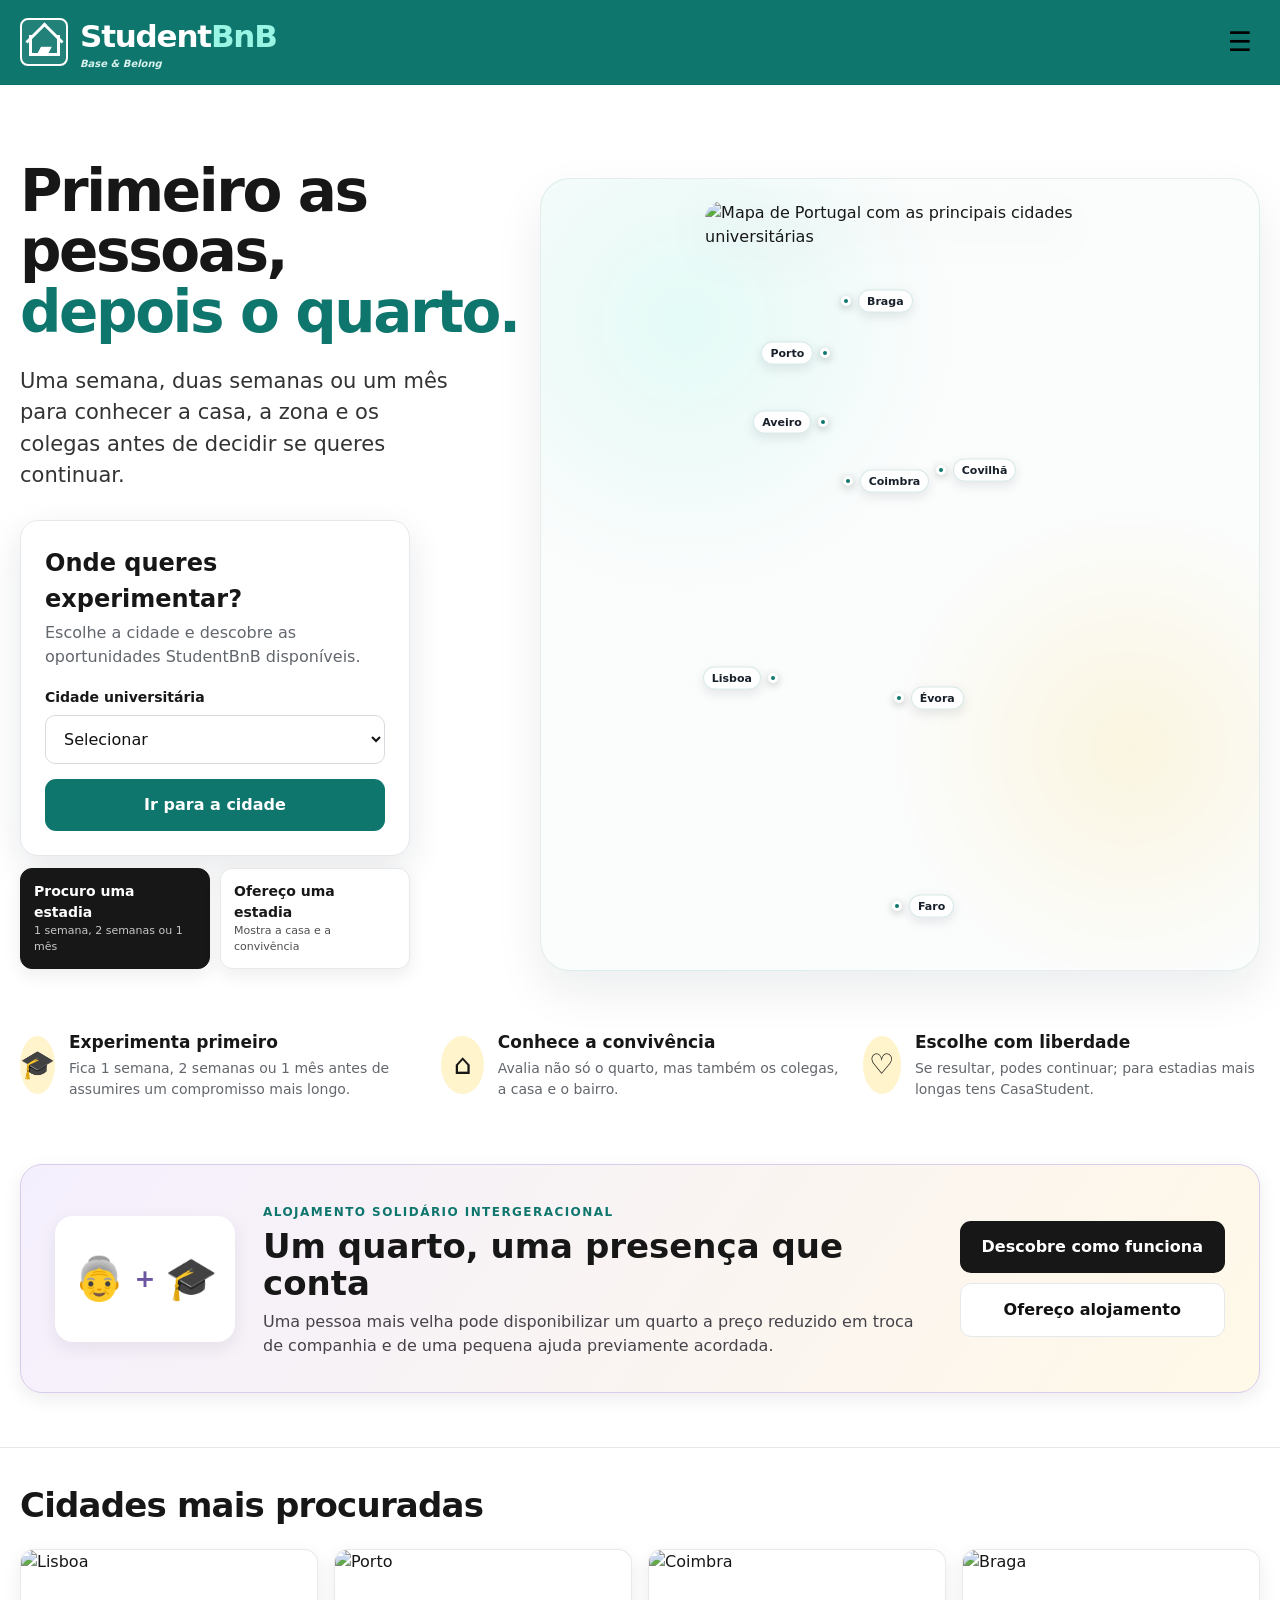
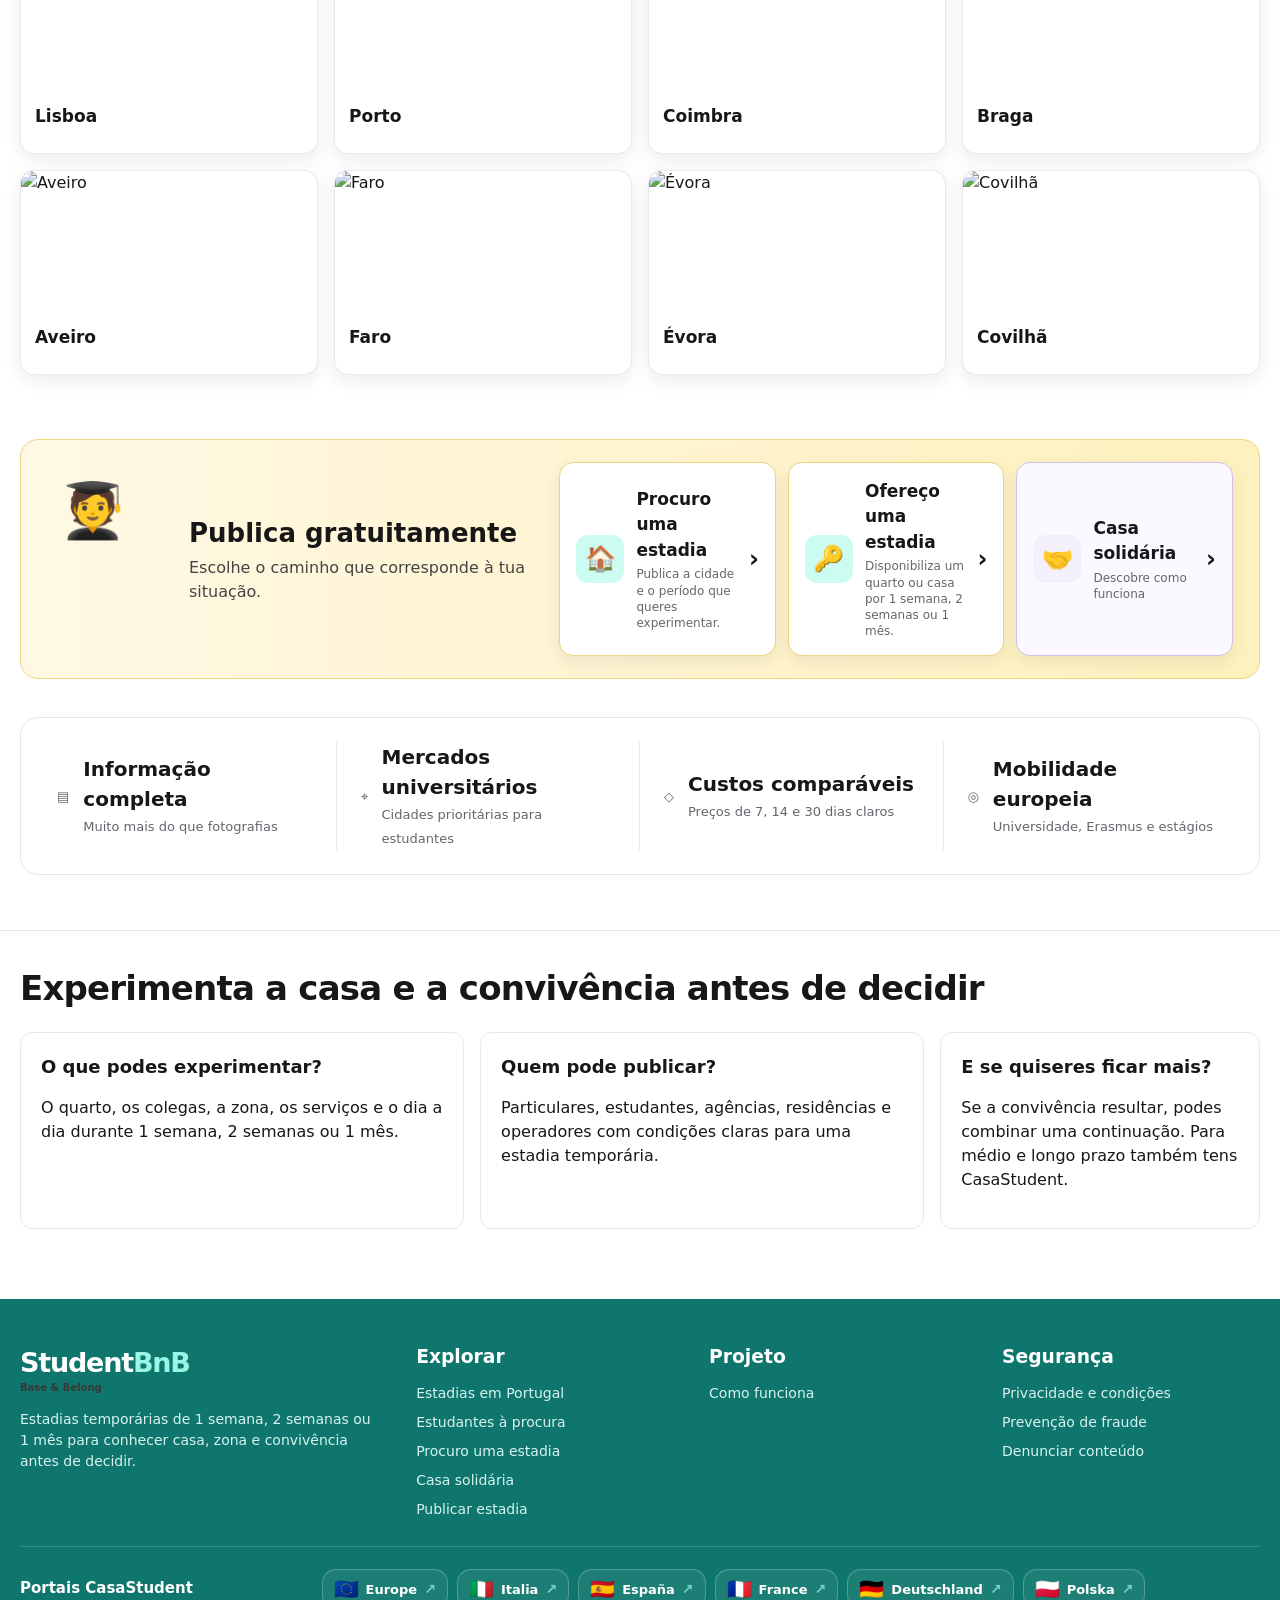
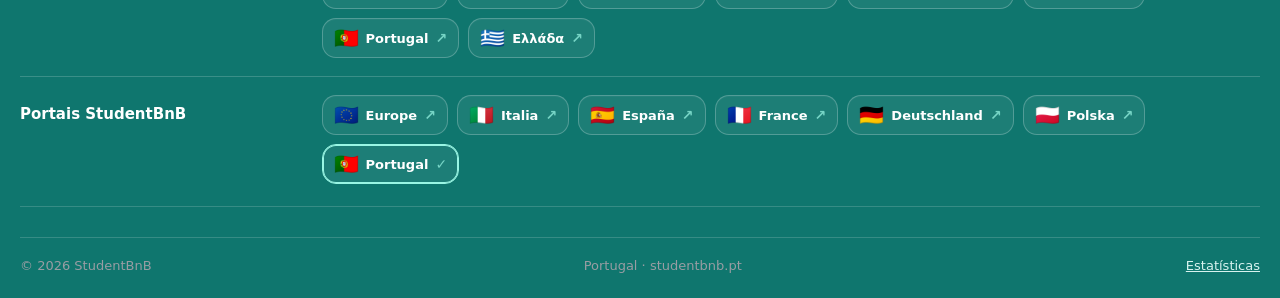
==== commit d301c311: "Load final Portugal map correction on homepage" ====
--- a/index.html
+++ b/index.html
@@ -1,4 +1,4 @@
-<!doctype html><html lang="pt"><head><meta charset="utf-8"><meta name="viewport" content="width=device-width,initial-scale=1"><meta name="theme-color" content="#0F766E"><link rel="stylesheet" href="assets/css/style.css"><link rel="stylesheet" href="assets/css/country.css"><link rel="stylesheet" href="assets/css/studentbnb-brand.css?v=20260903-map-clean"><title>StudentBnB — Experimenta casa e colegas antes de escolher</title><meta name="description" content="Estadias de teste para estudantes de 1 semana, 2 semanas ou 1 mês. Conhece a casa, a zona e os colegas antes de decidir se queres ficar mais tempo."><link rel="canonical" href="https://studentbnb.pt/"><meta name="robots" content="index,follow,max-image-preview:large"><link rel="alternate" hreflang="it" href="https://studentbnb.it/"><link rel="alternate" hreflang="es" href="https://studentbnb.es/"><link rel="alternate" hreflang="fr" href="https://studentbnb.fr/"><link rel="alternate" hreflang="de" href="https://student-bnb.de/"><link rel="alternate" hreflang="pl" href="https://studentbnb.pl/"><link rel="alternate" hreflang="pt" href="https://studentbnb.pt/"><link rel="alternate" hreflang="x-default" href="https://studentbnb.eu/"><script id="studentbnb-website-schema" type="application/ld+json">{"@context":"https://schema.org","@type":"WebSite","name":"StudentBnB","url":"https://studentbnb.pt/","inLanguage":"pt-PT"}</script></head><body>
+<!doctype html><html lang="pt"><head><meta charset="utf-8"><meta name="viewport" content="width=device-width,initial-scale=1"><meta name="theme-color" content="#0F766E"><link rel="stylesheet" href="assets/css/style.css"><link rel="stylesheet" href="assets/css/country.css"><link rel="stylesheet" href="assets/css/studentbnb-brand.css?v=20260903-map-clean"><link rel="stylesheet" href="assets/css/portugal-map-fix.css?v=20260903-final"><title>StudentBnB — Experimenta casa e colegas antes de escolher</title><meta name="description" content="Estadias de teste para estudantes de 1 semana, 2 semanas ou 1 mês. Conhece a casa, a zona e os colegas antes de decidir se queres ficar mais tempo."><link rel="canonical" href="https://studentbnb.pt/"><meta name="robots" content="index,follow,max-image-preview:large"><link rel="alternate" hreflang="it" href="https://studentbnb.it/"><link rel="alternate" hreflang="es" href="https://studentbnb.es/"><link rel="alternate" hreflang="fr" href="https://studentbnb.fr/"><link rel="alternate" hreflang="de" href="https://student-bnb.de/"><link rel="alternate" hreflang="pl" href="https://studentbnb.pl/"><link rel="alternate" hreflang="pt" href="https://studentbnb.pt/"><link rel="alternate" hreflang="x-default" href="https://studentbnb.eu/"><script id="studentbnb-website-schema" type="application/ld+json">{"@context":"https://schema.org","@type":"WebSite","name":"StudentBnB","url":"https://studentbnb.pt/","inLanguage":"pt-PT"}</script></head><body>
 <header class="site-header"><div class="container header-inner"><a class="brand" href="index.html" aria-label="StudentBnB home"><span class="brand-icon" aria-hidden="true"><span class="brand-cap">▰</span></span><span>Student<strong>BnB</strong><small>Base & Belong</small></span></a><button class="menu-button" aria-label="Menu" aria-expanded="false">☰</button><nav class="main-nav" aria-label="Navegação principal"><a href="index.html#how">Como funciona</a><a href="estudantes.html">Estudantes à procura</a><a class="nav-social-link" href="casa-solidaria.html">Casa solidária</a><a class="nav-feature-link" href="procuro.html">Procuro alojamento</a><a class="header-cta" href="publicar.html">Publicar grátis</a><a class="account-link" href="#" data-login>♙ <span data-account-label>Entrar</span></a></nav></div></header>
 <main><section class="home-hero"><div class="container hero-grid"><div class="hero-copy"><h1>Primeiro as pessoas,<br><span>depois o quarto.</span></h1><p>Uma semana, duas semanas ou um mês para conhecer a casa, a zona e os colegas antes de decidir se queres continuar.</p><form class="search-card" id="home-search"><h2>Onde queres experimentar?</h2><p>Escolhe a cidade e descobre as oportunidades StudentBnB disponíveis.</p><div class="field"><label for="home-city">Cidade universitária</label><select id="home-city" name="city"></select></div><button class="btn btn-yellow btn-block" type="submit">Ir para a cidade</button></form><div class="hero-market-actions"><a href="procuro.html"><strong>Procuro uma estadia</strong><small>1 semana, 2 semanas ou 1 mês</small></a><a href="publicar.html"><strong>Ofereço uma estadia</strong><small>Mostra a casa e a convivência</small></a></div></div>
 <div class="map-stage country-market-map" aria-label="Mapa de Portugal com cidades universitárias"><div class="market-map-canvas"><div class="market-map-visual"><img class="market-map-image" src="https://commons.wikimedia.org/wiki/Special:FilePath/Portugal%20location%20map.svg" alt="Mapa de Portugal com as principais cidades universitárias" draggable="false"><a class="map-city-marker label-right" style="--x:36.14%;--y:13.47%" href="cidade.html?city=braga" aria-label="Braga" title="Braga"><span>Braga</span></a><a class="map-city-marker label-left" style="--x:30.81%;--y:20.39%" href="cidade.html?city=porto" aria-label="Porto" title="Porto"><span>Porto</span></a><a class="map-city-marker label-left" style="--x:30.16%;--y:29.63%" href="cidade.html?city=aveiro" aria-label="Aveiro" title="Aveiro"><span>Aveiro</span></a><a class="map-city-marker label-right" style="--x:36.57%;--y:37.44%" href="cidade.html?city=coimbra" aria-label="Coimbra" title="Coimbra"><span>Coimbra</span></a><a class="map-city-marker label-right" style="--x:60.43%;--y:36.07%" href="cidade.html?city=covilha" aria-label="Covilhã" title="Covilhã"><span>Covilhã</span></a><a class="map-city-marker label-left" style="--x:17.39%;--y:63.89%" href="cidade.html?city=lisboa" aria-label="Lisboa" title="Lisboa"><span>Lisboa</span></a><a class="map-city-marker label-right" style="--x:49.64%;--y:66.58%" href="cidade.html?city=evora" aria-label="Évora" title="Évora"><span>Évora</span></a><a class="map-city-marker label-right" style="--x:49.20%;--y:94.30%" href="cidade.html?city=faro" aria-label="Faro" title="Faro"><span>Faro</span></a></div></div></div></div>
--- a/assets/css/portugal-map-fix.css
+++ b/assets/css/portugal-map-fix.css
@@ -0,0 +1,119 @@
+/* Portugal home map — final proportional/responsive correction.
+   Loaded after studentbnb-brand.css so the country map can no longer inherit
+   the older oversized / distorted hero overrides. */
+.country-market-map{
+  position:relative!important;
+  display:flex!important;
+  align-items:center!important;
+  justify-content:center!important;
+  min-height:0!important;
+  margin:0!important;
+  padding:18px 0!important;
+  overflow:visible!important;
+  background:transparent!important;
+  box-shadow:none!important;
+  border:0!important;
+}
+.country-market-map::before{
+  content:"PORTUGAL"!important;
+  display:block!important;
+  position:absolute!important;
+  left:50%!important;
+  top:50%!important;
+  transform:translate(-50%,-50%) rotate(-90deg)!important;
+  z-index:0!important;
+  font-size:clamp(54px,7vw,92px)!important;
+  line-height:1!important;
+  font-weight:950!important;
+  letter-spacing:.08em!important;
+  color:rgba(15,118,110,.055)!important;
+  pointer-events:none!important;
+  white-space:nowrap!important;
+}
+.market-map-canvas{
+  position:relative!important;
+  z-index:1!important;
+  width:100%!important;
+  min-height:0!important;
+  display:grid!important;
+  place-items:center!important;
+  padding:22px 28px!important;
+  border-radius:30px!important;
+  background:
+    radial-gradient(circle at 20% 18%,rgba(153,246,228,.24),transparent 31%),
+    radial-gradient(circle at 82% 72%,rgba(255,196,0,.11),transparent 29%),
+    #fbfcfc!important;
+  border:1px solid rgba(15,118,110,.10)!important;
+  box-shadow:0 20px 48px rgba(15,23,42,.08)!important;
+  overflow:hidden!important;
+}
+.market-map-visual{
+  position:relative!important;
+  width:min(100%,390px)!important;
+  max-width:390px!important;
+  height:auto!important;
+  max-height:none!important;
+  aspect-ratio:611.82129 / 1172.6089!important;
+  margin:0 auto!important;
+  background:transparent!important;
+  overflow:visible!important;
+  isolation:isolate!important;
+}
+.market-map-image{
+  content:normal!important;
+  display:block!important;
+  width:100%!important;
+  height:100%!important;
+  min-height:0!important;
+  max-height:none!important;
+  object-fit:contain!important;
+  object-position:center!important;
+  border-radius:18px!important;
+  filter:drop-shadow(0 14px 22px rgba(15,23,42,.13)) saturate(.92)!important;
+  transform:none!important;
+}
+.market-map-visual::after{display:none!important}
+.map-city-marker{
+  display:block!important;
+  position:absolute!important;
+  left:var(--x)!important;
+  top:var(--y)!important;
+  z-index:5!important;
+  width:10px!important;
+  height:10px!important;
+  border-radius:50%!important;
+  background:#0F766E!important;
+  border:3px solid #fff!important;
+  box-shadow:0 2px 8px rgba(0,0,0,.25)!important;
+  transform:translate(-50%,-50%)!important;
+}
+.map-city-marker span{
+  position:absolute!important;
+  top:50%!important;
+  transform:translateY(-50%)!important;
+  background:rgba(255,255,255,.96)!important;
+  color:#17202a!important;
+  border:1px solid rgba(15,118,110,.16)!important;
+  border-radius:999px!important;
+  padding:5px 8px!important;
+  font-size:11px!important;
+  font-weight:850!important;
+  line-height:1!important;
+  white-space:nowrap!important;
+  box-shadow:0 4px 12px rgba(15,23,42,.10)!important;
+}
+.map-city-marker.label-right span{left:14px!important}
+.map-city-marker.label-left span{right:14px!important}
+.map-city-marker:hover{background:#FFC400!important;transform:translate(-50%,-50%) scale(1.12)!important}
+@media(max-width:820px){
+  .country-market-map{padding:10px 0 4px!important}
+  .market-map-canvas{padding:18px 20px!important;border-radius:24px!important}
+  .market-map-visual{width:min(78vw,350px)!important;max-width:350px!important}
+  .country-market-map::before{font-size:58px!important}
+}
+@media(max-width:590px){
+  .market-map-canvas{padding:15px 12px!important;border-radius:20px!important}
+  .market-map-visual{width:min(74vw,300px)!important;max-width:300px!important}
+  .map-city-marker span{font-size:10px!important;padding:4px 6px!important}
+  .country-market-map::before{font-size:46px!important;opacity:.8!important}
+}
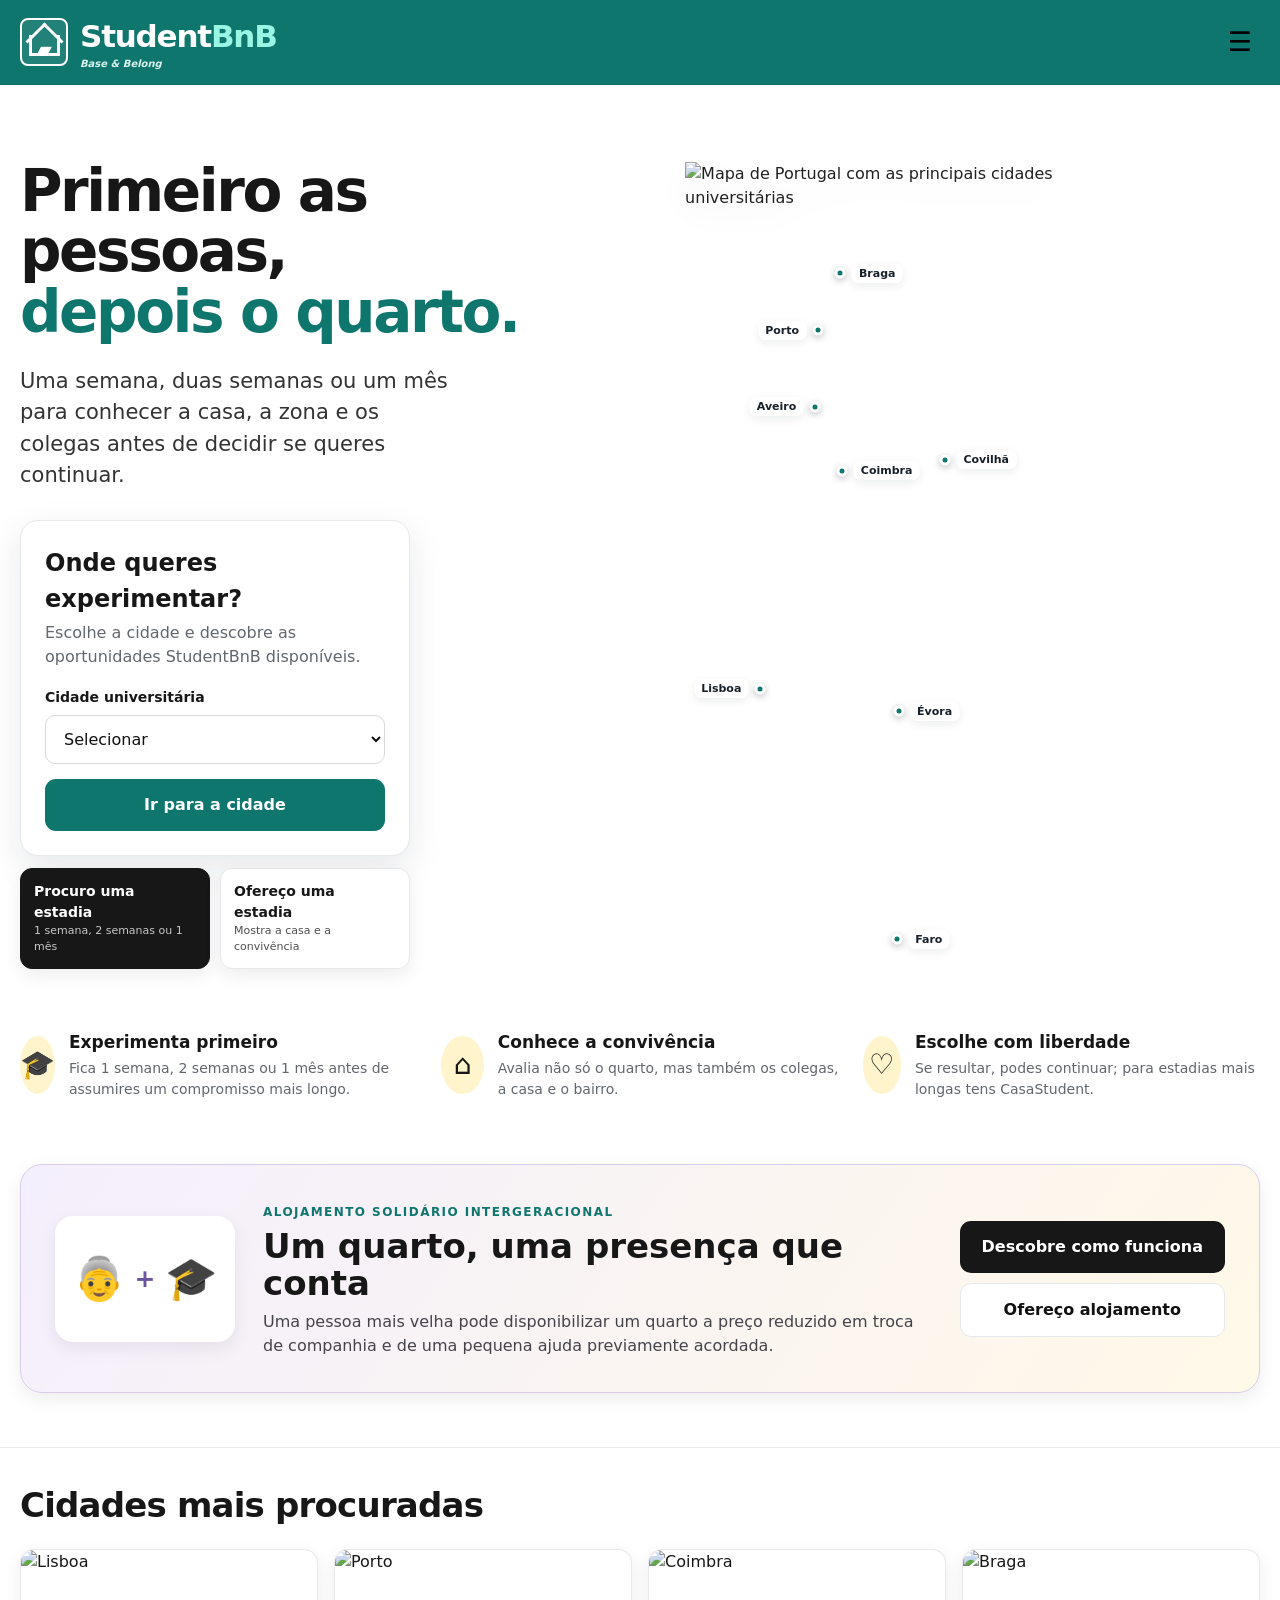
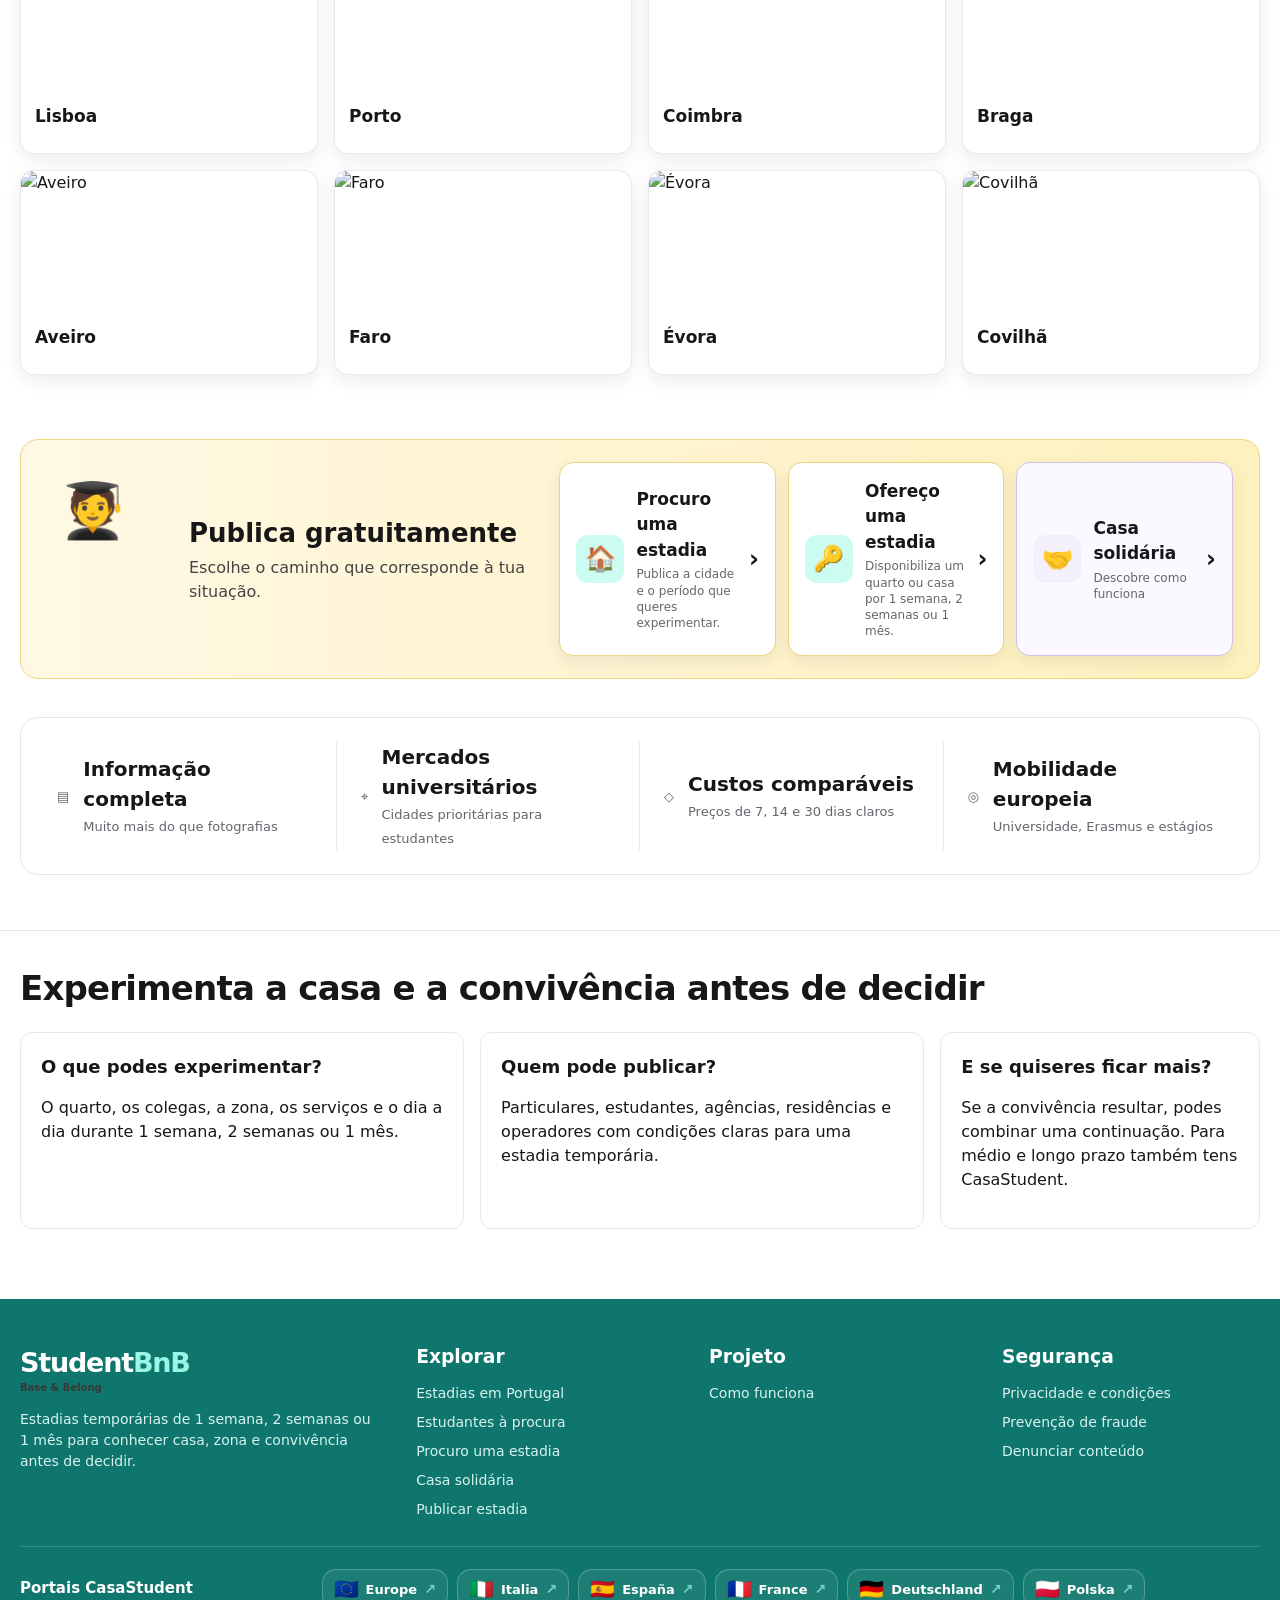
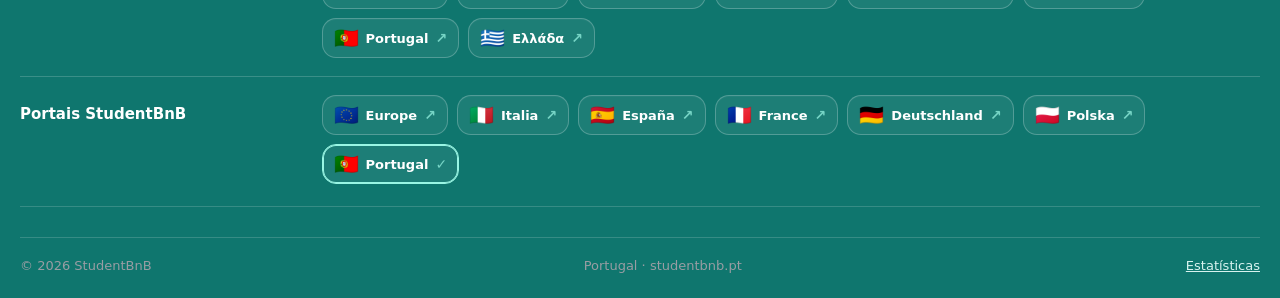
==== commit 8b497e1e: "Bust Portugal map CSS cache on homepage" ====
--- a/index.html
+++ b/index.html
@@ -1,4 +1,4 @@
-<!doctype html><html lang="pt"><head><meta charset="utf-8"><meta name="viewport" content="width=device-width,initial-scale=1"><meta name="theme-color" content="#0F766E"><link rel="stylesheet" href="assets/css/style.css"><link rel="stylesheet" href="assets/css/country.css"><link rel="stylesheet" href="assets/css/studentbnb-brand.css?v=20260903-map-clean"><link rel="stylesheet" href="assets/css/portugal-map-fix.css?v=20260903-final"><title>StudentBnB — Experimenta casa e colegas antes de escolher</title><meta name="description" content="Estadias de teste para estudantes de 1 semana, 2 semanas ou 1 mês. Conhece a casa, a zona e os colegas antes de decidir se queres ficar mais tempo."><link rel="canonical" href="https://studentbnb.pt/"><meta name="robots" content="index,follow,max-image-preview:large"><link rel="alternate" hreflang="it" href="https://studentbnb.it/"><link rel="alternate" hreflang="es" href="https://studentbnb.es/"><link rel="alternate" hreflang="fr" href="https://studentbnb.fr/"><link rel="alternate" hreflang="de" href="https://student-bnb.de/"><link rel="alternate" hreflang="pl" href="https://studentbnb.pl/"><link rel="alternate" hreflang="pt" href="https://studentbnb.pt/"><link rel="alternate" hreflang="x-default" href="https://studentbnb.eu/"><script id="studentbnb-website-schema" type="application/ld+json">{"@context":"https://schema.org","@type":"WebSite","name":"StudentBnB","url":"https://studentbnb.pt/","inLanguage":"pt-PT"}</script></head><body>
+<!doctype html><html lang="pt"><head><meta charset="utf-8"><meta name="viewport" content="width=device-width,initial-scale=1"><meta name="theme-color" content="#0F766E"><link rel="stylesheet" href="assets/css/style.css"><link rel="stylesheet" href="assets/css/country.css"><link rel="stylesheet" href="assets/css/studentbnb-brand.css?v=20260903-map-clean"><link rel="stylesheet" href="assets/css/portugal-map-fix.css?v=20260903-1828"><title>StudentBnB — Experimenta casa e colegas antes de escolher</title><meta name="description" content="Estadias de teste para estudantes de 1 semana, 2 semanas ou 1 mês. Conhece a casa, a zona e os colegas antes de decidir se queres ficar mais tempo."><link rel="canonical" href="https://studentbnb.pt/"><meta name="robots" content="index,follow,max-image-preview:large"><link rel="alternate" hreflang="it" href="https://studentbnb.it/"><link rel="alternate" hreflang="es" href="https://studentbnb.es/"><link rel="alternate" hreflang="fr" href="https://studentbnb.fr/"><link rel="alternate" hreflang="de" href="https://student-bnb.de/"><link rel="alternate" hreflang="pl" href="https://studentbnb.pl/"><link rel="alternate" hreflang="pt" href="https://studentbnb.pt/"><link rel="alternate" hreflang="x-default" href="https://studentbnb.eu/"><script id="studentbnb-website-schema" type="application/ld+json">{"@context":"https://schema.org","@type":"WebSite","name":"StudentBnB","url":"https://studentbnb.pt/","inLanguage":"pt-PT"}</script></head><body>
 <header class="site-header"><div class="container header-inner"><a class="brand" href="index.html" aria-label="StudentBnB home"><span class="brand-icon" aria-hidden="true"><span class="brand-cap">▰</span></span><span>Student<strong>BnB</strong><small>Base & Belong</small></span></a><button class="menu-button" aria-label="Menu" aria-expanded="false">☰</button><nav class="main-nav" aria-label="Navegação principal"><a href="index.html#how">Como funciona</a><a href="estudantes.html">Estudantes à procura</a><a class="nav-social-link" href="casa-solidaria.html">Casa solidária</a><a class="nav-feature-link" href="procuro.html">Procuro alojamento</a><a class="header-cta" href="publicar.html">Publicar grátis</a><a class="account-link" href="#" data-login>♙ <span data-account-label>Entrar</span></a></nav></div></header>
 <main><section class="home-hero"><div class="container hero-grid"><div class="hero-copy"><h1>Primeiro as pessoas,<br><span>depois o quarto.</span></h1><p>Uma semana, duas semanas ou um mês para conhecer a casa, a zona e os colegas antes de decidir se queres continuar.</p><form class="search-card" id="home-search"><h2>Onde queres experimentar?</h2><p>Escolhe a cidade e descobre as oportunidades StudentBnB disponíveis.</p><div class="field"><label for="home-city">Cidade universitária</label><select id="home-city" name="city"></select></div><button class="btn btn-yellow btn-block" type="submit">Ir para a cidade</button></form><div class="hero-market-actions"><a href="procuro.html"><strong>Procuro uma estadia</strong><small>1 semana, 2 semanas ou 1 mês</small></a><a href="publicar.html"><strong>Ofereço uma estadia</strong><small>Mostra a casa e a convivência</small></a></div></div>
 <div class="map-stage country-market-map" aria-label="Mapa de Portugal com cidades universitárias"><div class="market-map-canvas"><div class="market-map-visual"><img class="market-map-image" src="https://commons.wikimedia.org/wiki/Special:FilePath/Portugal%20location%20map.svg" alt="Mapa de Portugal com as principais cidades universitárias" draggable="false"><a class="map-city-marker label-right" style="--x:36.14%;--y:13.47%" href="cidade.html?city=braga" aria-label="Braga" title="Braga"><span>Braga</span></a><a class="map-city-marker label-left" style="--x:30.81%;--y:20.39%" href="cidade.html?city=porto" aria-label="Porto" title="Porto"><span>Porto</span></a><a class="map-city-marker label-left" style="--x:30.16%;--y:29.63%" href="cidade.html?city=aveiro" aria-label="Aveiro" title="Aveiro"><span>Aveiro</span></a><a class="map-city-marker label-right" style="--x:36.57%;--y:37.44%" href="cidade.html?city=coimbra" aria-label="Coimbra" title="Coimbra"><span>Coimbra</span></a><a class="map-city-marker label-right" style="--x:60.43%;--y:36.07%" href="cidade.html?city=covilha" aria-label="Covilhã" title="Covilhã"><span>Covilhã</span></a><a class="map-city-marker label-left" style="--x:17.39%;--y:63.89%" href="cidade.html?city=lisboa" aria-label="Lisboa" title="Lisboa"><span>Lisboa</span></a><a class="map-city-marker label-right" style="--x:49.64%;--y:66.58%" href="cidade.html?city=evora" aria-label="Évora" title="Évora"><span>Évora</span></a><a class="map-city-marker label-right" style="--x:49.20%;--y:94.30%" href="cidade.html?city=faro" aria-label="Faro" title="Faro"><span>Faro</span></a></div></div></div></div>
--- a/assets/css/portugal-map-fix.css
+++ b/assets/css/portugal-map-fix.css
@@ -1,6 +1,6 @@
-/* Portugal home map — final proportional/responsive correction.
-   Loaded after studentbnb-brand.css so the country map can no longer inherit
-   the older oversized / distorted hero overrides. */
+/* Portugal home map — aligned with the other StudentBnB country heroes.
+   Keep the geographically correct Portugal source, but remove the standalone
+   card treatment that made PT look like a different product. */
 .country-market-map{
   position:relative!important;
   display:flex!important;
@@ -8,51 +8,32 @@
   justify-content:center!important;
   min-height:0!important;
   margin:0!important;
-  padding:18px 0!important;
+  padding:0!important;
   overflow:visible!important;
   background:transparent!important;
   box-shadow:none!important;
   border:0!important;
 }
-.country-market-map::before{
-  content:"PORTUGAL"!important;
-  display:block!important;
-  position:absolute!important;
-  left:50%!important;
-  top:50%!important;
-  transform:translate(-50%,-50%) rotate(-90deg)!important;
-  z-index:0!important;
-  font-size:clamp(54px,7vw,92px)!important;
-  line-height:1!important;
-  font-weight:950!important;
-  letter-spacing:.08em!important;
-  color:rgba(15,118,110,.055)!important;
-  pointer-events:none!important;
-  white-space:nowrap!important;
-}
+.country-market-map::before{display:none!important;content:none!important}
 .market-map-canvas{
   position:relative!important;
-  z-index:1!important;
   width:100%!important;
   min-height:0!important;
-  display:grid!important;
-  place-items:center!important;
-  padding:22px 28px!important;
-  border-radius:30px!important;
-  background:
-    radial-gradient(circle at 20% 18%,rgba(153,246,228,.24),transparent 31%),
-    radial-gradient(circle at 82% 72%,rgba(255,196,0,.11),transparent 29%),
-    #fbfcfc!important;
-  border:1px solid rgba(15,118,110,.10)!important;
-  box-shadow:0 20px 48px rgba(15,23,42,.08)!important;
-  overflow:hidden!important;
+  display:flex!important;
+  align-items:center!important;
+  justify-content:center!important;
+  padding:0!important;
+  border-radius:0!important;
+  background:transparent!important;
+  border:0!important;
+  box-shadow:none!important;
+  overflow:visible!important;
 }
 .market-map-visual{
   position:relative!important;
-  width:min(100%,390px)!important;
-  max-width:390px!important;
+  width:min(100%,430px)!important;
+  max-width:430px!important;
   height:auto!important;
-  max-height:none!important;
   aspect-ratio:611.82129 / 1172.6089!important;
   margin:0 auto!important;
   background:transparent!important;
@@ -60,7 +41,6 @@
   isolation:isolate!important;
 }
 .market-map-image{
-  content:normal!important;
   display:block!important;
   width:100%!important;
   height:100%!important;
@@ -68,52 +48,50 @@
   max-height:none!important;
   object-fit:contain!important;
   object-position:center!important;
-  border-radius:18px!important;
-  filter:drop-shadow(0 14px 22px rgba(15,23,42,.13)) saturate(.92)!important;
+  border-radius:0!important;
+  filter:grayscale(.12) saturate(.82) drop-shadow(0 16px 20px rgba(15,23,42,.12))!important;
+  opacity:.96!important;
   transform:none!important;
 }
-.market-map-visual::after{display:none!important}
+.market-map-visual::after{display:none!important;content:none!important}
 .map-city-marker{
   display:block!important;
   position:absolute!important;
   left:var(--x)!important;
   top:var(--y)!important;
   z-index:5!important;
-  width:10px!important;
-  height:10px!important;
+  width:11px!important;
+  height:11px!important;
   border-radius:50%!important;
   background:#0F766E!important;
   border:3px solid #fff!important;
-  box-shadow:0 2px 8px rgba(0,0,0,.25)!important;
+  box-shadow:0 2px 7px rgba(15,23,42,.28)!important;
   transform:translate(-50%,-50%)!important;
 }
 .map-city-marker span{
   position:absolute!important;
   top:50%!important;
   transform:translateY(-50%)!important;
-  background:rgba(255,255,255,.96)!important;
+  background:rgba(255,255,255,.94)!important;
   color:#17202a!important;
-  border:1px solid rgba(15,118,110,.16)!important;
-  border-radius:999px!important;
-  padding:5px 8px!important;
+  border:0!important;
+  border-radius:7px!important;
+  padding:4px 7px!important;
   font-size:11px!important;
-  font-weight:850!important;
+  font-weight:800!important;
   line-height:1!important;
   white-space:nowrap!important;
-  box-shadow:0 4px 12px rgba(15,23,42,.10)!important;
+  box-shadow:0 3px 10px rgba(15,23,42,.08)!important;
 }
 .map-city-marker.label-right span{left:14px!important}
 .map-city-marker.label-left span{right:14px!important}
-.map-city-marker:hover{background:#FFC400!important;transform:translate(-50%,-50%) scale(1.12)!important}
+.map-city-marker:hover{background:#FFC400!important;transform:translate(-50%,-50%) scale(1.14)!important}
 @media(max-width:820px){
-  .country-market-map{padding:10px 0 4px!important}
-  .market-map-canvas{padding:18px 20px!important;border-radius:24px!important}
-  .market-map-visual{width:min(78vw,350px)!important;max-width:350px!important}
-  .country-market-map::before{font-size:58px!important}
+  .country-market-map{padding:4px 0 0!important}
+  .market-map-visual{width:min(72vw,370px)!important;max-width:370px!important}
 }
 @media(max-width:590px){
-  .market-map-canvas{padding:15px 12px!important;border-radius:20px!important}
-  .market-map-visual{width:min(74vw,300px)!important;max-width:300px!important}
+  .market-map-visual{width:min(70vw,305px)!important;max-width:305px!important}
+  .map-city-marker{width:10px!important;height:10px!important}
   .map-city-marker span{font-size:10px!important;padding:4px 6px!important}
-  .country-market-map::before{font-size:46px!important;opacity:.8!important}
 }
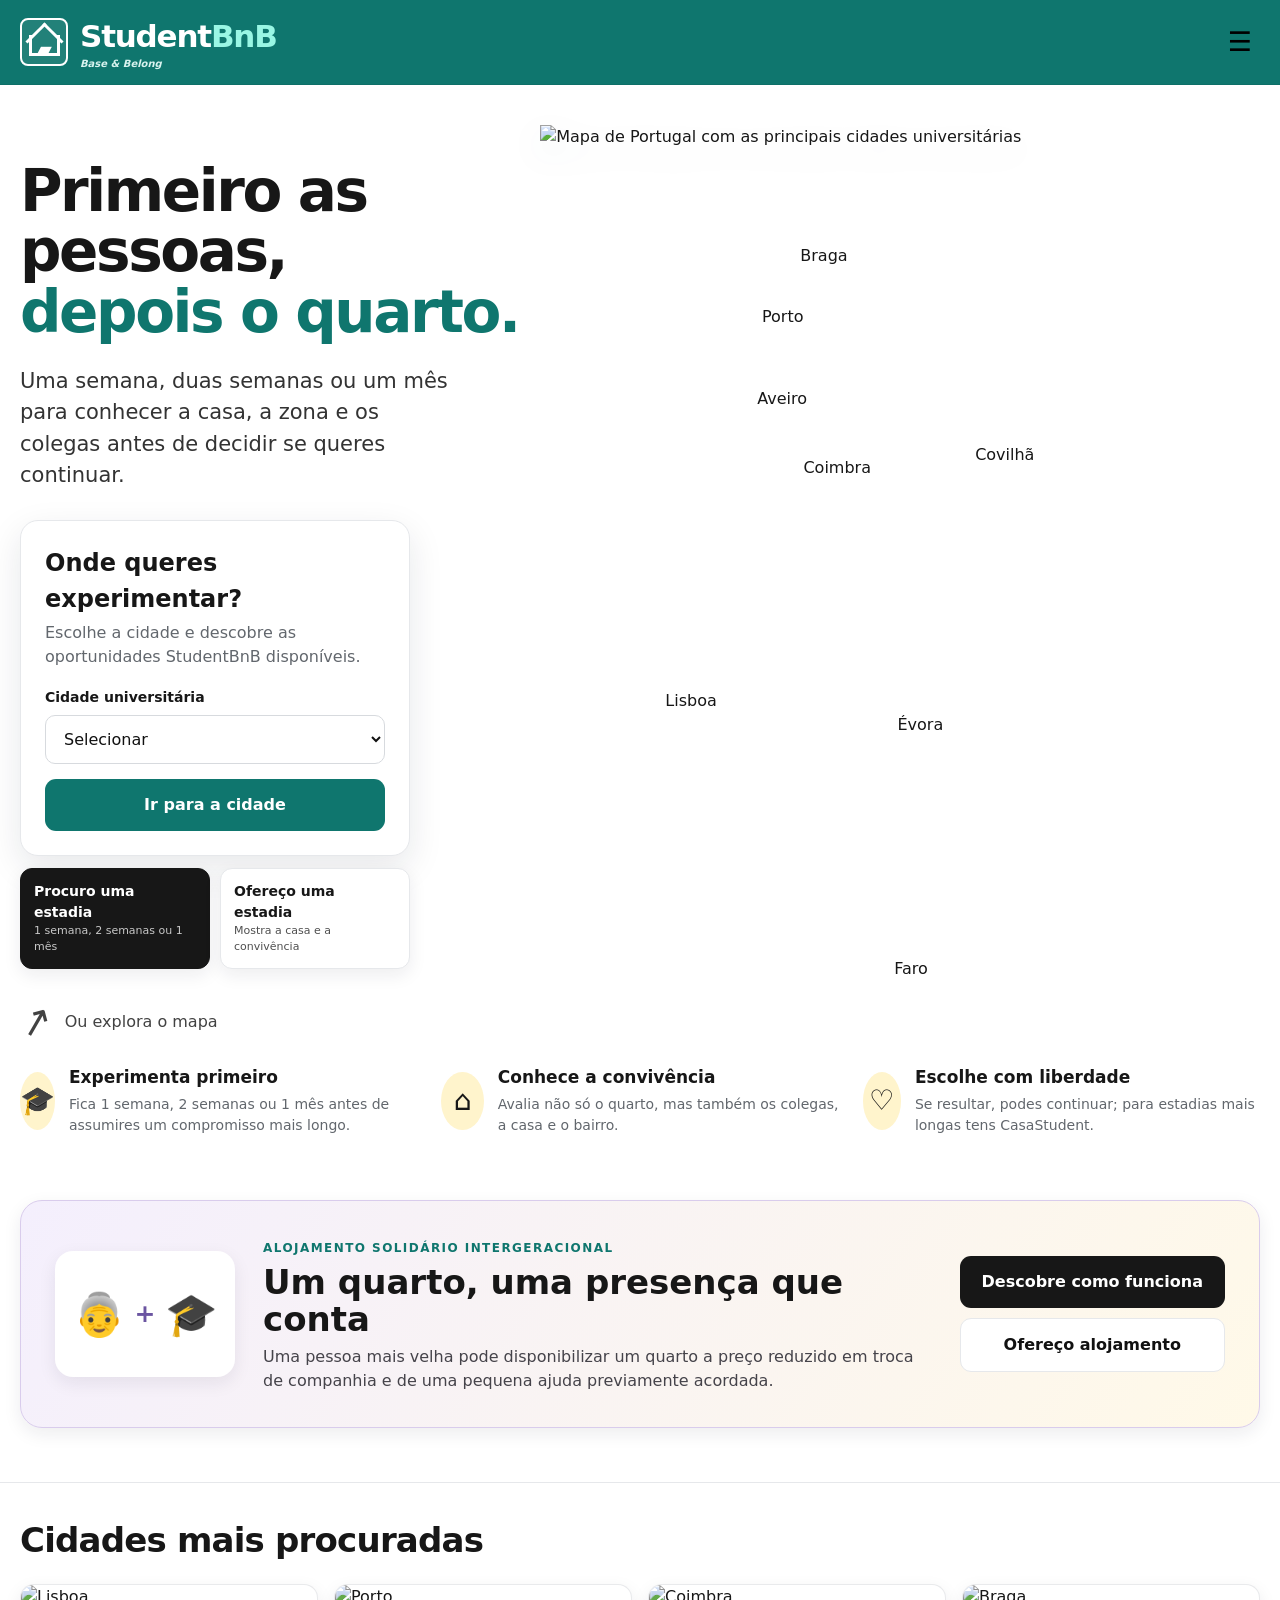
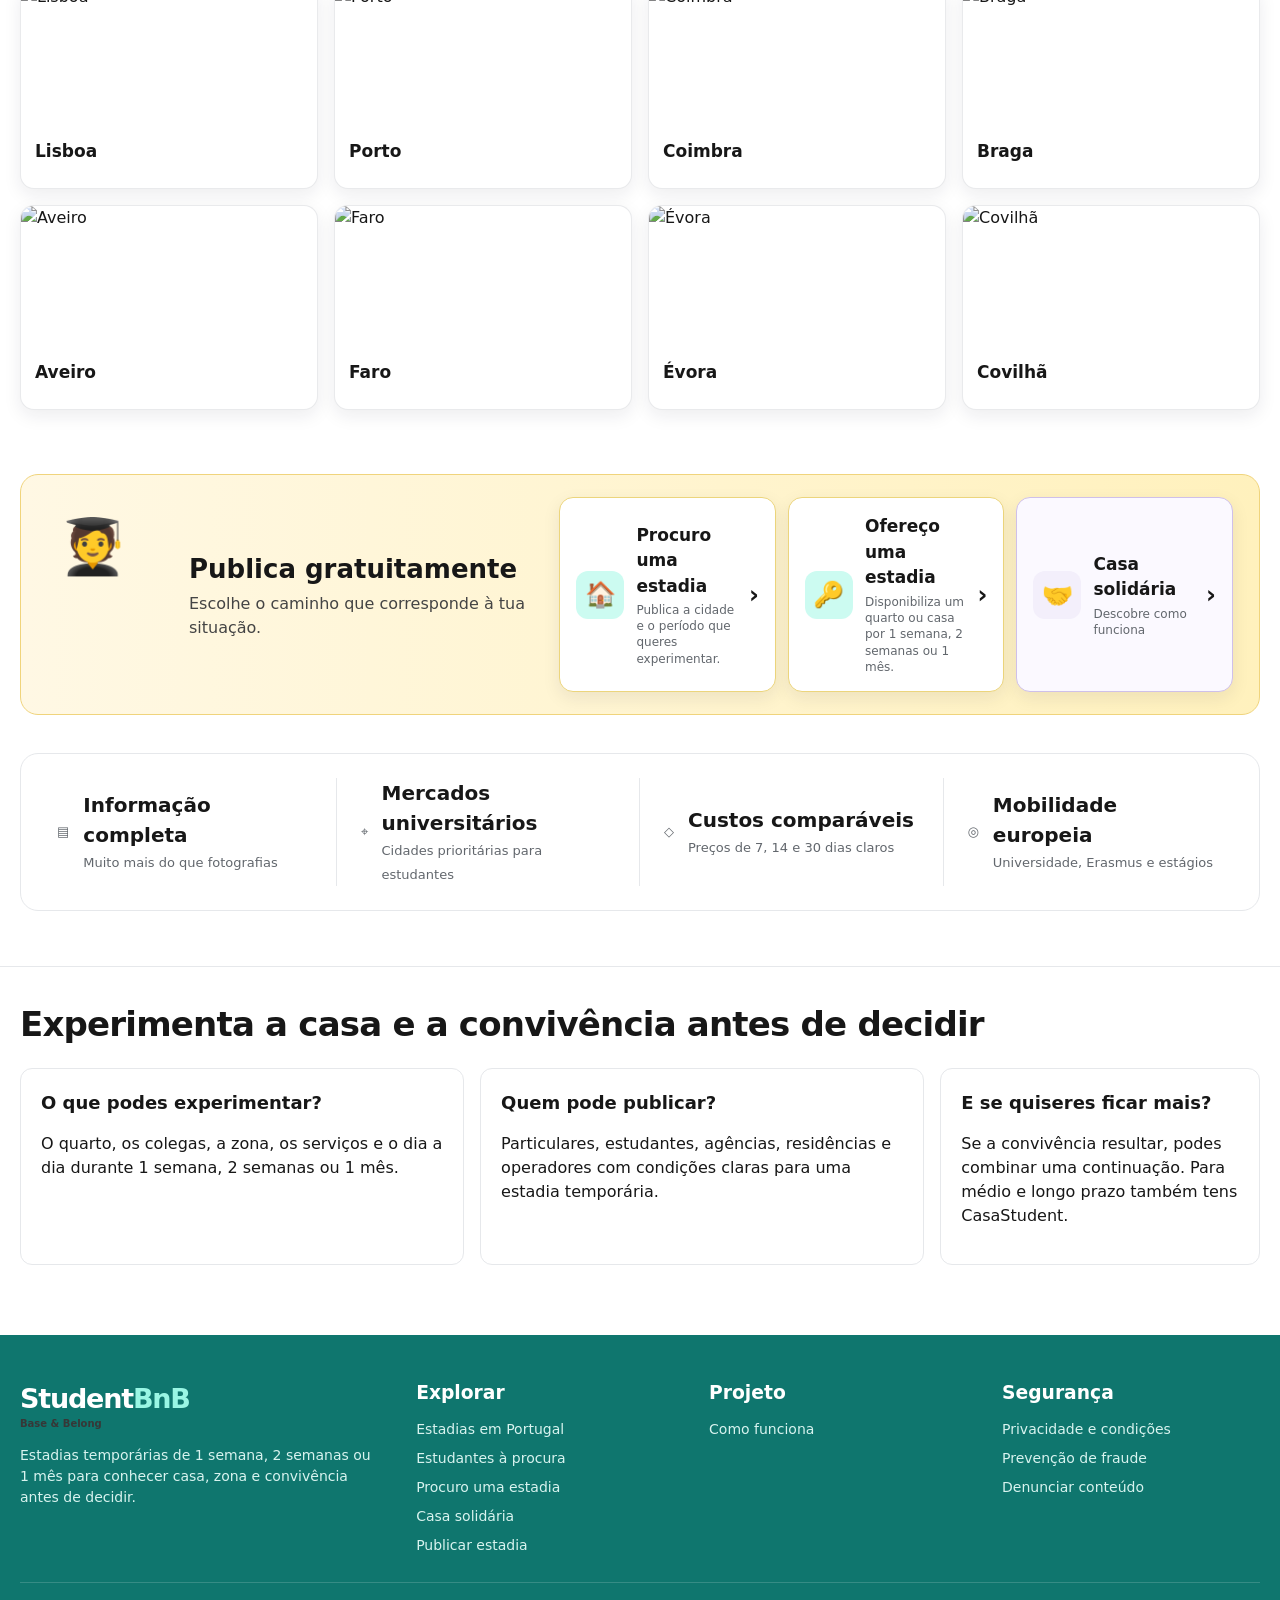
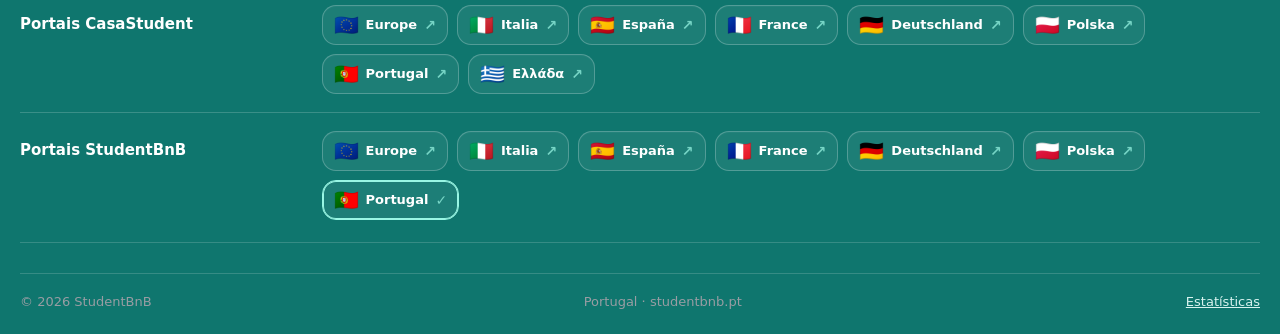
==== commit 98ee4723: "Align Portugal map structure with other StudentBnB country sites" ====
--- a/index.html
+++ b/index.html
@@ -1,8 +1,7 @@
-<!doctype html><html lang="pt"><head><meta charset="utf-8"><meta name="viewport" content="width=device-width,initial-scale=1"><meta name="theme-color" content="#0F766E"><link rel="stylesheet" href="assets/css/style.css"><link rel="stylesheet" href="assets/css/country.css"><link rel="stylesheet" href="assets/css/studentbnb-brand.css?v=20260903-map-clean"><link rel="stylesheet" href="assets/css/portugal-map-fix.css?v=20260903-1828"><title>StudentBnB — Experimenta casa e colegas antes de escolher</title><meta name="description" content="Estadias de teste para estudantes de 1 semana, 2 semanas ou 1 mês. Conhece a casa, a zona e os colegas antes de decidir se queres ficar mais tempo."><link rel="canonical" href="https://studentbnb.pt/"><meta name="robots" content="index,follow,max-image-preview:large"><link rel="alternate" hreflang="it" href="https://studentbnb.it/"><link rel="alternate" hreflang="es" href="https://studentbnb.es/"><link rel="alternate" hreflang="fr" href="https://studentbnb.fr/"><link rel="alternate" hreflang="de" href="https://student-bnb.de/"><link rel="alternate" hreflang="pl" href="https://studentbnb.pl/"><link rel="alternate" hreflang="pt" href="https://studentbnb.pt/"><link rel="alternate" hreflang="x-default" href="https://studentbnb.eu/"><script id="studentbnb-website-schema" type="application/ld+json">{"@context":"https://schema.org","@type":"WebSite","name":"StudentBnB","url":"https://studentbnb.pt/","inLanguage":"pt-PT"}</script></head><body>
+<!doctype html><html lang="pt"><head><meta charset="utf-8"><meta name="viewport" content="width=device-width,initial-scale=1"><meta name="theme-color" content="#0F766E"><link rel="stylesheet" href="assets/css/style.css"><link rel="stylesheet" href="assets/css/country.css"><link rel="stylesheet" href="assets/css/studentbnb-brand.css?v=20260903-map-clean"><title>StudentBnB — Experimenta casa e colegas antes de escolher</title><meta name="description" content="Estadias de teste para estudantes de 1 semana, 2 semanas ou 1 mês. Conhece a casa, a zona e os colegas antes de decidir se queres ficar mais tempo."><link rel="canonical" href="https://studentbnb.pt/"><meta name="robots" content="index,follow,max-image-preview:large"><link rel="alternate" hreflang="it" href="https://studentbnb.it/"><link rel="alternate" hreflang="es" href="https://studentbnb.es/"><link rel="alternate" hreflang="fr" href="https://studentbnb.fr/"><link rel="alternate" hreflang="de" href="https://student-bnb.de/"><link rel="alternate" hreflang="pl" href="https://studentbnb.pl/"><link rel="alternate" hreflang="pt" href="https://studentbnb.pt/"><link rel="alternate" hreflang="x-default" href="https://studentbnb.eu/"><script id="studentbnb-website-schema" type="application/ld+json">{"@context":"https://schema.org","@type":"WebSite","name":"StudentBnB","url":"https://studentbnb.pt/","inLanguage":"pt-PT"}</script></head><body>
 <header class="site-header"><div class="container header-inner"><a class="brand" href="index.html" aria-label="StudentBnB home"><span class="brand-icon" aria-hidden="true"><span class="brand-cap">▰</span></span><span>Student<strong>BnB</strong><small>Base & Belong</small></span></a><button class="menu-button" aria-label="Menu" aria-expanded="false">☰</button><nav class="main-nav" aria-label="Navegação principal"><a href="index.html#how">Como funciona</a><a href="estudantes.html">Estudantes à procura</a><a class="nav-social-link" href="casa-solidaria.html">Casa solidária</a><a class="nav-feature-link" href="procuro.html">Procuro alojamento</a><a class="header-cta" href="publicar.html">Publicar grátis</a><a class="account-link" href="#" data-login>♙ <span data-account-label>Entrar</span></a></nav></div></header>
-<main><section class="home-hero"><div class="container hero-grid"><div class="hero-copy"><h1>Primeiro as pessoas,<br><span>depois o quarto.</span></h1><p>Uma semana, duas semanas ou um mês para conhecer a casa, a zona e os colegas antes de decidir se queres continuar.</p><form class="search-card" id="home-search"><h2>Onde queres experimentar?</h2><p>Escolhe a cidade e descobre as oportunidades StudentBnB disponíveis.</p><div class="field"><label for="home-city">Cidade universitária</label><select id="home-city" name="city"></select></div><button class="btn btn-yellow btn-block" type="submit">Ir para a cidade</button></form><div class="hero-market-actions"><a href="procuro.html"><strong>Procuro uma estadia</strong><small>1 semana, 2 semanas ou 1 mês</small></a><a href="publicar.html"><strong>Ofereço uma estadia</strong><small>Mostra a casa e a convivência</small></a></div></div>
-<div class="map-stage country-market-map" aria-label="Mapa de Portugal com cidades universitárias"><div class="market-map-canvas"><div class="market-map-visual"><img class="market-map-image" src="https://commons.wikimedia.org/wiki/Special:FilePath/Portugal%20location%20map.svg" alt="Mapa de Portugal com as principais cidades universitárias" draggable="false"><a class="map-city-marker label-right" style="--x:36.14%;--y:13.47%" href="cidade.html?city=braga" aria-label="Braga" title="Braga"><span>Braga</span></a><a class="map-city-marker label-left" style="--x:30.81%;--y:20.39%" href="cidade.html?city=porto" aria-label="Porto" title="Porto"><span>Porto</span></a><a class="map-city-marker label-left" style="--x:30.16%;--y:29.63%" href="cidade.html?city=aveiro" aria-label="Aveiro" title="Aveiro"><span>Aveiro</span></a><a class="map-city-marker label-right" style="--x:36.57%;--y:37.44%" href="cidade.html?city=coimbra" aria-label="Coimbra" title="Coimbra"><span>Coimbra</span></a><a class="map-city-marker label-right" style="--x:60.43%;--y:36.07%" href="cidade.html?city=covilha" aria-label="Covilhã" title="Covilhã"><span>Covilhã</span></a><a class="map-city-marker label-left" style="--x:17.39%;--y:63.89%" href="cidade.html?city=lisboa" aria-label="Lisboa" title="Lisboa"><span>Lisboa</span></a><a class="map-city-marker label-right" style="--x:49.64%;--y:66.58%" href="cidade.html?city=evora" aria-label="Évora" title="Évora"><span>Évora</span></a><a class="map-city-marker label-right" style="--x:49.20%;--y:94.30%" href="cidade.html?city=faro" aria-label="Faro" title="Faro"><span>Faro</span></a></div></div></div></div>
-<div class="container value-strip" id="how"><div class="value-item"><span class="icon-circle">🎓</span><div><h3>Experimenta primeiro</h3><p>Fica 1 semana, 2 semanas ou 1 mês antes de assumires um compromisso mais longo.</p></div></div><div class="value-item"><span class="icon-circle">⌂</span><div><h3>Conhece a convivência</h3><p>Avalia não só o quarto, mas também os colegas, a casa e o bairro.</p></div></div><div class="value-item"><span class="icon-circle">♡</span><div><h3>Escolhe com liberdade</h3><p>Se resultar, podes continuar; para estadias mais longas tens CasaStudent.</p></div></div></div></section>
+<main><section class="home-hero"><div class="container hero-grid"><div class="hero-copy"><h1>Primeiro as pessoas,<br><span>depois o quarto.</span></h1><p>Uma semana, duas semanas ou um mês para conhecer a casa, a zona e os colegas antes de decidir se queres continuar.</p><form class="search-card" id="home-search"><h2>Onde queres experimentar?</h2><p>Escolhe a cidade e descobre as oportunidades StudentBnB disponíveis.</p><div class="field"><label for="home-city">Cidade universitária</label><select id="home-city" name="city"></select></div><button class="btn btn-yellow btn-block" type="submit">Ir para a cidade</button></form><div class="hero-market-actions"><a href="procuro.html"><strong>Procuro uma estadia</strong><small>1 semana, 2 semanas ou 1 mês</small></a><a href="publicar.html"><strong>Ofereço uma estadia</strong><small>Mostra a casa e a convivência</small></a></div><div class="explore-map"><span class="explore-arrow">↗</span><span>Ou explora o mapa</span></div></div>
+<div class="map-stage portugal-map blended-map" aria-label="Mapa de Portugal com cidades universitárias"><img src="https://commons.wikimedia.org/wiki/Special:FilePath/Portugal%20location%20map.svg" alt="Mapa de Portugal com as principais cidades universitárias"><a class="map-hotspot" style="left:36.14%;top:13.47%" href="cidade.html?city=braga"><span>Braga</span></a><a class="map-hotspot" style="left:30.81%;top:20.39%" href="cidade.html?city=porto"><span>Porto</span></a><a class="map-hotspot" style="left:30.16%;top:29.63%" href="cidade.html?city=aveiro"><span>Aveiro</span></a><a class="map-hotspot" style="left:36.57%;top:37.44%" href="cidade.html?city=coimbra"><span>Coimbra</span></a><a class="map-hotspot" style="left:60.43%;top:36.07%" href="cidade.html?city=covilha"><span>Covilhã</span></a><a class="map-hotspot" style="left:17.39%;top:63.89%" href="cidade.html?city=lisboa"><span>Lisboa</span></a><a class="map-hotspot" style="left:49.64%;top:66.58%" href="cidade.html?city=evora"><span>Évora</span></a><a class="map-hotspot" style="left:49.20%;top:94.30%" href="cidade.html?city=faro"><span>Faro</span></a></div></div><div class="container value-strip" id="how"><div class="value-item"><span class="icon-circle">🎓</span><div><h3>Experimenta primeiro</h3><p>Fica 1 semana, 2 semanas ou 1 mês antes de assumires um compromisso mais longo.</p></div></div><div class="value-item"><span class="icon-circle">⌂</span><div><h3>Conhece a convivência</h3><p>Avalia não só o quarto, mas também os colegas, a casa e o bairro.</p></div></div><div class="value-item"><span class="icon-circle">♡</span><div><h3>Escolhe com liberdade</h3><p>Se resultar, podes continuar; para estadias mais longas tens CasaStudent.</p></div></div></div></section>
 <section class="solidarity-home"><div class="container solidarity-home-grid"><div class="solidarity-visual" aria-hidden="true"><span>👵</span><b>+</b><span>🎓</span></div><div><span class="kicker">Alojamento solidário intergeracional</span><h2>Um quarto, uma presença que conta</h2><p>Uma pessoa mais velha pode disponibilizar um quarto a preço reduzido em troca de companhia e de uma pequena ajuda previamente acordada.</p></div><div class="solidarity-actions"><a class="btn btn-dark" href="casa-solidaria.html">Descobre como funciona</a><a class="btn btn-white" href="publicar.html?formula=intergenerational">Ofereço alojamento</a></div></div></section>
 <section class="city-section"><div class="container"><h2 class="section-title">Cidades mais procuradas</h2><div class="city-grid"><a class="city-card" href="cidade.html?city=lisboa"><img src="assets/img/room-1.webp" alt="Lisboa"><strong>Lisboa</strong></a><a class="city-card" href="cidade.html?city=porto"><img src="assets/img/room-2.webp" alt="Porto"><strong>Porto</strong></a><a class="city-card" href="cidade.html?city=coimbra"><img src="assets/img/room-3.webp" alt="Coimbra"><strong>Coimbra</strong></a><a class="city-card" href="cidade.html?city=braga"><img src="assets/img/room-4.webp" alt="Braga"><strong>Braga</strong></a><a class="city-card" href="cidade.html?city=aveiro"><img src="assets/img/room-5.webp" alt="Aveiro"><strong>Aveiro</strong></a><a class="city-card" href="cidade.html?city=faro"><img src="assets/img/room-6.webp" alt="Faro"><strong>Faro</strong></a><a class="city-card" href="cidade.html?city=evora"><img src="assets/img/room-7.webp" alt="Évora"><strong>Évora</strong></a><a class="city-card" href="cidade.html?city=covilha"><img src="assets/img/room-1.webp" alt="Covilhã"><strong>Covilhã</strong></a></div></div></section>
 <section class="container"><div class="publish-banner"><div class="student-illustration" aria-hidden="true" style="background:none;font-size:54px">🧑‍🎓</div><div><h3>Publica gratuitamente</h3><p>Escolhe o caminho que corresponde à tua situação.</p></div><div class="publish-choice-grid"><a class="publish-choice" href="procuro.html"><span class="choice-icon">🏠</span><span><strong>Procuro uma estadia</strong><small>Publica a cidade e o período que queres experimentar.</small></span><b>›</b></a><a class="publish-choice" href="publicar.html"><span class="choice-icon">🔑</span><span><strong>Ofereço uma estadia</strong><small>Disponibiliza um quarto ou casa por 1 semana, 2 semanas ou 1 mês.</small></span><b>›</b></a><a class="publish-choice solidarity-choice" href="casa-solidaria.html"><span class="choice-icon">🤝</span><span><strong>Casa solidária</strong><small>Descobre como funciona</small></span><b>›</b></a></div></div><div class="stats-strip"><div class="stat"><span class="stat-icon">▤</span><div><strong>Informação completa</strong><span>Muito mais do que fotografias</span></div></div><div class="stat"><span class="stat-icon">⌖</span><div><strong>Mercados universitários</strong><span>Cidades prioritárias para estudantes</span></div></div><div class="stat"><span class="stat-icon">◇</span><div><strong>Custos comparáveis</strong><span>Preços de 7, 14 e 30 dias claros</span></div></div><div class="stat"><span class="stat-icon">◎</span><div><strong>Mobilidade europeia</strong><span>Universidade, Erasmus e estágios</span></div></div></div></section>
